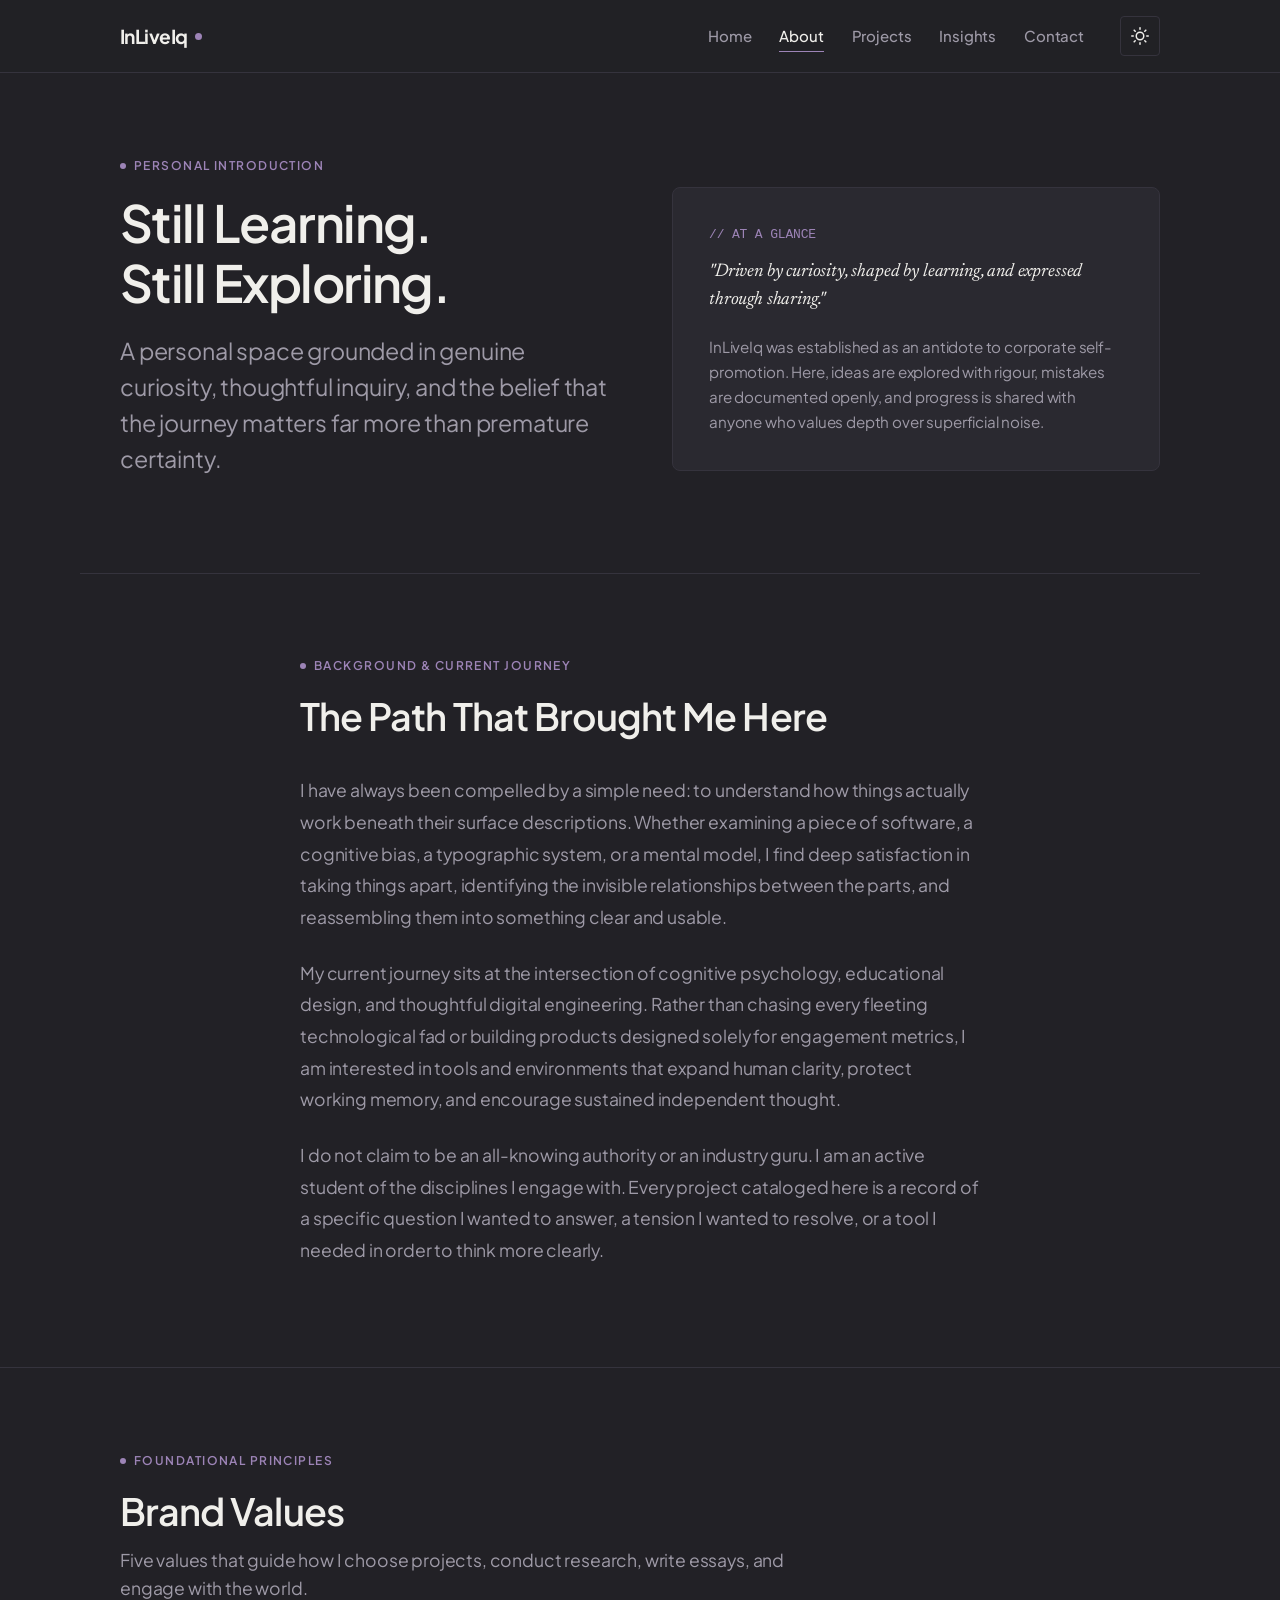
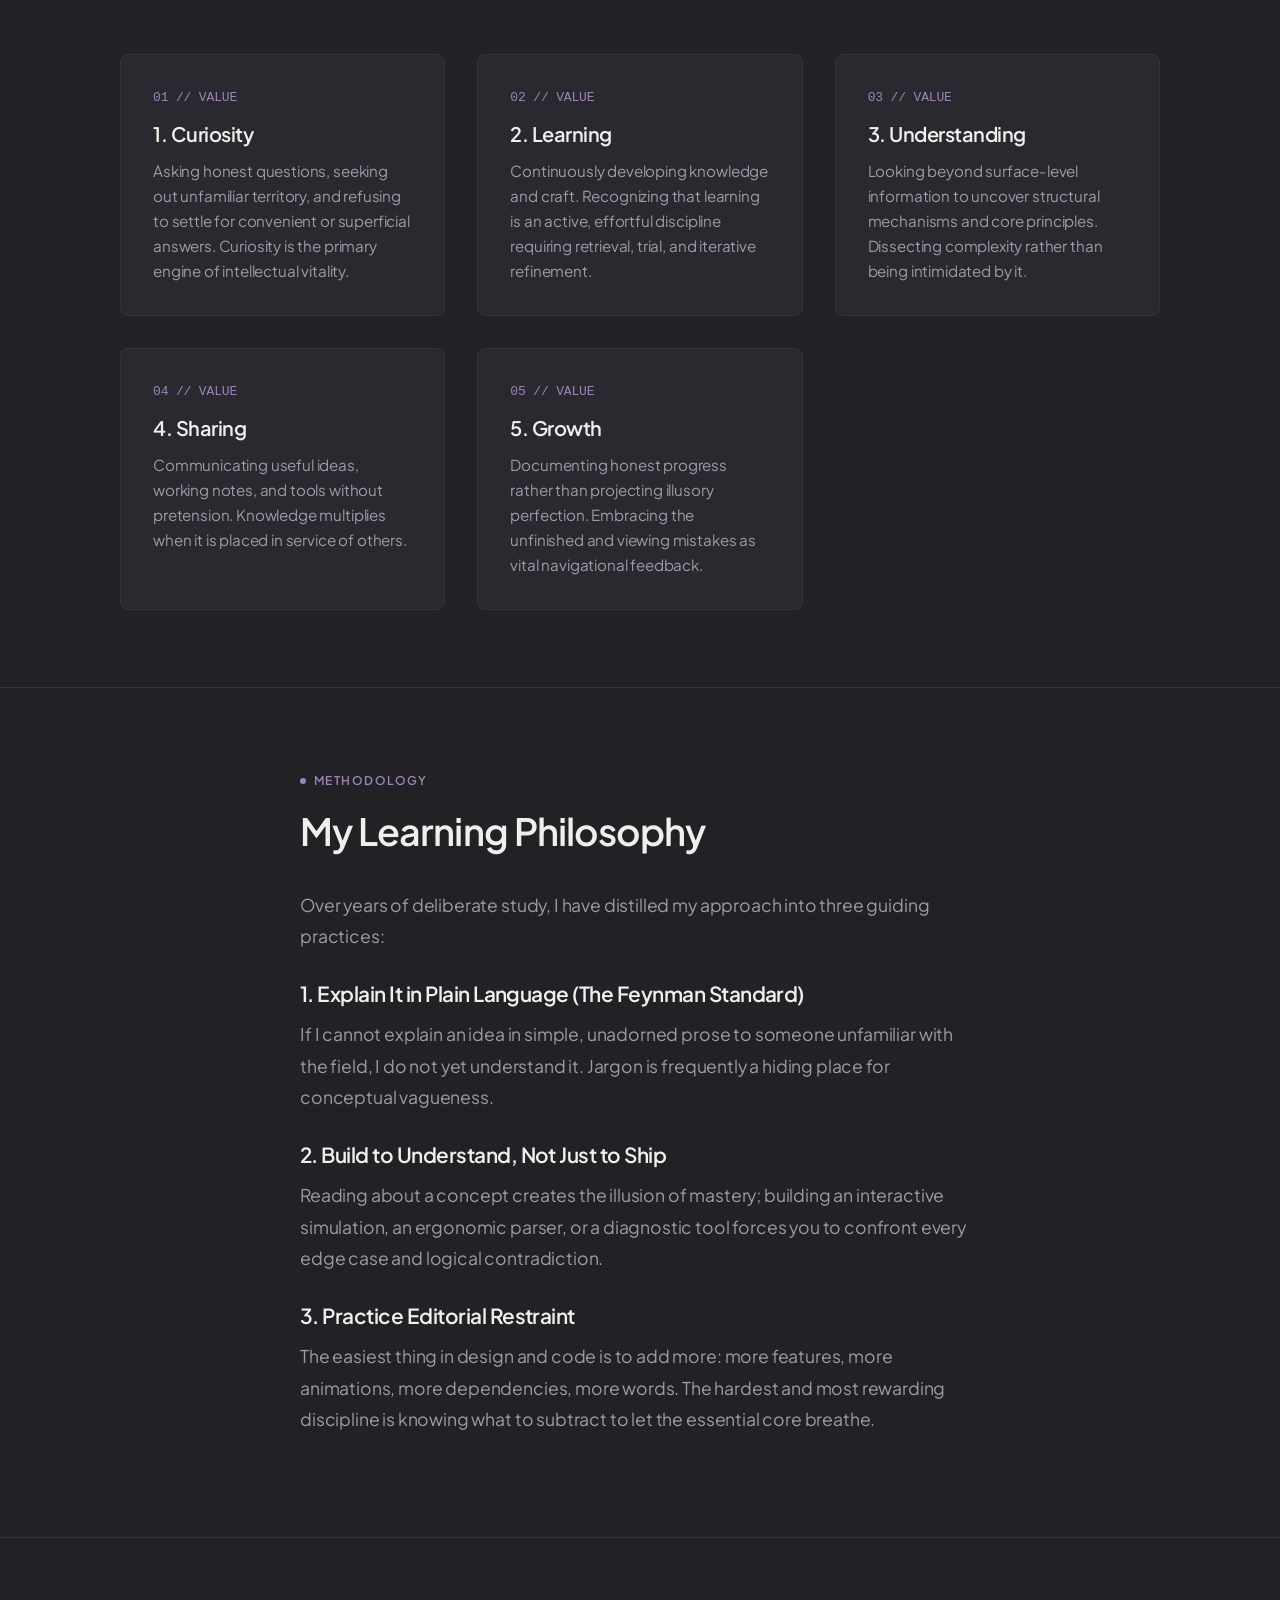
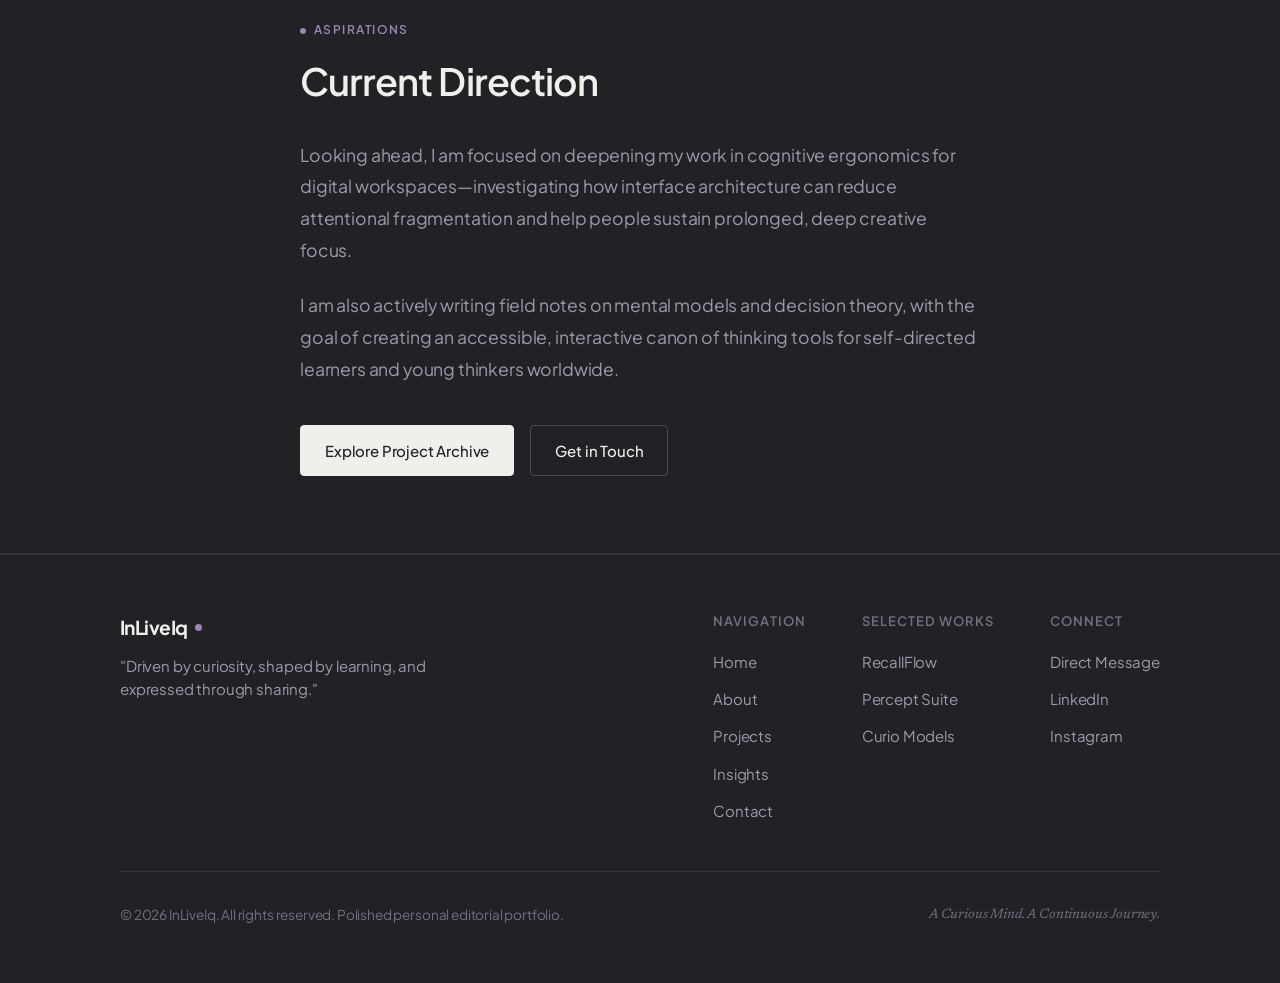
==== about.html @ 78abe159 "Initial commit: InLiveIq personal editorial portfolio website" ====
<!DOCTYPE html>
<html lang="en" data-theme="dark">
<head>
  <meta charset="UTF-8">
  <meta name="viewport" content="width=device-width, initial-scale=1.0">
  <meta name="description" content="About InLiveIq — Personal introduction, core values, learning philosophy, and background.">
  <meta name="theme-color" content="#222126">
  <title>About — InLiveIq</title>
  
  <link rel="stylesheet" href="css/style.css">
</head>
<body>
  <a href="#main-content" class="skip-to-content">Skip to content</a>

  <!-- Header Navigation -->
  <header class="site-header">
    <div class="container nav-container">
      <a href="index.html" class="brand-link" aria-label="InLiveIq Home">
        <span>InLiveIq</span>
        <span class="brand-dot" aria-hidden="true"></span>
      </a>

      <!-- Desktop Navigation Links -->
      <nav class="desktop-nav" aria-label="Main Navigation">
        <ul class="nav-links">
          <li><a href="index.html" class="nav-link">Home</a></li>
          <li><a href="about.html" class="nav-link active">About</a></li>
          <li><a href="projects.html" class="nav-link">Projects</a></li>
          <li><a href="insights.html" class="nav-link">Insights</a></li>
          <li><a href="contact.html" class="nav-link">Contact</a></li>
        </ul>

        <!-- Dark/Light Theme Toggle -->
        <button class="theme-toggle" type="button" aria-label="Switch to light theme" title="Switch to light theme">
          <svg class="theme-icon-light" viewBox="0 0 24 24" aria-hidden="true">
            <circle cx="12" cy="12" r="5"></circle>
            <line x1="12" y1="1" x2="12" y2="3"></line>
            <line x1="12" y1="21" x2="12" y2="23"></line>
            <line x1="4.22" y1="4.22" x2="5.64" y2="5.64"></line>
            <line x1="18.36" y1="18.36" x2="19.78" y2="19.78"></line>
            <line x1="1" y1="12" x2="3" y2="12"></line>
            <line x1="21" y1="12" x2="23" y2="12"></line>
            <line x1="4.22" y1="19.78" x2="5.64" y2="18.36"></line>
            <line x1="18.36" y1="5.64" x2="19.78" y2="4.22"></line>
          </svg>
          <svg class="theme-icon-dark" viewBox="0 0 24 24" aria-hidden="true" style="display: none;">
            <path d="M21 12.79A9 9 0 1 1 11.21 3 7 7 0 0 0 21 12.79z"></path>
          </svg>
        </button>
      </nav>

      <!-- Mobile Hamburger Button -->
      <button class="mobile-nav-toggle" type="button" aria-label="Open navigation menu" aria-expanded="false">
        <svg class="icon-menu" viewBox="0 0 24 24" aria-hidden="true">
          <line x1="3" y1="12" x2="21" y2="12"></line>
          <line x1="3" y1="6" x2="21" y2="6"></line>
          <line x1="3" y1="18" x2="21" y2="18"></line>
        </svg>
        <svg class="icon-close" viewBox="0 0 24 24" aria-hidden="true" style="display: none;">
          <line x1="18" y1="6" x2="6" y2="18"></line>
          <line x1="6" y1="6" x2="18" y2="18"></line>
        </svg>
      </button>
    </div>
  </header>

  <!-- Mobile Drawer -->
  <div class="mobile-drawer" aria-label="Mobile Navigation Drawer">
    <ul class="nav-links">
      <li><a href="index.html" class="nav-link">Home</a></li>
      <li><a href="about.html" class="nav-link active">About</a></li>
      <li><a href="projects.html" class="nav-link">Projects</a></li>
      <li><a href="insights.html" class="nav-link">Insights</a></li>
      <li><a href="contact.html" class="nav-link">Contact</a></li>
    </ul>
    <div class="mobile-drawer-footer">
      <span style="font-size: 0.875rem; color: var(--text-secondary);">Interface Theme</span>
      <button class="theme-toggle" type="button" aria-label="Switch theme">
        <svg class="theme-icon-light" viewBox="0 0 24 24" aria-hidden="true">
          <circle cx="12" cy="12" r="5"></circle>
          <line x1="12" y1="1" x2="12" y2="3"></line>
          <line x1="12" y1="21" x2="12" y2="23"></line>
          <line x1="4.22" y1="4.22" x2="5.64" y2="5.64"></line>
          <line x1="18.36" y1="18.36" x2="19.78" y2="19.78"></line>
          <line x1="1" y1="12" x2="3" y2="12"></line>
          <line x1="21" y1="12" x2="23" y2="12"></line>
          <line x1="4.22" y1="19.78" x2="5.64" y2="18.36"></line>
          <line x1="18.36" y1="5.64" x2="19.78" y2="4.22"></line>
        </svg>
        <svg class="theme-icon-dark" viewBox="0 0 24 24" aria-hidden="true" style="display: none;">
          <path d="M21 12.79A9 9 0 1 1 11.21 3 7 7 0 0 0 21 12.79z"></path>
        </svg>
      </button>
    </div>
  </div>

  <main id="main-content">
    <!-- Header -->
    <section class="about-hero-grid container">
      <div>
        <span class="editorial-tag">Personal Introduction</span>
        <h1 class="editorial-header-title">Still Learning.<br>Still Exploring.</h1>
        <p class="editorial-header-subtitle">
          A personal space grounded in genuine curiosity, thoughtful inquiry, and the belief that the journey matters far more than premature certainty.
        </p>
      </div>
      <div>
        <div style="background-color: var(--bg-secondary); border: 1px solid var(--border-subtle); padding: 2.25rem; border-radius: var(--radius-md);">
          <span style="font-family: monospace; font-size: 0.8125rem; color: var(--accent); display: block; margin-bottom: 0.75rem;">// AT A GLANCE</span>
          <p style="color: var(--text-primary); font-size: 1.15rem; font-family: var(--font-serif); font-style: italic; line-height: 1.5; margin-bottom: 1.25rem;">
            "Driven by curiosity, shaped by learning, and expressed through sharing."
          </p>
          <p style="color: var(--text-secondary); font-size: 0.95rem; line-height: 1.65;">
            InLiveIq was established as an antidote to corporate self-promotion. Here, ideas are explored with rigour, mistakes are documented openly, and progress is shared with anyone who values depth over superficial noise.
          </p>
        </div>
      </div>
    </section>

    <!-- Narrative & Background -->
    <section class="section">
      <div class="container container-narrow">
        <span class="editorial-tag">Background &amp; Current Journey</span>
        <h2 class="section-title">The Path That Brought Me Here</h2>
        
        <div class="article-prose" style="padding-top: 1.5rem; padding-bottom: 0;">
          <p>
            I have always been compelled by a simple need: to understand how things actually work beneath their surface descriptions. Whether examining a piece of software, a cognitive bias, a typographic system, or a mental model, I find deep satisfaction in taking things apart, identifying the invisible relationships between the parts, and reassembling them into something clear and usable.
          </p>
          <p>
            My current journey sits at the intersection of cognitive psychology, educational design, and thoughtful digital engineering. Rather than chasing every fleeting technological fad or building products designed solely for engagement metrics, I am interested in tools and environments that expand human clarity, protect working memory, and encourage sustained independent thought.
          </p>
          <p>
            I do not claim to be an all-knowing authority or an industry guru. I am an active student of the disciplines I engage with. Every project cataloged here is a record of a specific question I wanted to answer, a tension I wanted to resolve, or a tool I needed in order to think more clearly.
          </p>
        </div>
      </div>
    </section>

    <!-- Core Brand Values -->
    <section class="section" style="background-color: var(--bg-primary);">
      <div class="container">
        <div class="section-header">
          <span class="editorial-tag">Foundational Principles</span>
          <h2 class="section-title">Brand Values</h2>
          <p class="section-description">Five values that guide how I choose projects, conduct research, write essays, and engage with the world.</p>
        </div>

        <div class="values-grid">
          <!-- 1. Curiosity -->
          <div class="value-card">
            <span style="font-family: monospace; font-size: 0.8125rem; color: var(--accent); display: block; margin-bottom: 0.75rem;">01 // VALUE</span>
            <h3>1. Curiosity</h3>
            <p>
              Asking honest questions, seeking out unfamiliar territory, and refusing to settle for convenient or superficial answers. Curiosity is the primary engine of intellectual vitality.
            </p>
          </div>

          <!-- 2. Learning -->
          <div class="value-card">
            <span style="font-family: monospace; font-size: 0.8125rem; color: var(--accent); display: block; margin-bottom: 0.75rem;">02 // VALUE</span>
            <h3>2. Learning</h3>
            <p>
              Continuously developing knowledge and craft. Recognizing that learning is an active, effortful discipline requiring retrieval, trial, and iterative refinement.
            </p>
          </div>

          <!-- 3. Understanding -->
          <div class="value-card">
            <span style="font-family: monospace; font-size: 0.8125rem; color: var(--accent); display: block; margin-bottom: 0.75rem;">03 // VALUE</span>
            <h3>3. Understanding</h3>
            <p>
              Looking beyond surface-level information to uncover structural mechanisms and core principles. Dissecting complexity rather than being intimidated by it.
            </p>
          </div>

          <!-- 4. Sharing -->
          <div class="value-card">
            <span style="font-family: monospace; font-size: 0.8125rem; color: var(--accent); display: block; margin-bottom: 0.75rem;">04 // VALUE</span>
            <h3>4. Sharing</h3>
            <p>
              Communicating useful ideas, working notes, and tools without pretension. Knowledge multiplies when it is placed in service of others.
            </p>
          </div>

          <!-- 5. Growth -->
          <div class="value-card">
            <span style="font-family: monospace; font-size: 0.8125rem; color: var(--accent); display: block; margin-bottom: 0.75rem;">05 // VALUE</span>
            <h3>5. Growth</h3>
            <p>
              Documenting honest progress rather than projecting illusory perfection. Embracing the unfinished and viewing mistakes as vital navigational feedback.
            </p>
          </div>
        </div>
      </div>
    </section>

    <!-- Learning Philosophy -->
    <section class="section">
      <div class="container container-narrow">
        <span class="editorial-tag">Methodology</span>
        <h2 class="section-title">My Learning Philosophy</h2>

        <div class="article-prose" style="padding-top: 1.5rem; padding-bottom: 0;">
          <p>
            Over years of deliberate study, I have distilled my approach into three guiding practices:
          </p>

          <h3 style="font-size: 1.3rem; margin-top: 1.75rem; margin-bottom: 0.75rem; color: var(--text-primary);">1. Explain It in Plain Language (The Feynman Standard)</h3>
          <p>
            If I cannot explain an idea in simple, unadorned prose to someone unfamiliar with the field, I do not yet understand it. Jargon is frequently a hiding place for conceptual vagueness.
          </p>

          <h3 style="font-size: 1.3rem; margin-top: 1.75rem; margin-bottom: 0.75rem; color: var(--text-primary);">2. Build to Understand, Not Just to Ship</h3>
          <p>
            Reading about a concept creates the illusion of mastery; building an interactive simulation, an ergonomic parser, or a diagnostic tool forces you to confront every edge case and logical contradiction.
          </p>

          <h3 style="font-size: 1.3rem; margin-top: 1.75rem; margin-bottom: 0.75rem; color: var(--text-primary);">3. Practice Editorial Restraint</h3>
          <p>
            The easiest thing in design and code is to add more: more features, more animations, more dependencies, more words. The hardest and most rewarding discipline is knowing what to subtract to let the essential core breathe.
          </p>
        </div>
      </div>
    </section>

    <!-- Current Direction & Aspirations -->
    <section class="section">
      <div class="container container-narrow">
        <span class="editorial-tag">Aspirations</span>
        <h2 class="section-title">Current Direction</h2>
        <div class="article-prose" style="padding-top: 1.5rem; padding-bottom: 0;">
          <p>
            Looking ahead, I am focused on deepening my work in cognitive ergonomics for digital workspaces—investigating how interface architecture can reduce attentional fragmentation and help people sustain prolonged, deep creative focus.
          </p>
          <p>
            I am also actively writing field notes on mental models and decision theory, with the goal of creating an accessible, interactive canon of thinking tools for self-directed learners and young thinkers worldwide.
          </p>
          <div style="margin-top: 2.5rem; display: flex; gap: 1rem; flex-wrap: wrap;">
            <a href="projects.html" class="btn btn-primary">Explore Project Archive</a>
            <a href="contact.html" class="btn btn-secondary">Get in Touch</a>
          </div>
        </div>
      </div>
    </section>
  </main>

  <!-- Footer -->
  <footer class="site-footer">
    <div class="container">
      <div class="footer-top">
        <div class="footer-brand">
          <a href="index.html" class="brand-link">
            <span>InLiveIq</span>
            <span class="brand-dot" aria-hidden="true"></span>
          </a>
          <p class="footer-tagline">
            "Driven by curiosity, shaped by learning, and expressed through sharing."
          </p>
        </div>

        <div class="footer-nav">
          <div class="footer-nav-col">
            <span class="footer-col-title">Navigation</span>
            <a href="index.html" class="footer-link">Home</a>
            <a href="about.html" class="footer-link">About</a>
            <a href="projects.html" class="footer-link">Projects</a>
            <a href="insights.html" class="footer-link">Insights</a>
            <a href="contact.html" class="footer-link">Contact</a>
          </div>

          <div class="footer-nav-col">
            <span class="footer-col-title">Selected Works</span>
            <a href="project-detail.html?id=cognitive-note-engine" class="footer-link">RecallFlow</a>
            <a href="project-detail.html?id=percept-cognitive-ui" class="footer-link">Percept Suite</a>
            <a href="project-detail.html?id=curio-mental-models" class="footer-link">Curio Models</a>
          </div>

          <div class="footer-nav-col">
            <span class="footer-col-title">Connect</span>
            <a href="contact.html" class="footer-link">Direct Message</a>
            <a href="https://linkedin.com" target="_blank" rel="noopener noreferrer" class="footer-link">LinkedIn</a>
            <a href="https://instagram.com" target="_blank" rel="noopener noreferrer" class="footer-link">Instagram</a>
          </div>
        </div>
      </div>

      <div class="footer-bottom">
        <p>&copy; 2026 InLiveIq. All rights reserved. Polished personal editorial portfolio.</p>
        <p style="font-family: var(--font-serif); font-style: italic;">A Curious Mind. A Continuous Journey.</p>
      </div>
    </div>
  </footer>

  <!-- Scripts -->
  <script src="js/theme-transition.js"></script>
  <script src="js/data.js"></script>
  <script src="js/main.js"></script>
</body>
</html>
---- css/style.css ----
/* ==========================================================================
   InLiveIq — Personal Editorial Portfolio Design System
   "A Curious Mind. A Continuous Journey."
   ========================================================================== */

@import url('https://fonts.googleapis.com/css2?family=Newsreader:ital,opsz,wght@0,6..72,400;0,6..72,500;1,6..72,400;1,6..72,500&family=Plus+Jakarta+Sans:ital,wght@0,300;0,400;0,500;0,600;0,700;1,400&display=swap');

/* --------------------------------------------------------------------------
   CSS Variables & Theming System
   -------------------------------------------------------------------------- */
:root {
  /* Common metrics */
  --font-sans: 'Plus Jakarta Sans', -apple-system, BlinkMacSystemFont, 'Segoe UI', Roboto, Helvetica, Arial, sans-serif;
  --font-serif: 'Newsreader', Georgia, Cambria, 'Times New Roman', serif;
  
  --max-width: 1120px;
  --max-width-narrow: 760px;
  --max-width-wide: 1240px;
  
  --radius-sm: 4px;
  --radius-md: 8px;
  --radius-lg: 12px;
  --radius-full: 9999px;

  --transition-fast: 150ms ease;
  --transition-base: 240ms cubic-bezier(0.16, 1, 0.3, 1);
  --transition-slow: 400ms cubic-bezier(0.16, 1, 0.3, 1);
  
  --header-height: 72px;
}

/* Dark Theme (Default) */
:root,
[data-theme="dark"] {
  --bg-primary: #222126;
  --bg-secondary: #2A2930;
  --bg-tertiary: #32313B;
  --card-canvas-bg: #27262D;

  --text-primary: #F0EFEB;
  --text-secondary: #9E9AA7;
  --text-muted: #74707D;
  --text-inverse: #222126;

  --accent: #9D84B7;
  --accent-soft: #383344;
  --accent-hover: #B59FD0;
  --accent-border: #4D455D;

  --border-subtle: #35333D;
  --border-strong: #4B4756;
  --border-focus: #9D84B7;

  --shadow-subtle: 0 4px 20px rgba(0, 0, 0, 0.25);
  --shadow-elevated: 0 12px 32px rgba(0, 0, 0, 0.35);

  --badge-bg: #2F2D37;
  --badge-text: #BCA9D2;
}

/* Light Theme */
[data-theme="light"] {
  --bg-primary: #F5F3EF;
  --bg-secondary: #ECE9E3;
  --bg-tertiary: #E3DFD7;
  --card-canvas-bg: #EAE6DF;

  --text-primary: #252329;
  --text-secondary: #77727A;
  --text-muted: #96919B;
  --text-inverse: #F5F3EF;

  --accent: #78618F;
  --accent-soft: #E9E1EF;
  --accent-hover: #604B76;
  --accent-border: #C8BED2;

  --border-subtle: #DDD8D1;
  --border-strong: #BDB6AC;
  --border-focus: #78618F;

  --shadow-subtle: 0 4px 20px rgba(40, 30, 45, 0.05);
  --shadow-elevated: 0 12px 32px rgba(40, 30, 45, 0.08);

  --badge-bg: #EAE3F0;
  --badge-text: #664E7C;
}

/* --------------------------------------------------------------------------
   Reset & Base Styles
   -------------------------------------------------------------------------- */
*, *::before, *::after {
  box-sizing: border-box;
  margin: 0;
  padding: 0;
}

html {
  font-size: 16px;
  scroll-behavior: smooth;
  -webkit-text-size-adjust: 100%;
}

body {
  font-family: var(--font-sans);
  background-color: var(--bg-primary);
  color: var(--text-primary);
  line-height: 1.68;
  font-weight: 400;
  letter-spacing: -0.01em;
  min-height: 100vh;
  display: flex;
  flex-direction: column;
  overflow-x: hidden;
  transition: background-color var(--transition-base), color var(--transition-base);
}

::selection {
  background-color: var(--accent-soft);
  color: var(--accent);
}

a {
  color: inherit;
  text-decoration: none;
  transition: color var(--transition-fast), border-color var(--transition-fast);
}

img, svg {
  display: block;
  max-width: 100%;
  height: auto;
}

button, input, textarea, select {
  font: inherit;
  color: inherit;
}

/* --------------------------------------------------------------------------
   Focus Management & Accessibility
   -------------------------------------------------------------------------- */
:focus-visible {
  outline: 2px solid var(--border-focus);
  outline-offset: 3px;
  border-radius: var(--radius-sm);
}

.skip-to-content {
  position: absolute;
  top: -100px;
  left: 1.5rem;
  background: var(--accent);
  color: #FFFFFF;
  padding: 0.75rem 1.25rem;
  border-radius: var(--radius-sm);
  z-index: 100000;
  font-weight: 600;
  transition: top 0.2s ease;
}

.skip-to-content:focus {
  top: 1.5rem;
}

@media (prefers-reduced-motion: reduce) {
  *, *::before, *::after {
    animation-duration: 0.01ms !important;
    animation-iteration-count: 1 !important;
    transition-duration: 0.01ms !important;
    scroll-behavior: auto !important;
  }
}

/* --------------------------------------------------------------------------
   Layout Containers
   -------------------------------------------------------------------------- */
.container {
  width: 100%;
  max-width: var(--max-width);
  margin-left: auto;
  margin-right: auto;
  padding-left: clamp(1.25rem, 4vw, 2.5rem);
  padding-right: clamp(1.25rem, 4vw, 2.5rem);
}

.container-narrow {
  max-width: var(--max-width-narrow);
}

.container-wide {
  max-width: var(--max-width-wide);
}

/* --------------------------------------------------------------------------
   Typography
   -------------------------------------------------------------------------- */
h1, h2, h3, h4, h5, h6 {
  font-family: var(--font-sans);
  color: var(--text-primary);
  font-weight: 600;
  line-height: 1.25;
  letter-spacing: -0.025em;
}

.serif-accent {
  font-family: var(--font-serif);
  font-style: italic;
  font-weight: 400;
}

.editorial-tag {
  display: inline-flex;
  align-items: center;
  gap: 0.5rem;
  font-size: 0.75rem;
  text-transform: uppercase;
  letter-spacing: 0.12em;
  font-weight: 600;
  color: var(--accent);
  margin-bottom: 1rem;
}

.editorial-tag::before {
  content: '';
  display: inline-block;
  width: 6px;
  height: 6px;
  border-radius: 50%;
  background-color: var(--accent);
}

.editorial-subheading {
  font-size: clamp(1.125rem, 1.8vw, 1.35rem);
  color: var(--text-secondary);
  font-weight: 400;
  line-height: 1.6;
}

/* --------------------------------------------------------------------------
   Navigation
   -------------------------------------------------------------------------- */
.site-header {
  position: sticky;
  top: 0;
  z-index: 1000;
  background-color: rgba(34, 33, 38, 0.88);
  backdrop-filter: blur(12px);
  -webkit-backdrop-filter: blur(12px);
  border-bottom: 1px solid var(--border-subtle);
  transition: background-color var(--transition-base), border-color var(--transition-base);
}

[data-theme="light"] .site-header {
  background-color: rgba(245, 243, 239, 0.88);
}

.nav-container {
  display: flex;
  align-items: center;
  justify-content: space-between;
  height: var(--header-height);
}

/* Brand Wordmark */
.brand-link {
  display: inline-flex;
  align-items: center;
  gap: 0.5rem;
  font-size: 1.2rem;
  font-weight: 700;
  letter-spacing: -0.03em;
  color: var(--text-primary);
}

.brand-dot {
  width: 7px;
  height: 7px;
  border-radius: 50%;
  background-color: var(--accent);
  transition: transform var(--transition-fast);
}

.brand-link:hover .brand-dot {
  transform: scale(1.3);
}

/* Desktop Navigation */
.desktop-nav {
  display: flex;
  align-items: center;
  gap: 2.25rem;
}

.nav-links {
  display: flex;
  align-items: center;
  list-style: none;
  gap: 1.75rem;
}

.nav-link {
  font-size: 0.9375rem;
  font-weight: 500;
  color: var(--text-secondary);
  position: relative;
  padding: 0.35rem 0;
  transition: color var(--transition-fast);
}

.nav-link:hover {
  color: var(--text-primary);
}

.nav-link.active {
  color: var(--text-primary);
}

.nav-link.active::after {
  content: '';
  position: absolute;
  bottom: -2px;
  left: 0;
  right: 0;
  height: 1.5px;
  background-color: var(--accent);
}

/* Theme Toggle Button */
.theme-toggle {
  background: transparent;
  border: 1px solid var(--border-subtle);
  color: var(--text-primary);
  width: 40px;
  height: 40px;
  border-radius: var(--radius-sm);
  display: inline-flex;
  align-items: center;
  justify-content: center;
  cursor: pointer;
  transition: background-color var(--transition-fast), border-color var(--transition-fast), transform var(--transition-fast);
}

.theme-toggle:hover {
  background-color: var(--bg-secondary);
  border-color: var(--border-strong);
  transform: translateY(-1px);
}

.theme-toggle svg {
  width: 18px;
  height: 18px;
  stroke: currentColor;
  stroke-width: 2;
  fill: none;
  stroke-linecap: round;
  stroke-linejoin: round;
}

/* Mobile Navigation Hamburger */
.mobile-nav-toggle {
  display: none;
  background: transparent;
  border: 1px solid var(--border-subtle);
  color: var(--text-primary);
  width: 40px;
  height: 40px;
  border-radius: var(--radius-sm);
  align-items: center;
  justify-content: center;
  cursor: pointer;
}

.mobile-nav-toggle svg {
  width: 20px;
  height: 20px;
  stroke: currentColor;
  stroke-width: 2;
  stroke-linecap: round;
}

/* Mobile Drawer */
.mobile-drawer {
  display: none;
  position: fixed;
  top: var(--header-height);
  left: 0;
  right: 0;
  bottom: 0;
  background-color: var(--bg-primary);
  z-index: 999;
  padding: 2rem 1.5rem;
  border-top: 1px solid var(--border-subtle);
  transform: translateY(-100%);
  opacity: 0;
  pointer-events: none;
  transition: transform var(--transition-base), opacity var(--transition-base);
}

.mobile-drawer.open {
  transform: translateY(0);
  opacity: 1;
  pointer-events: auto;
}

.mobile-drawer .nav-links {
  flex-direction: column;
  align-items: flex-start;
  gap: 1.5rem;
  margin-bottom: 2rem;
}

.mobile-drawer .nav-link {
  font-size: 1.35rem;
  font-weight: 600;
}

.mobile-drawer-footer {
  padding-top: 1.5rem;
  border-top: 1px solid var(--border-subtle);
  display: flex;
  align-items: center;
  justify-content: space-between;
}

/* --------------------------------------------------------------------------
   Buttons & Links
   -------------------------------------------------------------------------- */
.btn {
  display: inline-flex;
  align-items: center;
  justify-content: center;
  gap: 0.6rem;
  padding: 0.75rem 1.5rem;
  font-size: 0.9375rem;
  font-weight: 500;
  border-radius: var(--radius-sm);
  cursor: pointer;
  border: 1px solid transparent;
  transition: background-color var(--transition-fast), border-color var(--transition-fast), color var(--transition-fast), transform var(--transition-fast);
}

.btn:active {
  transform: scale(0.98);
}

.btn-primary {
  background-color: var(--text-primary);
  color: var(--text-inverse);
  border-color: var(--text-primary);
}

.btn-primary:hover {
  background-color: var(--accent);
  border-color: var(--accent);
  color: #FFFFFF;
}

.btn-secondary {
  background-color: transparent;
  color: var(--text-primary);
  border-color: var(--border-strong);
}

.btn-secondary:hover {
  background-color: var(--bg-secondary);
  border-color: var(--accent);
}

.link-editorial {
  display: inline-flex;
  align-items: center;
  gap: 0.4rem;
  font-weight: 600;
  font-size: 0.9375rem;
  color: var(--accent);
  position: relative;
}

.link-editorial svg {
  width: 16px;
  height: 16px;
  stroke: currentColor;
  stroke-width: 2;
  transition: transform var(--transition-fast);
}

.link-editorial:hover svg {
  transform: translateX(4px);
}

/* --------------------------------------------------------------------------
   Hero Section
   -------------------------------------------------------------------------- */
.hero-section {
  padding-top: clamp(3.5rem, 8vw, 7rem);
  padding-bottom: clamp(3rem, 6vw, 5.5rem);
  border-bottom: 1px solid var(--border-subtle);
}

.hero-content {
  max-width: 860px;
}

.hero-tag {
  margin-bottom: 1.5rem;
}

.hero-headline {
  font-size: clamp(2.25rem, 5vw, 3.85rem);
  line-height: 1.15;
  font-weight: 700;
  letter-spacing: -0.035em;
  margin-bottom: 1.5rem;
}

.hero-supporting {
  font-size: clamp(1.2rem, 2.2vw, 1.5rem);
  font-family: var(--font-serif);
  font-style: italic;
  color: var(--accent);
  margin-bottom: 1.75rem;
  line-height: 1.45;
}

.hero-intro {
  font-size: clamp(1.05rem, 1.5vw, 1.2rem);
  color: var(--text-secondary);
  line-height: 1.7;
  margin-bottom: 2.5rem;
  max-width: 720px;
}

.hero-actions {
  display: flex;
  align-items: center;
  gap: 1.25rem;
  flex-wrap: wrap;
}

/* --------------------------------------------------------------------------
   Editorial Section Layouts
   -------------------------------------------------------------------------- */
.section {
  padding-top: clamp(3.5rem, 6vw, 5.5rem);
  padding-bottom: clamp(3.5rem, 6vw, 5.5rem);
  border-bottom: 1px solid var(--border-subtle);
}

.section-header {
  margin-bottom: clamp(2.5rem, 4vw, 3.5rem);
}

.section-title {
  font-size: clamp(1.75rem, 3.2vw, 2.35rem);
  margin-bottom: 0.75rem;
  letter-spacing: -0.025em;
}

.section-description {
  font-size: 1.1rem;
  color: var(--text-secondary);
  max-width: 680px;
  line-height: 1.6;
}

/* --------------------------------------------------------------------------
   Introduction Section (Home)
   -------------------------------------------------------------------------- */
.intro-grid {
  display: grid;
  grid-template-columns: 1fr 1.6fr;
  gap: clamp(2rem, 5vw, 4.5rem);
  align-items: start;
}

.intro-lead {
  font-family: var(--font-serif);
  font-size: clamp(1.4rem, 2.4vw, 1.85rem);
  line-height: 1.35;
  color: var(--text-primary);
  font-weight: 400;
}

.intro-body p {
  color: var(--text-secondary);
  font-size: 1.0625rem;
  margin-bottom: 1.25rem;
  line-height: 1.75;
}

.intro-body p:last-child {
  margin-bottom: 0;
}

/* --------------------------------------------------------------------------
   Selected Projects (Editorial List / Grid)
   -------------------------------------------------------------------------- */
.projects-editorial-list {
  display: flex;
  flex-direction: column;
  gap: clamp(3rem, 5vw, 4.5rem);
}

.project-item {
  display: grid;
  grid-template-columns: 1.1fr 1fr;
  gap: clamp(2rem, 4vw, 3.5rem);
  align-items: center;
  padding-bottom: clamp(2.5rem, 4vw, 3.5rem);
  border-bottom: 1px solid var(--border-subtle);
}

.project-item:last-child {
  border-bottom: none;
  padding-bottom: 0;
}

.project-visual-link {
  display: block;
  border-radius: var(--radius-md);
  overflow: hidden;
  border: 1px solid var(--border-subtle);
  background-color: var(--bg-secondary);
  transition: transform var(--transition-base), border-color var(--transition-base), box-shadow var(--transition-base);
}

.project-visual-link:hover {
  transform: translateY(-4px);
  border-color: var(--accent);
  box-shadow: var(--shadow-subtle);
}

.project-visual-link img,
.project-visual-link svg {
  width: 100%;
  aspect-ratio: 16 / 10;
  object-fit: cover;
}

.project-info {
  display: flex;
  flex-direction: column;
  align-items: flex-start;
}

.project-category {
  font-size: 0.8125rem;
  text-transform: uppercase;
  letter-spacing: 0.08em;
  font-weight: 600;
  color: var(--accent);
  margin-bottom: 0.75rem;
}

.project-title {
  font-size: clamp(1.4rem, 2.2vw, 1.85rem);
  margin-bottom: 0.75rem;
  letter-spacing: -0.02em;
}

.project-title a:hover {
  color: var(--accent);
}

.project-desc {
  font-size: 1.025rem;
  color: var(--text-secondary);
  margin-bottom: 1.25rem;
  line-height: 1.65;
}

.project-tags {
  display: flex;
  flex-wrap: wrap;
  gap: 0.5rem;
  margin-bottom: 1.5rem;
}

.tag-badge {
  font-size: 0.75rem;
  padding: 0.3rem 0.65rem;
  border-radius: var(--radius-sm);
  background-color: var(--bg-secondary);
  border: 1px solid var(--border-subtle);
  color: var(--text-secondary);
  font-weight: 500;
}

/* --------------------------------------------------------------------------
   Current Interests Section
   -------------------------------------------------------------------------- */
.interests-grid {
  display: grid;
  grid-template-columns: repeat(auto-fit, minmax(240px, 1fr));
  gap: 1.75rem;
}

.interest-item {
  padding: 1.75rem;
  border-radius: var(--radius-md);
  border: 1px solid var(--border-subtle);
  background-color: var(--bg-secondary);
  transition: border-color var(--transition-fast), transform var(--transition-fast);
}

.interest-item:hover {
  border-color: var(--border-strong);
  transform: translateY(-2px);
}

.interest-number {
  font-family: monospace;
  font-size: 0.8125rem;
  color: var(--accent);
  margin-bottom: 1rem;
  display: block;
}

.interest-title {
  font-size: 1.15rem;
  margin-bottom: 0.75rem;
}

.interest-desc {
  font-size: 0.9375rem;
  color: var(--text-secondary);
  line-height: 1.6;
}

/* --------------------------------------------------------------------------
   Knowledge & Insights (Home & Archive)
   -------------------------------------------------------------------------- */
.insights-grid {
  display: grid;
  grid-template-columns: repeat(auto-fit, minmax(320px, 1fr));
  gap: 2rem;
}

.insight-card {
  display: flex;
  flex-direction: column;
  padding: 2rem;
  border-radius: var(--radius-md);
  border: 1px solid var(--border-subtle);
  background-color: var(--bg-secondary);
  transition: border-color var(--transition-base), transform var(--transition-base), box-shadow var(--transition-base);
}

.insight-card:hover {
  border-color: var(--accent);
  transform: translateY(-3px);
  box-shadow: var(--shadow-subtle);
}

.insight-meta {
  display: flex;
  align-items: center;
  gap: 0.85rem;
  font-size: 0.8125rem;
  color: var(--text-muted);
  margin-bottom: 1rem;
}

.insight-category {
  color: var(--accent);
  font-weight: 600;
  text-transform: uppercase;
  letter-spacing: 0.05em;
}

.insight-title {
  font-size: 1.25rem;
  line-height: 1.35;
  margin-bottom: 0.85rem;
}

.insight-title a:hover {
  color: var(--accent);
}

.insight-summary {
  font-size: 0.95rem;
  color: var(--text-secondary);
  line-height: 1.65;
  margin-bottom: 1.5rem;
  flex-grow: 1;
}

/* --------------------------------------------------------------------------
   Closing Section (Home)
   -------------------------------------------------------------------------- */
.closing-section {
  text-align: center;
  padding-top: clamp(4rem, 7vw, 6.5rem);
  padding-bottom: clamp(4rem, 7vw, 6.5rem);
}

.closing-headline {
  font-size: clamp(2rem, 4vw, 3.25rem);
  letter-spacing: -0.03em;
  margin-bottom: 1.25rem;
}

.closing-text {
  font-size: 1.15rem;
  color: var(--text-secondary);
  max-width: 580px;
  margin-left: auto;
  margin-right: auto;
  margin-bottom: 2.25rem;
}

.closing-links {
  display: flex;
  align-items: center;
  justify-content: center;
  gap: 1.25rem;
  flex-wrap: wrap;
}

/* --------------------------------------------------------------------------
   Footer
   -------------------------------------------------------------------------- */
.site-footer {
  padding-top: 3.5rem;
  padding-bottom: 3.5rem;
  background-color: var(--bg-primary);
  border-top: 1px solid var(--border-subtle);
  margin-top: auto;
}

.footer-top {
  display: flex;
  align-items: flex-start;
  justify-content: space-between;
  gap: 2.5rem;
  flex-wrap: wrap;
  margin-bottom: 3rem;
}

.footer-brand {
  max-width: 320px;
}

.footer-tagline {
  font-size: 0.9375rem;
  color: var(--text-secondary);
  margin-top: 0.75rem;
  line-height: 1.5;
}

.footer-nav {
  display: flex;
  gap: 3.5rem;
  flex-wrap: wrap;
}

.footer-nav-col {
  display: flex;
  flex-direction: column;
  gap: 0.75rem;
}

.footer-col-title {
  font-size: 0.8125rem;
  text-transform: uppercase;
  letter-spacing: 0.08em;
  font-weight: 600;
  color: var(--text-muted);
  margin-bottom: 0.25rem;
}

.footer-link {
  font-size: 0.9375rem;
  color: var(--text-secondary);
  transition: color var(--transition-fast);
}

.footer-link:hover {
  color: var(--text-primary);
}

.footer-bottom {
  display: flex;
  align-items: center;
  justify-content: space-between;
  border-top: 1px solid var(--border-subtle);
  padding-top: 2rem;
  font-size: 0.85rem;
  color: var(--text-muted);
  flex-wrap: wrap;
  gap: 1rem;
}

/* --------------------------------------------------------------------------
   Editorial Article & Project Case Study Pages
   -------------------------------------------------------------------------- */
.editorial-header {
  padding-top: clamp(3rem, 6vw, 5rem);
  padding-bottom: clamp(2.5rem, 5vw, 4rem);
  border-bottom: 1px solid var(--border-subtle);
}

.editorial-header-title {
  font-size: clamp(2rem, 4vw, 3.25rem);
  line-height: 1.18;
  letter-spacing: -0.03em;
  margin-bottom: 1.25rem;
}

.editorial-header-subtitle {
  font-size: clamp(1.15rem, 2vw, 1.45rem);
  color: var(--text-secondary);
  line-height: 1.55;
  margin-bottom: 2rem;
  max-width: 820px;
}

.editorial-meta-bar {
  display: flex;
  align-items: center;
  gap: 1.75rem;
  padding-top: 1.5rem;
  border-top: 1px solid var(--border-subtle);
  font-size: 0.875rem;
  color: var(--text-muted);
  flex-wrap: wrap;
}

.editorial-meta-item {
  display: flex;
  align-items: center;
  gap: 0.4rem;
}

.editorial-meta-item strong {
  color: var(--text-secondary);
  font-weight: 500;
}

.editorial-lead-image {
  margin-top: 2.5rem;
  margin-bottom: 3.5rem;
  border-radius: var(--radius-md);
  overflow: hidden;
  border: 1px solid var(--border-subtle);
  background-color: var(--bg-secondary);
}

.editorial-lead-image img,
.editorial-lead-image svg {
  width: 100%;
  aspect-ratio: 16 / 9;
  object-fit: cover;
}

/* 10-Point Project Case Study Layout */
.case-study-nav {
  position: sticky;
  top: calc(var(--header-height) + 1.5rem);
  padding-right: 1.5rem;
}

.case-study-grid {
  display: grid;
  grid-template-columns: 260px 1fr;
  gap: 4rem;
  padding-top: 3.5rem;
  padding-bottom: 5rem;
  align-items: start;
}

.toc-list {
  list-style: none;
  display: flex;
  flex-direction: column;
  gap: 0.5rem;
  border-left: 1px solid var(--border-subtle);
  padding-left: 1rem;
}

.toc-link {
  font-size: 0.85rem;
  color: var(--text-muted);
  display: block;
  transition: color var(--transition-fast), transform var(--transition-fast);
}

.toc-link:hover,
.toc-link.active {
  color: var(--accent);
  transform: translateX(2px);
}

.case-study-content {
  max-width: 760px;
}

.case-section {
  margin-bottom: 3.5rem;
  scroll-margin-top: calc(var(--header-height) + 2rem);
}

.case-section-num {
  font-family: monospace;
  font-size: 0.8125rem;
  color: var(--accent);
  letter-spacing: 0.05em;
  margin-bottom: 0.5rem;
  display: block;
}

.case-section-title {
  font-size: 1.6rem;
  margin-bottom: 1.25rem;
}

.case-section p {
  color: var(--text-secondary);
  font-size: 1.0625rem;
  line-height: 1.75;
  margin-bottom: 1.25rem;
}

.case-section ul {
  list-style: none;
  margin-top: 1rem;
  margin-bottom: 1.25rem;
}

.case-section ul li {
  position: relative;
  padding-left: 1.5rem;
  margin-bottom: 0.75rem;
  color: var(--text-secondary);
  font-size: 1.0625rem;
  line-height: 1.65;
}

.case-section ul li::before {
  content: '—';
  position: absolute;
  left: 0;
  color: var(--accent);
}

.tech-tags-list {
  display: flex;
  flex-wrap: wrap;
  gap: 0.6rem;
  margin-top: 1rem;
}

.tech-tag-pill {
  padding: 0.4rem 0.85rem;
  font-size: 0.875rem;
  border-radius: var(--radius-sm);
  background-color: var(--bg-secondary);
  border: 1px solid var(--border-subtle);
  color: var(--text-primary);
  font-weight: 500;
}

/* Article Prose (Insights Detail) */
.article-prose {
  max-width: 740px;
  margin-left: auto;
  margin-right: auto;
  padding-top: 3.5rem;
  padding-bottom: 5rem;
}

.article-prose h2 {
  font-size: 1.75rem;
  margin-top: 2.75rem;
  margin-bottom: 1.25rem;
  letter-spacing: -0.02em;
}

.article-prose p {
  color: var(--text-secondary);
  font-size: 1.1rem;
  line-height: 1.8;
  margin-bottom: 1.5rem;
}

.article-key-takeaways {
  background-color: var(--bg-secondary);
  border: 1px solid var(--border-subtle);
  border-left: 3px solid var(--accent);
  padding: 1.75rem 2rem;
  border-radius: var(--radius-sm);
  margin-top: 3rem;
  margin-bottom: 3.5rem;
}

.article-key-takeaways h3 {
  font-size: 1.15rem;
  margin-bottom: 1rem;
}

.article-key-takeaways ul {
  list-style: none;
}

.article-key-takeaways li {
  position: relative;
  padding-left: 1.5rem;
  margin-bottom: 0.6rem;
  color: var(--text-secondary);
  font-size: 1rem;
}

.article-key-takeaways li::before {
  content: '✓';
  position: absolute;
  left: 0;
  color: var(--accent);
}

/* --------------------------------------------------------------------------
   About Page Layout
   -------------------------------------------------------------------------- */
.about-hero-grid {
  display: grid;
  grid-template-columns: 1fr 1fr;
  gap: clamp(2rem, 5vw, 4rem);
  padding-top: clamp(3rem, 6vw, 5rem);
  padding-bottom: clamp(2.5rem, 5vw, 4rem);
  border-bottom: 1px solid var(--border-subtle);
  align-items: center;
}

.values-grid {
  display: grid;
  grid-template-columns: repeat(auto-fit, minmax(280px, 1fr));
  gap: 2rem;
  margin-top: 2rem;
}

.value-card {
  padding: 2rem;
  border-radius: var(--radius-md);
  border: 1px solid var(--border-subtle);
  background-color: var(--bg-secondary);
}

.value-card h3 {
  font-size: 1.25rem;
  margin-bottom: 0.75rem;
}

.value-card p {
  font-size: 0.95rem;
  color: var(--text-secondary);
  line-height: 1.65;
}

/* --------------------------------------------------------------------------
   Contact Page Layout
   -------------------------------------------------------------------------- */
.contact-grid {
  display: grid;
  grid-template-columns: 1.1fr 1fr;
  gap: clamp(2.5rem, 6vw, 5rem);
  padding-top: clamp(3rem, 6vw, 5rem);
  padding-bottom: clamp(3.5rem, 6vw, 6rem);
}

.contact-info-list {
  display: flex;
  flex-direction: column;
  gap: 1.5rem;
  margin-top: 2rem;
}

.contact-method-card {
  padding: 1.5rem;
  border-radius: var(--radius-md);
  border: 1px solid var(--border-subtle);
  background-color: var(--bg-secondary);
  display: flex;
  align-items: center;
  justify-content: space-between;
  gap: 1rem;
}

.contact-method-label {
  font-size: 0.8125rem;
  text-transform: uppercase;
  color: var(--text-muted);
  letter-spacing: 0.05em;
  margin-bottom: 0.25rem;
}

.contact-method-val {
  font-size: 1.05rem;
  font-weight: 500;
  color: var(--text-primary);
}

.copy-btn {
  background: var(--bg-primary);
  border: 1px solid var(--border-subtle);
  padding: 0.4rem 0.85rem;
  font-size: 0.8125rem;
  border-radius: var(--radius-sm);
  cursor: pointer;
  transition: all var(--transition-fast);
}

.copy-btn:hover {
  border-color: var(--accent);
  color: var(--accent);
}

/* Contact Form */
.contact-form {
  display: flex;
  flex-direction: column;
  gap: 1.5rem;
}

.form-group {
  display: flex;
  flex-direction: column;
  gap: 0.5rem;
}

.form-label {
  font-size: 0.875rem;
  font-weight: 500;
  color: var(--text-secondary);
}

.form-control {
  background-color: var(--bg-secondary);
  border: 1px solid var(--border-subtle);
  padding: 0.85rem 1rem;
  border-radius: var(--radius-sm);
  color: var(--text-primary);
  transition: border-color var(--transition-fast);
}

.form-control:focus {
  outline: none;
  border-color: var(--border-focus);
}

textarea.form-control {
  min-height: 140px;
  resize: vertical;
}

.form-feedback {
  display: none;
  padding: 1rem;
  border-radius: var(--radius-sm);
  font-size: 0.9375rem;
  margin-top: 1rem;
}

.form-feedback.success {
  display: block;
  background-color: var(--accent-soft);
  color: var(--accent);
  border: 1px solid var(--accent);
}

/* --------------------------------------------------------------------------
   Filter Controls (Projects & Insights Archive)
   -------------------------------------------------------------------------- */
.filter-bar {
  display: flex;
  align-items: center;
  gap: 0.75rem;
  flex-wrap: wrap;
  margin-bottom: 3rem;
  padding-bottom: 1.5rem;
  border-bottom: 1px solid var(--border-subtle);
}

.filter-btn {
  background: transparent;
  border: 1px solid var(--border-subtle);
  padding: 0.45rem 1.15rem;
  border-radius: var(--radius-full);
  font-size: 0.875rem;
  font-weight: 500;
  color: var(--text-secondary);
  cursor: pointer;
  transition: all var(--transition-fast);
}

.filter-btn:hover {
  border-color: var(--border-strong);
  color: var(--text-primary);
}

.filter-btn.active {
  background-color: var(--text-primary);
  border-color: var(--text-primary);
  color: var(--text-inverse);
}

/* --------------------------------------------------------------------------
   Responsive Media Queries
   -------------------------------------------------------------------------- */
@media (max-width: 900px) {
  .case-study-grid {
    grid-template-columns: 1fr;
    gap: 2rem;
  }
  
  .case-study-nav {
    position: static;
    padding-right: 0;
    margin-bottom: 2rem;
    padding-bottom: 1.5rem;
    border-bottom: 1px solid var(--border-subtle);
  }

  .intro-grid {
    grid-template-columns: 1fr;
    gap: 2rem;
  }

  .project-item {
    grid-template-columns: 1fr;
    gap: 1.75rem;
  }

  .about-hero-grid {
    grid-template-columns: 1fr;
    gap: 2.5rem;
  }

  .contact-grid {
    grid-template-columns: 1fr;
    gap: 3rem;
  }
}

@media (max-width: 768px) {
  .desktop-nav {
    display: none;
  }

  .mobile-nav-toggle {
    display: inline-flex;
  }

  .mobile-drawer {
    display: block;
  }

  .footer-top {
    flex-direction: column;
    gap: 2rem;
  }

  .footer-nav {
    gap: 2rem;
  }
}
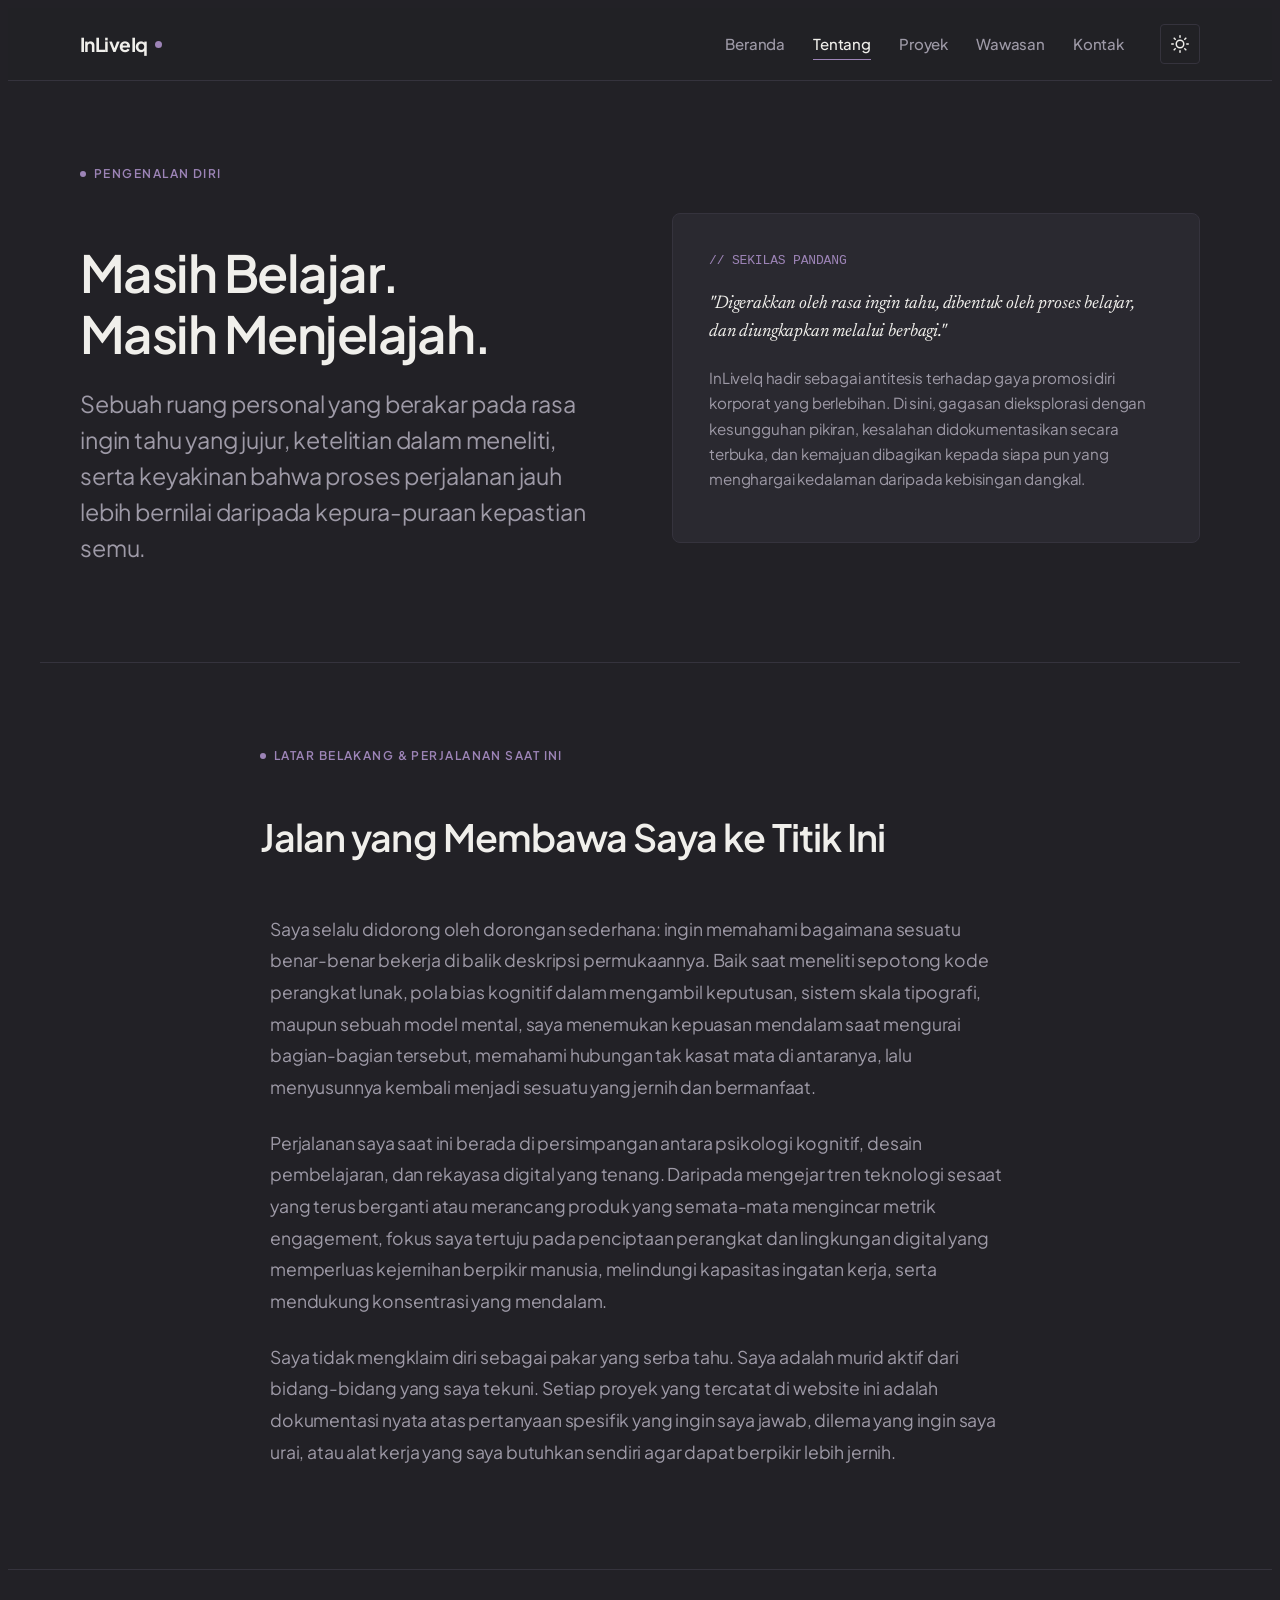
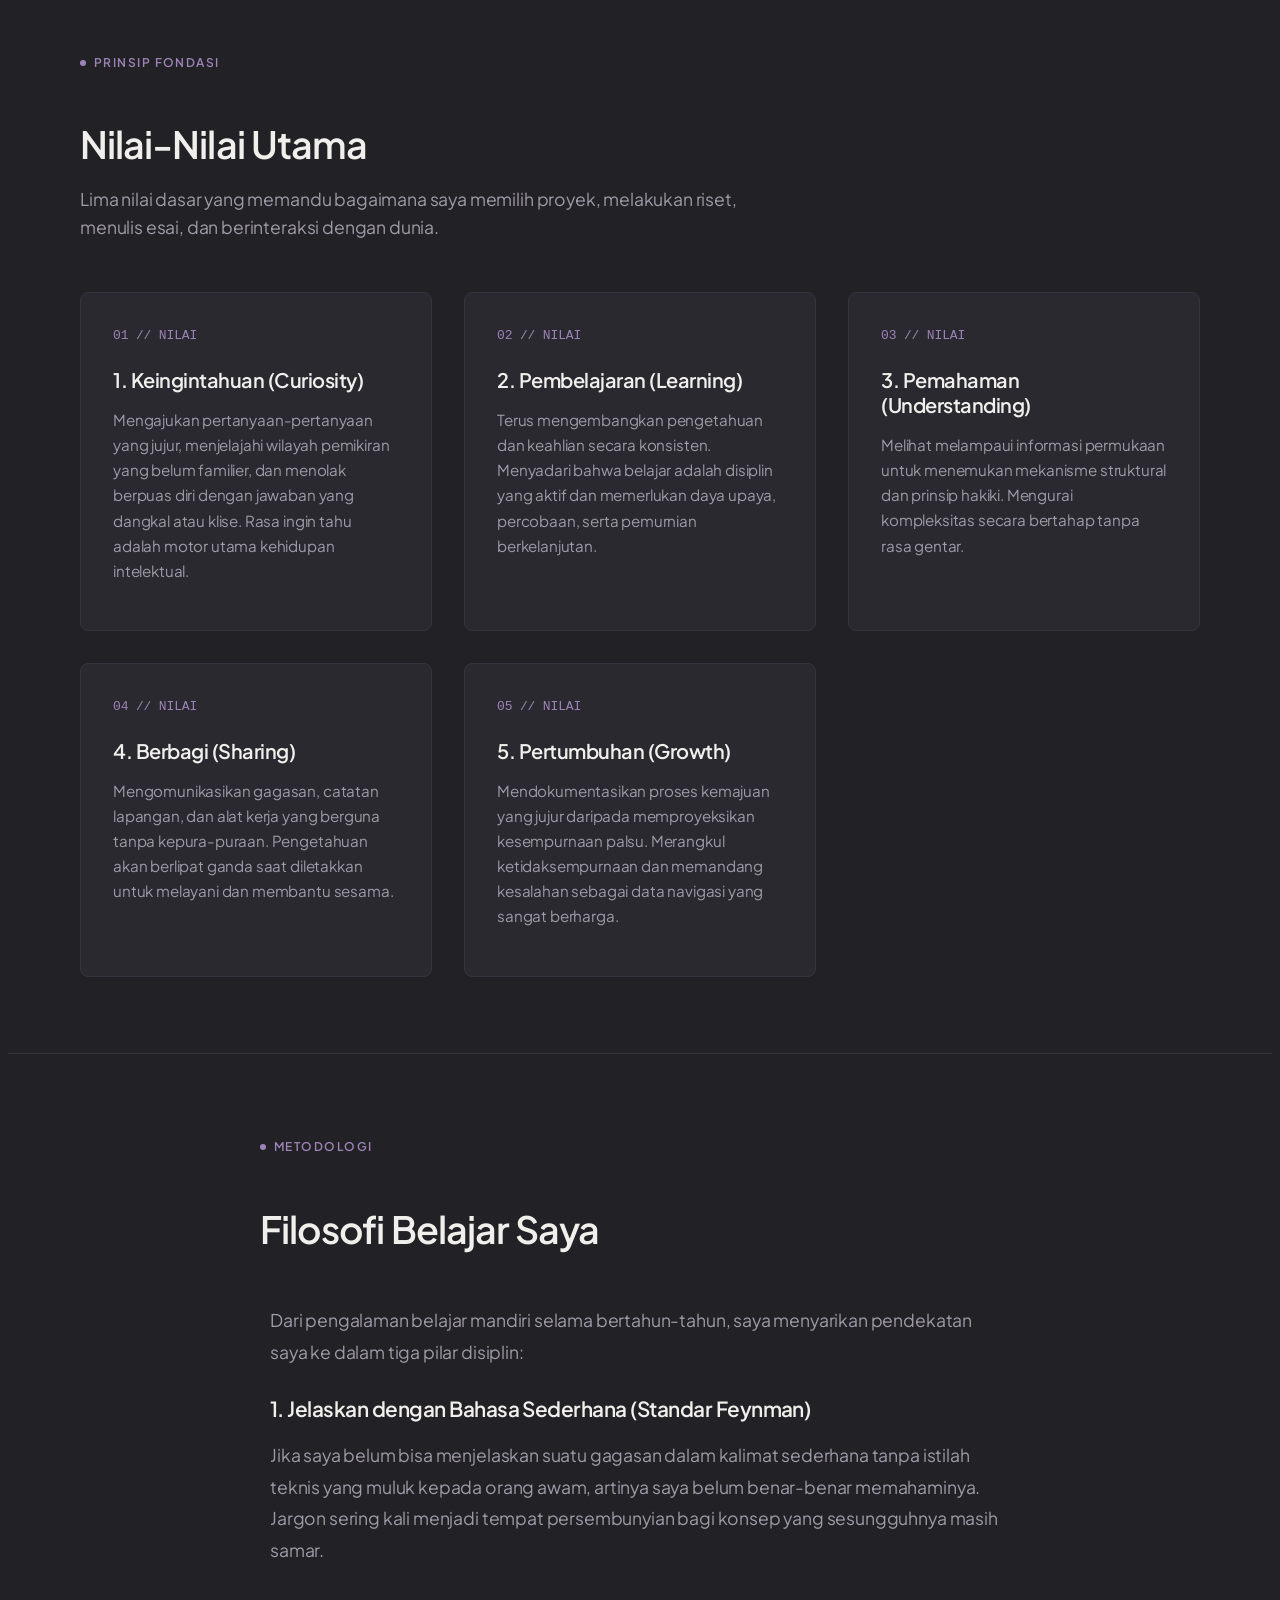
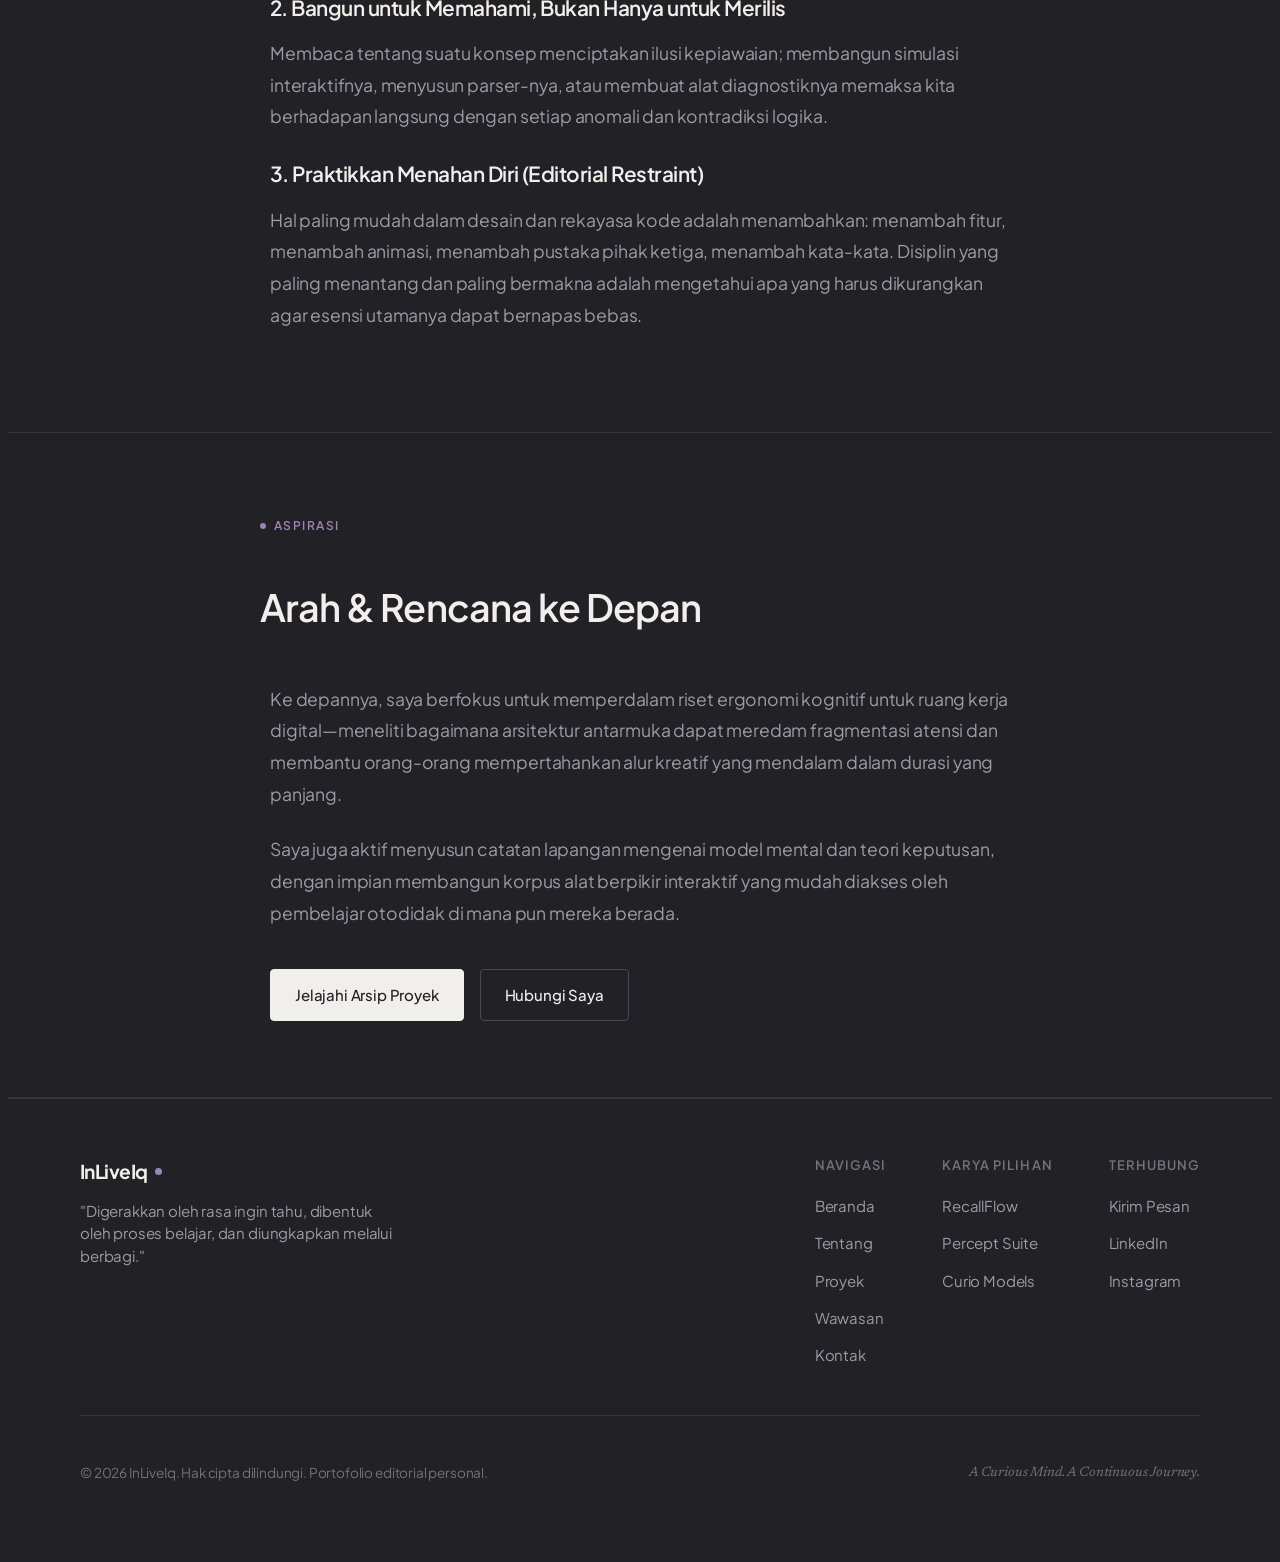
==== commit 4dd2c7bd: "Fix light mode toggle in VS Code Live Server and adapt entire site to Indonesian" ====
--- a/about.html
+++ b/about.html
@@ -1,37 +1,38 @@
 <!DOCTYPE html>
-<html lang="en" data-theme="dark">
+<html lang="id" data-theme="dark">
 <head>
   <meta charset="UTF-8">
   <meta name="viewport" content="width=device-width, initial-scale=1.0">
-  <meta name="description" content="About InLiveIq — Personal introduction, core values, learning philosophy, and background.">
+  <meta name="description" content="Tentang InLiveIq — Pengenalan diri, nilai-nilai utama, filosofi belajar, dan latar belakang perjalanan.">
   <meta name="theme-color" content="#222126">
-  <title>About — InLiveIq</title>
+  <title>Tentang — InLiveIq</title>
   
   <link rel="stylesheet" href="css/style.css">
+  <script src="js/theme-transition.js"></script>
 </head>
 <body>
-  <a href="#main-content" class="skip-to-content">Skip to content</a>
-
-  <!-- Header Navigation -->
+  <a href="#main-content" class="skip-to-content">Lewati ke konten utama</a>
+
+  <!-- Navigasi -->
   <header class="site-header">
     <div class="container nav-container">
-      <a href="index.html" class="brand-link" aria-label="InLiveIq Home">
+      <a href="index.html" class="brand-link" aria-label="Beranda InLiveIq">
         <span>InLiveIq</span>
         <span class="brand-dot" aria-hidden="true"></span>
       </a>
 
-      <!-- Desktop Navigation Links -->
-      <nav class="desktop-nav" aria-label="Main Navigation">
+      <!-- Navigasi Desktop -->
+      <nav class="desktop-nav" aria-label="Navigasi Utama">
         <ul class="nav-links">
-          <li><a href="index.html" class="nav-link">Home</a></li>
-          <li><a href="about.html" class="nav-link active">About</a></li>
-          <li><a href="projects.html" class="nav-link">Projects</a></li>
-          <li><a href="insights.html" class="nav-link">Insights</a></li>
-          <li><a href="contact.html" class="nav-link">Contact</a></li>
+          <li><a href="index.html" class="nav-link">Beranda</a></li>
+          <li><a href="about.html" class="nav-link active">Tentang</a></li>
+          <li><a href="projects.html" class="nav-link">Proyek</a></li>
+          <li><a href="insights.html" class="nav-link">Wawasan</a></li>
+          <li><a href="contact.html" class="nav-link">Kontak</a></li>
         </ul>
 
-        <!-- Dark/Light Theme Toggle -->
-        <button class="theme-toggle" type="button" aria-label="Switch to light theme" title="Switch to light theme">
+        <!-- Tombol Ganti Tema -->
+        <button class="theme-toggle" type="button" onclick="if(window.InLiveIqTheme)window.InLiveIqTheme.toggle(event);" aria-label="Beralih ke mode terang" title="Beralih ke mode terang">
           <svg class="theme-icon-light" viewBox="0 0 24 24" aria-hidden="true">
             <circle cx="12" cy="12" r="5"></circle>
             <line x1="12" y1="1" x2="12" y2="3"></line>
@@ -49,8 +50,8 @@
         </button>
       </nav>
 
-      <!-- Mobile Hamburger Button -->
-      <button class="mobile-nav-toggle" type="button" aria-label="Open navigation menu" aria-expanded="false">
+      <!-- Navigasi Mobile -->
+      <button class="mobile-nav-toggle" type="button" aria-label="Buka menu navigasi" aria-expanded="false">
         <svg class="icon-menu" viewBox="0 0 24 24" aria-hidden="true">
           <line x1="3" y1="12" x2="21" y2="12"></line>
           <line x1="3" y1="6" x2="21" y2="6"></line>
@@ -64,18 +65,18 @@
     </div>
   </header>
 
-  <!-- Mobile Drawer -->
-  <div class="mobile-drawer" aria-label="Mobile Navigation Drawer">
+  <!-- Laci Menu Mobile -->
+  <div class="mobile-drawer" aria-label="Menu Navigasi Mobile">
     <ul class="nav-links">
-      <li><a href="index.html" class="nav-link">Home</a></li>
-      <li><a href="about.html" class="nav-link active">About</a></li>
-      <li><a href="projects.html" class="nav-link">Projects</a></li>
-      <li><a href="insights.html" class="nav-link">Insights</a></li>
-      <li><a href="contact.html" class="nav-link">Contact</a></li>
+      <li><a href="index.html" class="nav-link">Beranda</a></li>
+      <li><a href="about.html" class="nav-link active">Tentang</a></li>
+      <li><a href="projects.html" class="nav-link">Proyek</a></li>
+      <li><a href="insights.html" class="nav-link">Wawasan</a></li>
+      <li><a href="contact.html" class="nav-link">Kontak</a></li>
     </ul>
     <div class="mobile-drawer-footer">
-      <span style="font-size: 0.875rem; color: var(--text-secondary);">Interface Theme</span>
-      <button class="theme-toggle" type="button" aria-label="Switch theme">
+      <span style="font-size: 0.875rem; color: var(--text-secondary);">Tema Antarmuka</span>
+      <button class="theme-toggle" type="button" onclick="if(window.InLiveIqTheme)window.InLiveIqTheme.toggle(event);" aria-label="Beralih tema">
         <svg class="theme-icon-light" viewBox="0 0 24 24" aria-hidden="true">
           <circle cx="12" cy="12" r="5"></circle>
           <line x1="12" y1="1" x2="12" y2="3"></line>
@@ -95,150 +96,150 @@
   </div>
 
   <main id="main-content">
-    <!-- Header -->
+    <!-- Header Tentang -->
     <section class="about-hero-grid container">
       <div>
-        <span class="editorial-tag">Personal Introduction</span>
-        <h1 class="editorial-header-title">Still Learning.<br>Still Exploring.</h1>
+        <span class="editorial-tag">Pengenalan Diri</span>
+        <h1 class="editorial-header-title">Masih Belajar.<br>Masih Menjelajah.</h1>
         <p class="editorial-header-subtitle">
-          A personal space grounded in genuine curiosity, thoughtful inquiry, and the belief that the journey matters far more than premature certainty.
+          Sebuah ruang personal yang berakar pada rasa ingin tahu yang jujur, ketelitian dalam meneliti, serta keyakinan bahwa proses perjalanan jauh lebih bernilai daripada kepura-puraan kepastian semu.
         </p>
       </div>
       <div>
         <div style="background-color: var(--bg-secondary); border: 1px solid var(--border-subtle); padding: 2.25rem; border-radius: var(--radius-md);">
-          <span style="font-family: monospace; font-size: 0.8125rem; color: var(--accent); display: block; margin-bottom: 0.75rem;">// AT A GLANCE</span>
+          <span style="font-family: monospace; font-size: 0.8125rem; color: var(--accent); display: block; margin-bottom: 0.75rem;">// SEKILAS PANDANG</span>
           <p style="color: var(--text-primary); font-size: 1.15rem; font-family: var(--font-serif); font-style: italic; line-height: 1.5; margin-bottom: 1.25rem;">
-            "Driven by curiosity, shaped by learning, and expressed through sharing."
+            "Digerakkan oleh rasa ingin tahu, dibentuk oleh proses belajar, dan diungkapkan melalui berbagi."
           </p>
           <p style="color: var(--text-secondary); font-size: 0.95rem; line-height: 1.65;">
-            InLiveIq was established as an antidote to corporate self-promotion. Here, ideas are explored with rigour, mistakes are documented openly, and progress is shared with anyone who values depth over superficial noise.
-          </p>
-        </div>
-      </div>
-    </section>
-
-    <!-- Narrative & Background -->
+            InLiveIq hadir sebagai antitesis terhadap gaya promosi diri korporat yang berlebihan. Di sini, gagasan dieksplorasi dengan kesungguhan pikiran, kesalahan didokumentasikan secara terbuka, dan kemajuan dibagikan kepada siapa pun yang menghargai kedalaman daripada kebisingan dangkal.
+          </p>
+        </div>
+      </div>
+    </section>
+
+    <!-- Narasi Latar Belakang -->
     <section class="section">
       <div class="container container-narrow">
-        <span class="editorial-tag">Background &amp; Current Journey</span>
-        <h2 class="section-title">The Path That Brought Me Here</h2>
+        <span class="editorial-tag">Latar Belakang &amp; Perjalanan Saat Ini</span>
+        <h2 class="section-title">Jalan yang Membawa Saya ke Titik Ini</h2>
         
         <div class="article-prose" style="padding-top: 1.5rem; padding-bottom: 0;">
           <p>
-            I have always been compelled by a simple need: to understand how things actually work beneath their surface descriptions. Whether examining a piece of software, a cognitive bias, a typographic system, or a mental model, I find deep satisfaction in taking things apart, identifying the invisible relationships between the parts, and reassembling them into something clear and usable.
-          </p>
-          <p>
-            My current journey sits at the intersection of cognitive psychology, educational design, and thoughtful digital engineering. Rather than chasing every fleeting technological fad or building products designed solely for engagement metrics, I am interested in tools and environments that expand human clarity, protect working memory, and encourage sustained independent thought.
-          </p>
-          <p>
-            I do not claim to be an all-knowing authority or an industry guru. I am an active student of the disciplines I engage with. Every project cataloged here is a record of a specific question I wanted to answer, a tension I wanted to resolve, or a tool I needed in order to think more clearly.
-          </p>
-        </div>
-      </div>
-    </section>
-
-    <!-- Core Brand Values -->
+            Saya selalu didorong oleh dorongan sederhana: ingin memahami bagaimana sesuatu benar-benar bekerja di balik deskripsi permukaannya. Baik saat meneliti sepotong kode perangkat lunak, pola bias kognitif dalam mengambil keputusan, sistem skala tipografi, maupun sebuah model mental, saya menemukan kepuasan mendalam saat mengurai bagian-bagian tersebut, memahami hubungan tak kasat mata di antaranya, lalu menyusunnya kembali menjadi sesuatu yang jernih dan bermanfaat.
+          </p>
+          <p>
+            Perjalanan saya saat ini berada di persimpangan antara psikologi kognitif, desain pembelajaran, dan rekayasa digital yang tenang. Daripada mengejar tren teknologi sesaat yang terus berganti atau merancang produk yang semata-mata mengincar metrik engagement, fokus saya tertuju pada penciptaan perangkat dan lingkungan digital yang memperluas kejernihan berpikir manusia, melindungi kapasitas ingatan kerja, serta mendukung konsentrasi yang mendalam.
+          </p>
+          <p>
+            Saya tidak mengklaim diri sebagai pakar yang serba tahu. Saya adalah murid aktif dari bidang-bidang yang saya tekuni. Setiap proyek yang tercatat di website ini adalah dokumentasi nyata atas pertanyaan spesifik yang ingin saya jawab, dilema yang ingin saya urai, atau alat kerja yang saya butuhkan sendiri agar dapat berpikir lebih jernih.
+          </p>
+        </div>
+      </div>
+    </section>
+
+    <!-- Nilai-Nilai Utama Brand -->
     <section class="section" style="background-color: var(--bg-primary);">
       <div class="container">
         <div class="section-header">
-          <span class="editorial-tag">Foundational Principles</span>
-          <h2 class="section-title">Brand Values</h2>
-          <p class="section-description">Five values that guide how I choose projects, conduct research, write essays, and engage with the world.</p>
+          <span class="editorial-tag">Prinsip Fondasi</span>
+          <h2 class="section-title">Nilai-Nilai Utama</h2>
+          <p class="section-description">Lima nilai dasar yang memandu bagaimana saya memilih proyek, melakukan riset, menulis esai, dan berinteraksi dengan dunia.</p>
         </div>
 
         <div class="values-grid">
-          <!-- 1. Curiosity -->
-          <div class="value-card">
-            <span style="font-family: monospace; font-size: 0.8125rem; color: var(--accent); display: block; margin-bottom: 0.75rem;">01 // VALUE</span>
-            <h3>1. Curiosity</h3>
-            <p>
-              Asking honest questions, seeking out unfamiliar territory, and refusing to settle for convenient or superficial answers. Curiosity is the primary engine of intellectual vitality.
-            </p>
-          </div>
-
-          <!-- 2. Learning -->
-          <div class="value-card">
-            <span style="font-family: monospace; font-size: 0.8125rem; color: var(--accent); display: block; margin-bottom: 0.75rem;">02 // VALUE</span>
-            <h3>2. Learning</h3>
-            <p>
-              Continuously developing knowledge and craft. Recognizing that learning is an active, effortful discipline requiring retrieval, trial, and iterative refinement.
-            </p>
-          </div>
-
-          <!-- 3. Understanding -->
-          <div class="value-card">
-            <span style="font-family: monospace; font-size: 0.8125rem; color: var(--accent); display: block; margin-bottom: 0.75rem;">03 // VALUE</span>
-            <h3>3. Understanding</h3>
-            <p>
-              Looking beyond surface-level information to uncover structural mechanisms and core principles. Dissecting complexity rather than being intimidated by it.
-            </p>
-          </div>
-
-          <!-- 4. Sharing -->
-          <div class="value-card">
-            <span style="font-family: monospace; font-size: 0.8125rem; color: var(--accent); display: block; margin-bottom: 0.75rem;">04 // VALUE</span>
-            <h3>4. Sharing</h3>
-            <p>
-              Communicating useful ideas, working notes, and tools without pretension. Knowledge multiplies when it is placed in service of others.
-            </p>
-          </div>
-
-          <!-- 5. Growth -->
-          <div class="value-card">
-            <span style="font-family: monospace; font-size: 0.8125rem; color: var(--accent); display: block; margin-bottom: 0.75rem;">05 // VALUE</span>
-            <h3>5. Growth</h3>
-            <p>
-              Documenting honest progress rather than projecting illusory perfection. Embracing the unfinished and viewing mistakes as vital navigational feedback.
-            </p>
-          </div>
-        </div>
-      </div>
-    </section>
-
-    <!-- Learning Philosophy -->
+          <!-- 1. Keingintahuan -->
+          <div class="value-card">
+            <span style="font-family: monospace; font-size: 0.8125rem; color: var(--accent); display: block; margin-bottom: 0.75rem;">01 // NILAI</span>
+            <h3>1. Keingintahuan (Curiosity)</h3>
+            <p>
+              Mengajukan pertanyaan-pertanyaan yang jujur, menjelajahi wilayah pemikiran yang belum familier, dan menolak berpuas diri dengan jawaban yang dangkal atau klise. Rasa ingin tahu adalah motor utama kehidupan intelektual.
+            </p>
+          </div>
+
+          <!-- 2. Belajar -->
+          <div class="value-card">
+            <span style="font-family: monospace; font-size: 0.8125rem; color: var(--accent); display: block; margin-bottom: 0.75rem;">02 // NILAI</span>
+            <h3>2. Pembelajaran (Learning)</h3>
+            <p>
+              Terus mengembangkan pengetahuan dan keahlian secara konsisten. Menyadari bahwa belajar adalah disiplin yang aktif dan memerlukan daya upaya, percobaan, serta pemurnian berkelanjutan.
+            </p>
+          </div>
+
+          <!-- 3. Pemahaman -->
+          <div class="value-card">
+            <span style="font-family: monospace; font-size: 0.8125rem; color: var(--accent); display: block; margin-bottom: 0.75rem;">03 // NILAI</span>
+            <h3>3. Pemahaman (Understanding)</h3>
+            <p>
+              Melihat melampaui informasi permukaan untuk menemukan mekanisme struktural dan prinsip hakiki. Mengurai kompleksitas secara bertahap tanpa rasa gentar.
+            </p>
+          </div>
+
+          <!-- 4. Berbagi -->
+          <div class="value-card">
+            <span style="font-family: monospace; font-size: 0.8125rem; color: var(--accent); display: block; margin-bottom: 0.75rem;">04 // NILAI</span>
+            <h3>4. Berbagi (Sharing)</h3>
+            <p>
+              Mengomunikasikan gagasan, catatan lapangan, dan alat kerja yang berguna tanpa kepura-puraan. Pengetahuan akan berlipat ganda saat diletakkan untuk melayani dan membantu sesama.
+            </p>
+          </div>
+
+          <!-- 5. Pertumbuhan -->
+          <div class="value-card">
+            <span style="font-family: monospace; font-size: 0.8125rem; color: var(--accent); display: block; margin-bottom: 0.75rem;">05 // NILAI</span>
+            <h3>5. Pertumbuhan (Growth)</h3>
+            <p>
+              Mendokumentasikan proses kemajuan yang jujur daripada memproyeksikan kesempurnaan palsu. Merangkul ketidaksempurnaan dan memandang kesalahan sebagai data navigasi yang sangat berharga.
+            </p>
+          </div>
+        </div>
+      </div>
+    </section>
+
+    <!-- Filosofi Belajar -->
     <section class="section">
       <div class="container container-narrow">
-        <span class="editorial-tag">Methodology</span>
-        <h2 class="section-title">My Learning Philosophy</h2>
+        <span class="editorial-tag">Metodologi</span>
+        <h2 class="section-title">Filosofi Belajar Saya</h2>
 
         <div class="article-prose" style="padding-top: 1.5rem; padding-bottom: 0;">
           <p>
-            Over years of deliberate study, I have distilled my approach into three guiding practices:
-          </p>
-
-          <h3 style="font-size: 1.3rem; margin-top: 1.75rem; margin-bottom: 0.75rem; color: var(--text-primary);">1. Explain It in Plain Language (The Feynman Standard)</h3>
-          <p>
-            If I cannot explain an idea in simple, unadorned prose to someone unfamiliar with the field, I do not yet understand it. Jargon is frequently a hiding place for conceptual vagueness.
-          </p>
-
-          <h3 style="font-size: 1.3rem; margin-top: 1.75rem; margin-bottom: 0.75rem; color: var(--text-primary);">2. Build to Understand, Not Just to Ship</h3>
-          <p>
-            Reading about a concept creates the illusion of mastery; building an interactive simulation, an ergonomic parser, or a diagnostic tool forces you to confront every edge case and logical contradiction.
-          </p>
-
-          <h3 style="font-size: 1.3rem; margin-top: 1.75rem; margin-bottom: 0.75rem; color: var(--text-primary);">3. Practice Editorial Restraint</h3>
-          <p>
-            The easiest thing in design and code is to add more: more features, more animations, more dependencies, more words. The hardest and most rewarding discipline is knowing what to subtract to let the essential core breathe.
-          </p>
-        </div>
-      </div>
-    </section>
-
-    <!-- Current Direction & Aspirations -->
+            Dari pengalaman belajar mandiri selama bertahun-tahun, saya menyarikan pendekatan saya ke dalam tiga pilar disiplin:
+          </p>
+
+          <h3 style="font-size: 1.3rem; margin-top: 1.75rem; margin-bottom: 0.75rem; color: var(--text-primary);">1. Jelaskan dengan Bahasa Sederhana (Standar Feynman)</h3>
+          <p>
+            Jika saya belum bisa menjelaskan suatu gagasan dalam kalimat sederhana tanpa istilah teknis yang muluk kepada orang awam, artinya saya belum benar-benar memahaminya. Jargon sering kali menjadi tempat persembunyian bagi konsep yang sesungguhnya masih samar.
+          </p>
+
+          <h3 style="font-size: 1.3rem; margin-top: 1.75rem; margin-bottom: 0.75rem; color: var(--text-primary);">2. Bangun untuk Memahami, Bukan Hanya untuk Merilis</h3>
+          <p>
+            Membaca tentang suatu konsep menciptakan ilusi kepiawaian; membangun simulasi interaktifnya, menyusun parser-nya, atau membuat alat diagnostiknya memaksa kita berhadapan langsung dengan setiap anomali dan kontradiksi logika.
+          </p>
+
+          <h3 style="font-size: 1.3rem; margin-top: 1.75rem; margin-bottom: 0.75rem; color: var(--text-primary);">3. Praktikkan Menahan Diri (Editorial Restraint)</h3>
+          <p>
+            Hal paling mudah dalam desain dan rekayasa kode adalah menambahkan: menambah fitur, menambah animasi, menambah pustaka pihak ketiga, menambah kata-kata. Disiplin yang paling menantang dan paling bermakna adalah mengetahui apa yang harus dikurangkan agar esensi utamanya dapat bernapas bebas.
+          </p>
+        </div>
+      </div>
+    </section>
+
+    <!-- Arah Saat Ini & Aspirasi -->
     <section class="section">
       <div class="container container-narrow">
-        <span class="editorial-tag">Aspirations</span>
-        <h2 class="section-title">Current Direction</h2>
+        <span class="editorial-tag">Aspirasi</span>
+        <h2 class="section-title">Arah &amp; Rencana ke Depan</h2>
         <div class="article-prose" style="padding-top: 1.5rem; padding-bottom: 0;">
           <p>
-            Looking ahead, I am focused on deepening my work in cognitive ergonomics for digital workspaces—investigating how interface architecture can reduce attentional fragmentation and help people sustain prolonged, deep creative focus.
-          </p>
-          <p>
-            I am also actively writing field notes on mental models and decision theory, with the goal of creating an accessible, interactive canon of thinking tools for self-directed learners and young thinkers worldwide.
+            Ke depannya, saya berfokus untuk memperdalam riset ergonomi kognitif untuk ruang kerja digital—meneliti bagaimana arsitektur antarmuka dapat meredam fragmentasi atensi dan membantu orang-orang mempertahankan alur kreatif yang mendalam dalam durasi yang panjang.
+          </p>
+          <p>
+            Saya juga aktif menyusun catatan lapangan mengenai model mental dan teori keputusan, dengan impian membangun korpus alat berpikir interaktif yang mudah diakses oleh pembelajar otodidak di mana pun mereka berada.
           </p>
           <div style="margin-top: 2.5rem; display: flex; gap: 1rem; flex-wrap: wrap;">
-            <a href="projects.html" class="btn btn-primary">Explore Project Archive</a>
-            <a href="contact.html" class="btn btn-secondary">Get in Touch</a>
+            <a href="projects.html" class="btn btn-primary">Jelajahi Arsip Proyek</a>
+            <a href="contact.html" class="btn btn-secondary">Hubungi Saya</a>
           </div>
         </div>
       </div>
@@ -255,30 +256,30 @@
             <span class="brand-dot" aria-hidden="true"></span>
           </a>
           <p class="footer-tagline">
-            "Driven by curiosity, shaped by learning, and expressed through sharing."
+            "Digerakkan oleh rasa ingin tahu, dibentuk oleh proses belajar, dan diungkapkan melalui berbagi."
           </p>
         </div>
 
         <div class="footer-nav">
           <div class="footer-nav-col">
-            <span class="footer-col-title">Navigation</span>
-            <a href="index.html" class="footer-link">Home</a>
-            <a href="about.html" class="footer-link">About</a>
-            <a href="projects.html" class="footer-link">Projects</a>
-            <a href="insights.html" class="footer-link">Insights</a>
-            <a href="contact.html" class="footer-link">Contact</a>
+            <span class="footer-col-title">Navigasi</span>
+            <a href="index.html" class="footer-link">Beranda</a>
+            <a href="about.html" class="footer-link">Tentang</a>
+            <a href="projects.html" class="footer-link">Proyek</a>
+            <a href="insights.html" class="footer-link">Wawasan</a>
+            <a href="contact.html" class="footer-link">Kontak</a>
           </div>
 
           <div class="footer-nav-col">
-            <span class="footer-col-title">Selected Works</span>
+            <span class="footer-col-title">Karya Pilihan</span>
             <a href="project-detail.html?id=cognitive-note-engine" class="footer-link">RecallFlow</a>
             <a href="project-detail.html?id=percept-cognitive-ui" class="footer-link">Percept Suite</a>
             <a href="project-detail.html?id=curio-mental-models" class="footer-link">Curio Models</a>
           </div>
 
           <div class="footer-nav-col">
-            <span class="footer-col-title">Connect</span>
-            <a href="contact.html" class="footer-link">Direct Message</a>
+            <span class="footer-col-title">Terhubung</span>
+            <a href="contact.html" class="footer-link">Kirim Pesan</a>
             <a href="https://linkedin.com" target="_blank" rel="noopener noreferrer" class="footer-link">LinkedIn</a>
             <a href="https://instagram.com" target="_blank" rel="noopener noreferrer" class="footer-link">Instagram</a>
           </div>
@@ -286,14 +287,13 @@
       </div>
 
       <div class="footer-bottom">
-        <p>&copy; 2026 InLiveIq. All rights reserved. Polished personal editorial portfolio.</p>
+        <p>&copy; 2026 InLiveIq. Hak cipta dilindungi. Portofolio editorial personal.</p>
         <p style="font-family: var(--font-serif); font-style: italic;">A Curious Mind. A Continuous Journey.</p>
       </div>
     </div>
   </footer>
 
   <!-- Scripts -->
-  <script src="js/theme-transition.js"></script>
   <script src="js/data.js"></script>
   <script src="js/main.js"></script>
 </body>
--- a/css/style.css
+++ b/css/style.css
@@ -31,6 +31,9 @@
 
 /* Dark Theme (Default) */
 :root,
+:root[data-theme="dark"],
+body[data-theme="dark"],
+html[data-theme="dark"],
 [data-theme="dark"] {
   --bg-primary: #222126;
   --bg-secondary: #2A2930;
@@ -59,6 +62,9 @@
 }
 
 /* Light Theme */
+:root[data-theme="light"],
+body[data-theme="light"],
+html[data-theme="light"],
 [data-theme="light"] {
   --bg-primary: #F5F3EF;
   --bg-secondary: #ECE9E3;
@@ -78,6 +84,13 @@
   --border-subtle: #DDD8D1;
   --border-strong: #BDB6AC;
   --border-focus: #78618F;
+
+  --shadow-subtle: 0 4px 20px rgba(40, 30, 45, 0.05);
+  --shadow-elevated: 0 12px 32px rgba(40, 30, 45, 0.08);
+
+  --badge-bg: #EAE3F0;
+  --badge-text: #664E7C;
+}
 
   --shadow-subtle: 0 4px 20px rgba(40, 30, 45, 0.05);
   --shadow-elevated: 0 12px 32px rgba(40, 30, 45, 0.08);
@@ -251,6 +264,9 @@
   transition: background-color var(--transition-base), border-color var(--transition-base);
 }
 
+:root[data-theme="light"] .site-header,
+body[data-theme="light"] .site-header,
+html[data-theme="light"] .site-header,
 [data-theme="light"] .site-header {
   background-color: rgba(245, 243, 239, 0.88);
 }
@@ -345,6 +361,10 @@
   background-color: var(--bg-secondary);
   border-color: var(--border-strong);
   transform: translateY(-1px);
+}
+
+.theme-toggle * {
+  pointer-events: none;
 }
 
 .theme-toggle svg {
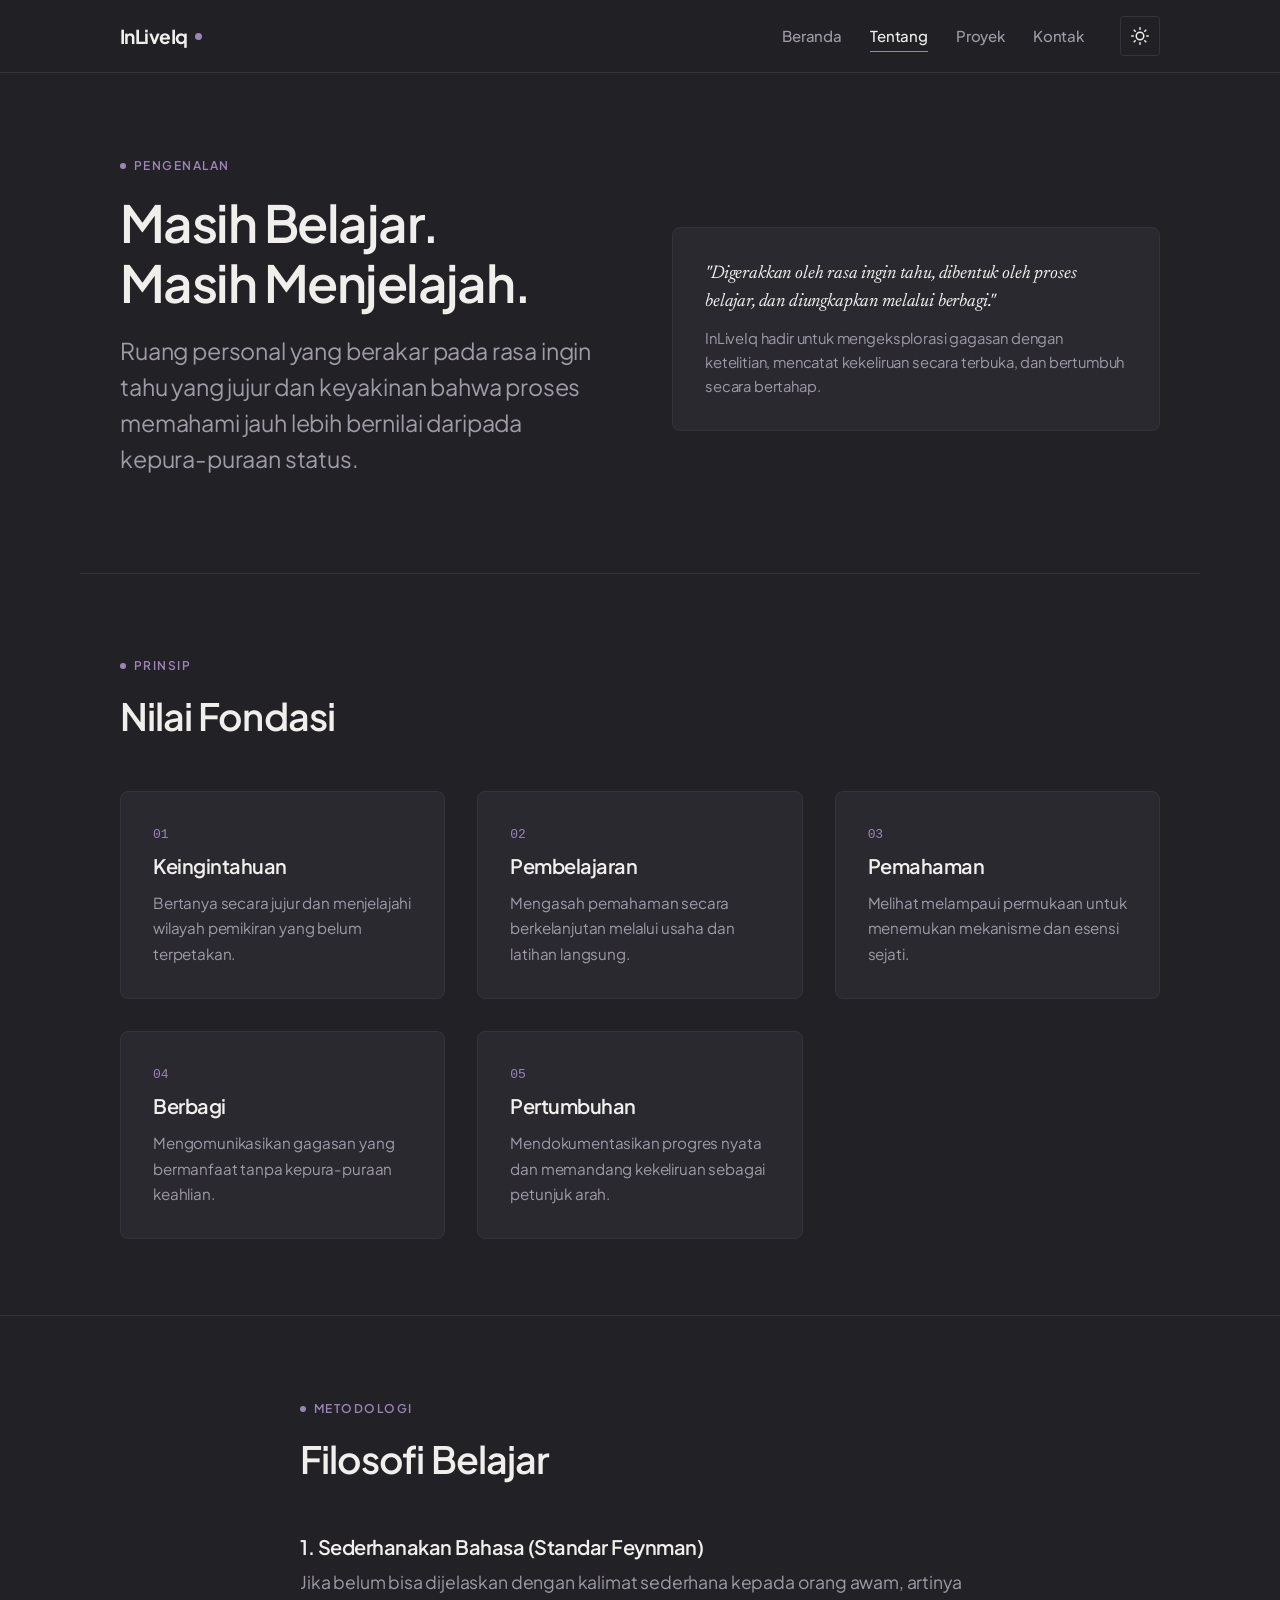
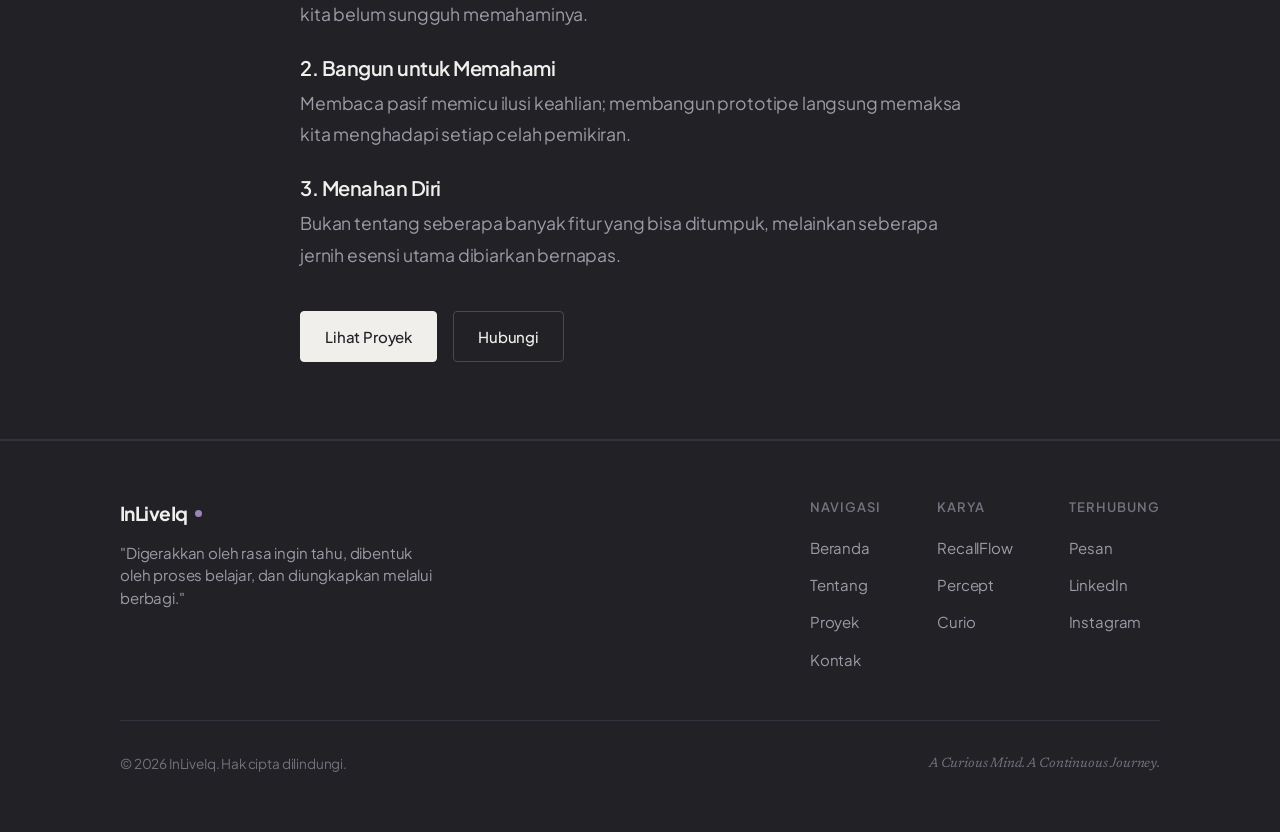
==== commit a5b79174: "Refine hero with minimal editorial silhouette, add scroll indicators, remove insights section, and e" ====
--- a/about.html
+++ b/about.html
@@ -3,7 +3,7 @@
 <head>
   <meta charset="UTF-8">
   <meta name="viewport" content="width=device-width, initial-scale=1.0">
-  <meta name="description" content="Tentang InLiveIq — Pengenalan diri, nilai-nilai utama, filosofi belajar, dan latar belakang perjalanan.">
+  <meta name="description" content="Tentang InLiveIq — Nilai-nilai fondasi dan filosofi belajar.">
   <meta name="theme-color" content="#222126">
   <title>Tentang — InLiveIq</title>
   
@@ -11,6 +11,9 @@
   <script src="js/theme-transition.js"></script>
 </head>
 <body>
+  <!-- Indikator Progress Scroll -->
+  <div class="scroll-progress-bar" aria-hidden="true"></div>
+
   <a href="#main-content" class="skip-to-content">Lewati ke konten utama</a>
 
   <!-- Navigasi -->
@@ -27,7 +30,6 @@
           <li><a href="index.html" class="nav-link">Beranda</a></li>
           <li><a href="about.html" class="nav-link active">Tentang</a></li>
           <li><a href="projects.html" class="nav-link">Proyek</a></li>
-          <li><a href="insights.html" class="nav-link">Wawasan</a></li>
           <li><a href="contact.html" class="nav-link">Kontak</a></li>
         </ul>
 
@@ -71,7 +73,6 @@
       <li><a href="index.html" class="nav-link">Beranda</a></li>
       <li><a href="about.html" class="nav-link active">Tentang</a></li>
       <li><a href="projects.html" class="nav-link">Proyek</a></li>
-      <li><a href="insights.html" class="nav-link">Wawasan</a></li>
       <li><a href="contact.html" class="nav-link">Kontak</a></li>
     </ul>
     <div class="mobile-drawer-footer">
@@ -96,150 +97,88 @@
   </div>
 
   <main id="main-content">
-    <!-- Header Tentang -->
+    <!-- Header Tentang (Spacious & Tenang) -->
     <section class="about-hero-grid container">
       <div>
-        <span class="editorial-tag">Pengenalan Diri</span>
+        <span class="editorial-tag">Pengenalan</span>
         <h1 class="editorial-header-title">Masih Belajar.<br>Masih Menjelajah.</h1>
         <p class="editorial-header-subtitle">
-          Sebuah ruang personal yang berakar pada rasa ingin tahu yang jujur, ketelitian dalam meneliti, serta keyakinan bahwa proses perjalanan jauh lebih bernilai daripada kepura-puraan kepastian semu.
+          Ruang personal yang berakar pada rasa ingin tahu yang jujur dan keyakinan bahwa proses memahami jauh lebih bernilai daripada kepura-puraan status.
         </p>
       </div>
       <div>
-        <div style="background-color: var(--bg-secondary); border: 1px solid var(--border-subtle); padding: 2.25rem; border-radius: var(--radius-md);">
-          <span style="font-family: monospace; font-size: 0.8125rem; color: var(--accent); display: block; margin-bottom: 0.75rem;">// SEKILAS PANDANG</span>
-          <p style="color: var(--text-primary); font-size: 1.15rem; font-family: var(--font-serif); font-style: italic; line-height: 1.5; margin-bottom: 1.25rem;">
+        <div style="background-color: var(--bg-secondary); border: 1px solid var(--border-subtle); padding: 2rem; border-radius: var(--radius-md);">
+          <p style="color: var(--text-primary); font-size: 1.15rem; font-family: var(--font-serif); font-style: italic; line-height: 1.5; margin-bottom: 0.75rem;">
             "Digerakkan oleh rasa ingin tahu, dibentuk oleh proses belajar, dan diungkapkan melalui berbagi."
           </p>
-          <p style="color: var(--text-secondary); font-size: 0.95rem; line-height: 1.65;">
-            InLiveIq hadir sebagai antitesis terhadap gaya promosi diri korporat yang berlebihan. Di sini, gagasan dieksplorasi dengan kesungguhan pikiran, kesalahan didokumentasikan secara terbuka, dan kemajuan dibagikan kepada siapa pun yang menghargai kedalaman daripada kebisingan dangkal.
+          <p style="color: var(--text-secondary); font-size: 0.925rem; line-height: 1.6;">
+            InLiveIq hadir untuk mengeksplorasi gagasan dengan ketelitian, mencatat kekeliruan secara terbuka, dan bertumbuh secara bertahap.
           </p>
         </div>
       </div>
     </section>
 
-    <!-- Narasi Latar Belakang -->
+    <!-- 5 Nilai Utama (Ringkas & Bernapas) -->
     <section class="section">
-      <div class="container container-narrow">
-        <span class="editorial-tag">Latar Belakang &amp; Perjalanan Saat Ini</span>
-        <h2 class="section-title">Jalan yang Membawa Saya ke Titik Ini</h2>
-        
-        <div class="article-prose" style="padding-top: 1.5rem; padding-bottom: 0;">
-          <p>
-            Saya selalu didorong oleh dorongan sederhana: ingin memahami bagaimana sesuatu benar-benar bekerja di balik deskripsi permukaannya. Baik saat meneliti sepotong kode perangkat lunak, pola bias kognitif dalam mengambil keputusan, sistem skala tipografi, maupun sebuah model mental, saya menemukan kepuasan mendalam saat mengurai bagian-bagian tersebut, memahami hubungan tak kasat mata di antaranya, lalu menyusunnya kembali menjadi sesuatu yang jernih dan bermanfaat.
-          </p>
-          <p>
-            Perjalanan saya saat ini berada di persimpangan antara psikologi kognitif, desain pembelajaran, dan rekayasa digital yang tenang. Daripada mengejar tren teknologi sesaat yang terus berganti atau merancang produk yang semata-mata mengincar metrik engagement, fokus saya tertuju pada penciptaan perangkat dan lingkungan digital yang memperluas kejernihan berpikir manusia, melindungi kapasitas ingatan kerja, serta mendukung konsentrasi yang mendalam.
-          </p>
-          <p>
-            Saya tidak mengklaim diri sebagai pakar yang serba tahu. Saya adalah murid aktif dari bidang-bidang yang saya tekuni. Setiap proyek yang tercatat di website ini adalah dokumentasi nyata atas pertanyaan spesifik yang ingin saya jawab, dilema yang ingin saya urai, atau alat kerja yang saya butuhkan sendiri agar dapat berpikir lebih jernih.
-          </p>
-        </div>
-      </div>
-    </section>
-
-    <!-- Nilai-Nilai Utama Brand -->
-    <section class="section" style="background-color: var(--bg-primary);">
       <div class="container">
         <div class="section-header">
-          <span class="editorial-tag">Prinsip Fondasi</span>
-          <h2 class="section-title">Nilai-Nilai Utama</h2>
-          <p class="section-description">Lima nilai dasar yang memandu bagaimana saya memilih proyek, melakukan riset, menulis esai, dan berinteraksi dengan dunia.</p>
+          <span class="editorial-tag">Prinsip</span>
+          <h2 class="section-title">Nilai Fondasi</h2>
         </div>
 
         <div class="values-grid">
-          <!-- 1. Keingintahuan -->
-          <div class="value-card">
-            <span style="font-family: monospace; font-size: 0.8125rem; color: var(--accent); display: block; margin-bottom: 0.75rem;">01 // NILAI</span>
-            <h3>1. Keingintahuan (Curiosity)</h3>
-            <p>
-              Mengajukan pertanyaan-pertanyaan yang jujur, menjelajahi wilayah pemikiran yang belum familier, dan menolak berpuas diri dengan jawaban yang dangkal atau klise. Rasa ingin tahu adalah motor utama kehidupan intelektual.
-            </p>
-          </div>
-
-          <!-- 2. Belajar -->
-          <div class="value-card">
-            <span style="font-family: monospace; font-size: 0.8125rem; color: var(--accent); display: block; margin-bottom: 0.75rem;">02 // NILAI</span>
-            <h3>2. Pembelajaran (Learning)</h3>
-            <p>
-              Terus mengembangkan pengetahuan dan keahlian secara konsisten. Menyadari bahwa belajar adalah disiplin yang aktif dan memerlukan daya upaya, percobaan, serta pemurnian berkelanjutan.
-            </p>
-          </div>
-
-          <!-- 3. Pemahaman -->
-          <div class="value-card">
-            <span style="font-family: monospace; font-size: 0.8125rem; color: var(--accent); display: block; margin-bottom: 0.75rem;">03 // NILAI</span>
-            <h3>3. Pemahaman (Understanding)</h3>
-            <p>
-              Melihat melampaui informasi permukaan untuk menemukan mekanisme struktural dan prinsip hakiki. Mengurai kompleksitas secara bertahap tanpa rasa gentar.
-            </p>
-          </div>
-
-          <!-- 4. Berbagi -->
-          <div class="value-card">
-            <span style="font-family: monospace; font-size: 0.8125rem; color: var(--accent); display: block; margin-bottom: 0.75rem;">04 // NILAI</span>
-            <h3>4. Berbagi (Sharing)</h3>
-            <p>
-              Mengomunikasikan gagasan, catatan lapangan, dan alat kerja yang berguna tanpa kepura-puraan. Pengetahuan akan berlipat ganda saat diletakkan untuk melayani dan membantu sesama.
-            </p>
-          </div>
-
-          <!-- 5. Pertumbuhan -->
-          <div class="value-card">
-            <span style="font-family: monospace; font-size: 0.8125rem; color: var(--accent); display: block; margin-bottom: 0.75rem;">05 // NILAI</span>
-            <h3>5. Pertumbuhan (Growth)</h3>
-            <p>
-              Mendokumentasikan proses kemajuan yang jujur daripada memproyeksikan kesempurnaan palsu. Merangkul ketidaksempurnaan dan memandang kesalahan sebagai data navigasi yang sangat berharga.
-            </p>
+          <div class="value-card">
+            <span style="font-family: monospace; font-size: 0.8125rem; color: var(--accent); display: block; margin-bottom: 0.5rem;">01</span>
+            <h3>Keingintahuan</h3>
+            <p>Bertanya secara jujur dan menjelajahi wilayah pemikiran yang belum terpetakan.</p>
+          </div>
+
+          <div class="value-card">
+            <span style="font-family: monospace; font-size: 0.8125rem; color: var(--accent); display: block; margin-bottom: 0.5rem;">02</span>
+            <h3>Pembelajaran</h3>
+            <p>Mengasah pemahaman secara berkelanjutan melalui usaha dan latihan langsung.</p>
+          </div>
+
+          <div class="value-card">
+            <span style="font-family: monospace; font-size: 0.8125rem; color: var(--accent); display: block; margin-bottom: 0.5rem;">03</span>
+            <h3>Pemahaman</h3>
+            <p>Melihat melampaui permukaan untuk menemukan mekanisme dan esensi sejati.</p>
+          </div>
+
+          <div class="value-card">
+            <span style="font-family: monospace; font-size: 0.8125rem; color: var(--accent); display: block; margin-bottom: 0.5rem;">04</span>
+            <h3>Berbagi</h3>
+            <p>Mengomunikasikan gagasan yang bermanfaat tanpa kepura-puraan keahlian.</p>
+          </div>
+
+          <div class="value-card">
+            <span style="font-family: monospace; font-size: 0.8125rem; color: var(--accent); display: block; margin-bottom: 0.5rem;">05</span>
+            <h3>Pertumbuhan</h3>
+            <p>Mendokumentasikan progres nyata dan memandang kekeliruan sebagai petunjuk arah.</p>
           </div>
         </div>
       </div>
     </section>
 
-    <!-- Filosofi Belajar -->
+    <!-- Filosofi Belajar (Pendek & Terarah) -->
     <section class="section">
       <div class="container container-narrow">
         <span class="editorial-tag">Metodologi</span>
-        <h2 class="section-title">Filosofi Belajar Saya</h2>
-
-        <div class="article-prose" style="padding-top: 1.5rem; padding-bottom: 0;">
-          <p>
-            Dari pengalaman belajar mandiri selama bertahun-tahun, saya menyarikan pendekatan saya ke dalam tiga pilar disiplin:
-          </p>
-
-          <h3 style="font-size: 1.3rem; margin-top: 1.75rem; margin-bottom: 0.75rem; color: var(--text-primary);">1. Jelaskan dengan Bahasa Sederhana (Standar Feynman)</h3>
-          <p>
-            Jika saya belum bisa menjelaskan suatu gagasan dalam kalimat sederhana tanpa istilah teknis yang muluk kepada orang awam, artinya saya belum benar-benar memahaminya. Jargon sering kali menjadi tempat persembunyian bagi konsep yang sesungguhnya masih samar.
-          </p>
-
-          <h3 style="font-size: 1.3rem; margin-top: 1.75rem; margin-bottom: 0.75rem; color: var(--text-primary);">2. Bangun untuk Memahami, Bukan Hanya untuk Merilis</h3>
-          <p>
-            Membaca tentang suatu konsep menciptakan ilusi kepiawaian; membangun simulasi interaktifnya, menyusun parser-nya, atau membuat alat diagnostiknya memaksa kita berhadapan langsung dengan setiap anomali dan kontradiksi logika.
-          </p>
-
-          <h3 style="font-size: 1.3rem; margin-top: 1.75rem; margin-bottom: 0.75rem; color: var(--text-primary);">3. Praktikkan Menahan Diri (Editorial Restraint)</h3>
-          <p>
-            Hal paling mudah dalam desain dan rekayasa kode adalah menambahkan: menambah fitur, menambah animasi, menambah pustaka pihak ketiga, menambah kata-kata. Disiplin yang paling menantang dan paling bermakna adalah mengetahui apa yang harus dikurangkan agar esensi utamanya dapat bernapas bebas.
-          </p>
-        </div>
-      </div>
-    </section>
-
-    <!-- Arah Saat Ini & Aspirasi -->
-    <section class="section">
-      <div class="container container-narrow">
-        <span class="editorial-tag">Aspirasi</span>
-        <h2 class="section-title">Arah &amp; Rencana ke Depan</h2>
-        <div class="article-prose" style="padding-top: 1.5rem; padding-bottom: 0;">
-          <p>
-            Ke depannya, saya berfokus untuk memperdalam riset ergonomi kognitif untuk ruang kerja digital—meneliti bagaimana arsitektur antarmuka dapat meredam fragmentasi atensi dan membantu orang-orang mempertahankan alur kreatif yang mendalam dalam durasi yang panjang.
-          </p>
-          <p>
-            Saya juga aktif menyusun catatan lapangan mengenai model mental dan teori keputusan, dengan impian membangun korpus alat berpikir interaktif yang mudah diakses oleh pembelajar otodidak di mana pun mereka berada.
-          </p>
+        <h2 class="section-title">Filosofi Belajar</h2>
+
+        <div class="article-prose" style="padding-top: 1rem; padding-bottom: 0;">
+          <h3 style="font-size: 1.25rem; margin-top: 1.5rem; margin-bottom: 0.5rem; color: var(--text-primary);">1. Sederhanakan Bahasa (Standar Feynman)</h3>
+          <p>Jika belum bisa dijelaskan dengan kalimat sederhana kepada orang awam, artinya kita belum sungguh memahaminya.</p>
+
+          <h3 style="font-size: 1.25rem; margin-top: 1.5rem; margin-bottom: 0.5rem; color: var(--text-primary);">2. Bangun untuk Memahami</h3>
+          <p>Membaca pasif memicu ilusi keahlian; membangun prototipe langsung memaksa kita menghadapi setiap celah pemikiran.</p>
+
+          <h3 style="font-size: 1.25rem; margin-top: 1.5rem; margin-bottom: 0.5rem; color: var(--text-primary);">3. Menahan Diri</h3>
+          <p>Bukan tentang seberapa banyak fitur yang bisa ditumpuk, melainkan seberapa jernih esensi utama dibiarkan bernapas.</p>
+          
           <div style="margin-top: 2.5rem; display: flex; gap: 1rem; flex-wrap: wrap;">
-            <a href="projects.html" class="btn btn-primary">Jelajahi Arsip Proyek</a>
-            <a href="contact.html" class="btn btn-secondary">Hubungi Saya</a>
+            <a href="projects.html" class="btn btn-primary">Lihat Proyek</a>
+            <a href="contact.html" class="btn btn-secondary">Hubungi</a>
           </div>
         </div>
       </div>
@@ -266,20 +205,19 @@
             <a href="index.html" class="footer-link">Beranda</a>
             <a href="about.html" class="footer-link">Tentang</a>
             <a href="projects.html" class="footer-link">Proyek</a>
-            <a href="insights.html" class="footer-link">Wawasan</a>
             <a href="contact.html" class="footer-link">Kontak</a>
           </div>
 
           <div class="footer-nav-col">
-            <span class="footer-col-title">Karya Pilihan</span>
+            <span class="footer-col-title">Karya</span>
             <a href="project-detail.html?id=cognitive-note-engine" class="footer-link">RecallFlow</a>
-            <a href="project-detail.html?id=percept-cognitive-ui" class="footer-link">Percept Suite</a>
-            <a href="project-detail.html?id=curio-mental-models" class="footer-link">Curio Models</a>
+            <a href="project-detail.html?id=percept-cognitive-ui" class="footer-link">Percept</a>
+            <a href="project-detail.html?id=curio-mental-models" class="footer-link">Curio</a>
           </div>
 
           <div class="footer-nav-col">
             <span class="footer-col-title">Terhubung</span>
-            <a href="contact.html" class="footer-link">Kirim Pesan</a>
+            <a href="contact.html" class="footer-link">Pesan</a>
             <a href="https://linkedin.com" target="_blank" rel="noopener noreferrer" class="footer-link">LinkedIn</a>
             <a href="https://instagram.com" target="_blank" rel="noopener noreferrer" class="footer-link">Instagram</a>
           </div>
@@ -287,7 +225,7 @@
       </div>
 
       <div class="footer-bottom">
-        <p>&copy; 2026 InLiveIq. Hak cipta dilindungi. Portofolio editorial personal.</p>
+        <p>&copy; 2026 InLiveIq. Hak cipta dilindungi.</p>
         <p style="font-family: var(--font-serif); font-style: italic;">A Curious Mind. A Continuous Journey.</p>
       </div>
     </div>
--- a/css/style.css
+++ b/css/style.css
@@ -97,6 +97,79 @@
 
   --badge-bg: #EAE3F0;
   --badge-text: #664E7C;
+}
+
+/* --------------------------------------------------------------------------
+   Scroll Progress Indicator
+   -------------------------------------------------------------------------- */
+.scroll-progress-bar {
+  position: fixed;
+  top: 0;
+  left: 0;
+  height: 3px;
+  background: var(--accent);
+  z-index: 10005;
+  width: 0%;
+  pointer-events: none;
+  transition: width 0.08s linear;
+}
+
+/* Hero Scroll Indicator */
+.hero-scroll-cue {
+  display: inline-flex;
+  flex-direction: column;
+  align-items: center;
+  gap: 0.75rem;
+  margin-top: 3.5rem;
+  color: var(--text-muted);
+  font-size: 0.75rem;
+  letter-spacing: 0.18em;
+  text-transform: uppercase;
+  font-weight: 500;
+  text-decoration: none;
+  transition: color var(--transition-fast);
+}
+
+.hero-scroll-cue:hover {
+  color: var(--accent);
+}
+
+.scroll-cue-track {
+  width: 1px;
+  height: 48px;
+  background: var(--border-subtle);
+  position: relative;
+  overflow: hidden;
+}
+
+.scroll-cue-track::after {
+  content: '';
+  position: absolute;
+  top: 0;
+  left: 0;
+  width: 100%;
+  height: 40%;
+  background: var(--accent);
+  animation: scrollGlide 2.2s cubic-bezier(0.65, 0, 0.35, 1) infinite;
+}
+
+@keyframes scrollGlide {
+  0% { transform: translateY(-100%); opacity: 0; }
+  30% { opacity: 1; }
+  100% { transform: translateY(280%); opacity: 0; }
+}
+
+/* Minimal Silhouette Container */
+.silhouette-wrapper {
+  margin-top: 2.5rem;
+  margin-bottom: 2.5rem;
+  max-width: 680px;
+  opacity: 0.9;
+  transition: opacity var(--transition-base);
+}
+
+.silhouette-wrapper:hover {
+  opacity: 1;
 }
 
 /* --------------------------------------------------------------------------
@@ -510,45 +583,46 @@
 }
 
 /* --------------------------------------------------------------------------
-   Hero Section
+   Hero Section (Airy, Spacious & Editorial)
    -------------------------------------------------------------------------- */
 .hero-section {
-  padding-top: clamp(3.5rem, 8vw, 7rem);
-  padding-bottom: clamp(3rem, 6vw, 5.5rem);
+  padding-top: clamp(4rem, 9vw, 8rem);
+  padding-bottom: clamp(3.5rem, 8vw, 6.5rem);
   border-bottom: 1px solid var(--border-subtle);
+  position: relative;
 }
 
 .hero-content {
-  max-width: 860px;
-}
-
-.hero-tag {
+  max-width: 900px;
+}
+
+.hero-meta-label {
+  font-family: monospace;
+  font-size: 0.8125rem;
+  color: var(--accent);
+  letter-spacing: 0.14em;
+  text-transform: uppercase;
+  margin-bottom: 2rem;
+  display: block;
+}
+
+.hero-editorial-statement {
+  font-family: var(--font-serif);
+  font-size: clamp(2rem, 4.5vw, 3.4rem);
+  line-height: 1.25;
+  font-weight: 400;
+  letter-spacing: -0.02em;
+  color: var(--text-primary);
   margin-bottom: 1.5rem;
 }
 
-.hero-headline {
-  font-size: clamp(2.25rem, 5vw, 3.85rem);
-  line-height: 1.15;
-  font-weight: 700;
-  letter-spacing: -0.035em;
-  margin-bottom: 1.5rem;
-}
-
 .hero-supporting {
-  font-size: clamp(1.2rem, 2.2vw, 1.5rem);
-  font-family: var(--font-serif);
-  font-style: italic;
-  color: var(--accent);
-  margin-bottom: 1.75rem;
-  line-height: 1.45;
-}
-
-.hero-intro {
-  font-size: clamp(1.05rem, 1.5vw, 1.2rem);
-  color: var(--text-secondary);
-  line-height: 1.7;
-  margin-bottom: 2.5rem;
-  max-width: 720px;
+  font-size: clamp(1.05rem, 1.8vw, 1.25rem);
+  color: var(--text-secondary);
+  line-height: 1.6;
+  max-width: 680px;
+  margin-bottom: 2rem;
+  font-weight: 300;
 }
 
 .hero-actions {
@@ -556,6 +630,7 @@
   align-items: center;
   gap: 1.25rem;
   flex-wrap: wrap;
+  margin-top: 1.5rem;
 }
 
 /* --------------------------------------------------------------------------
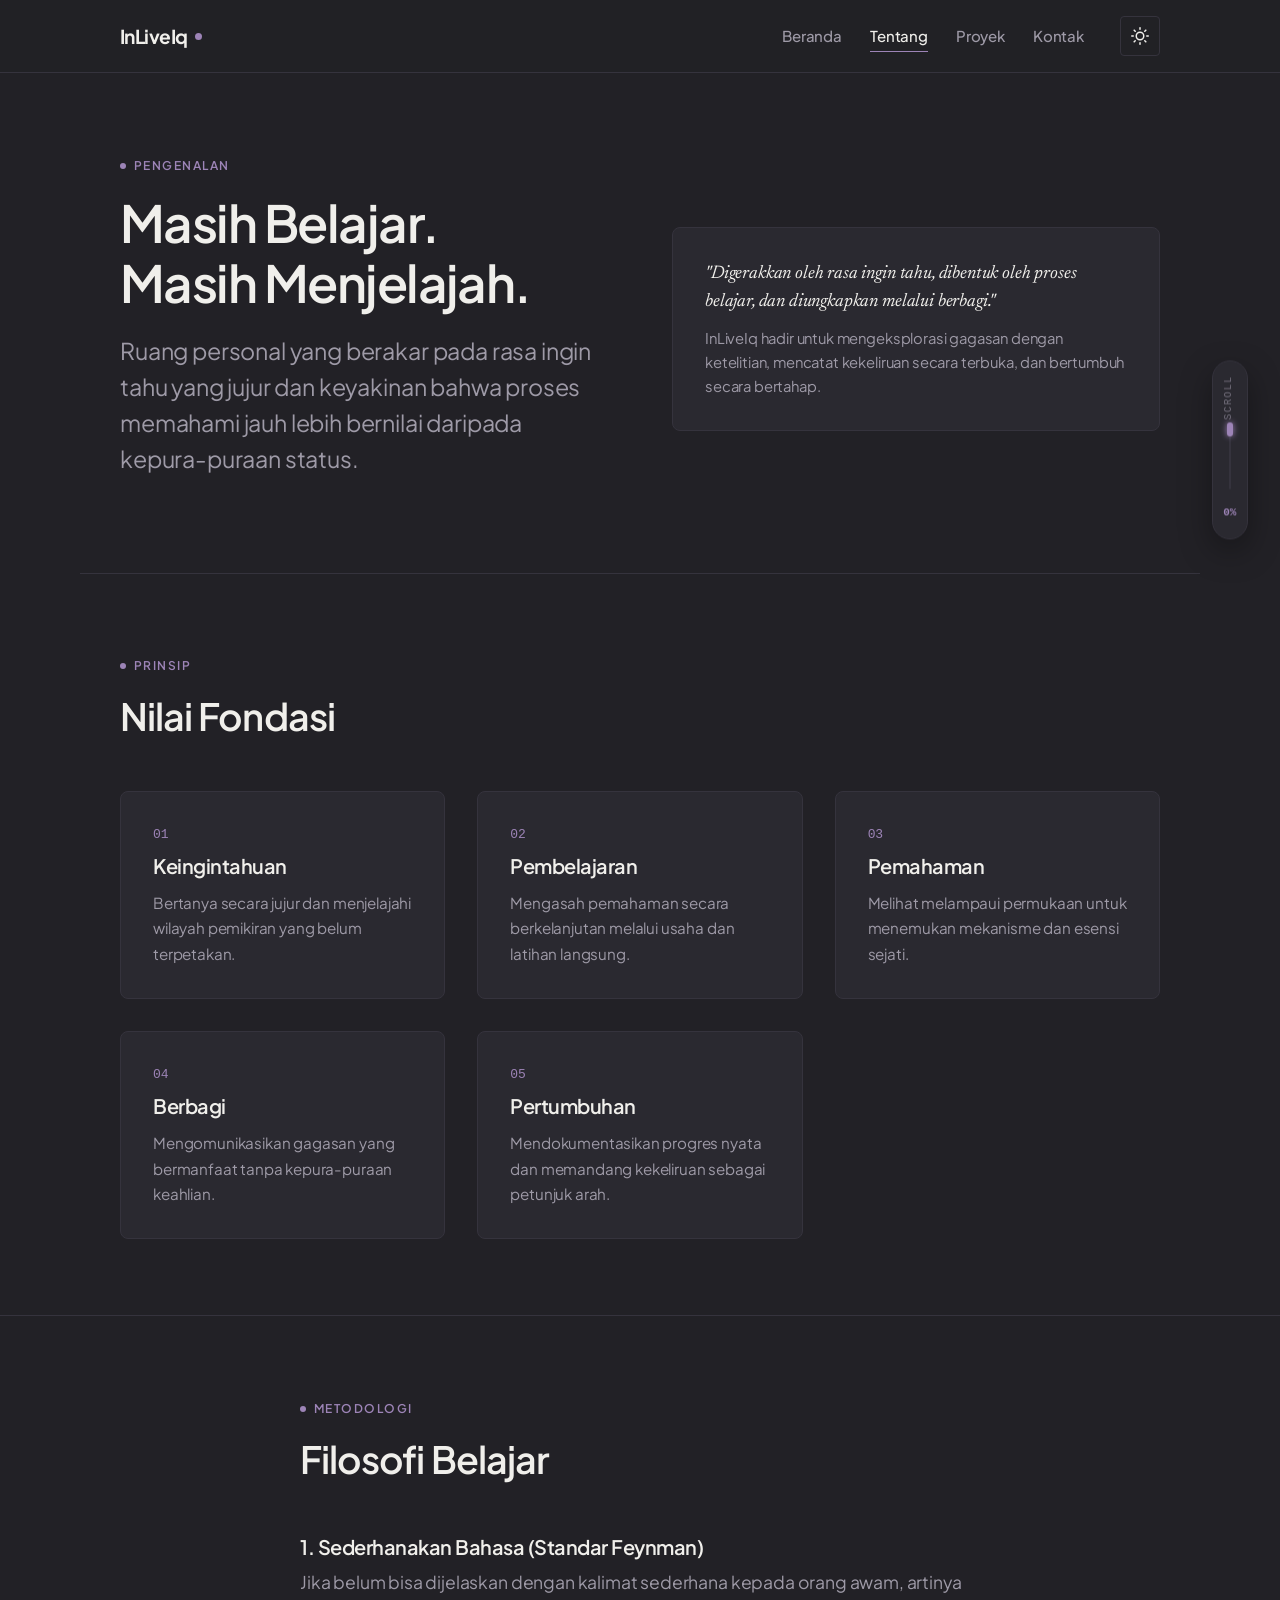
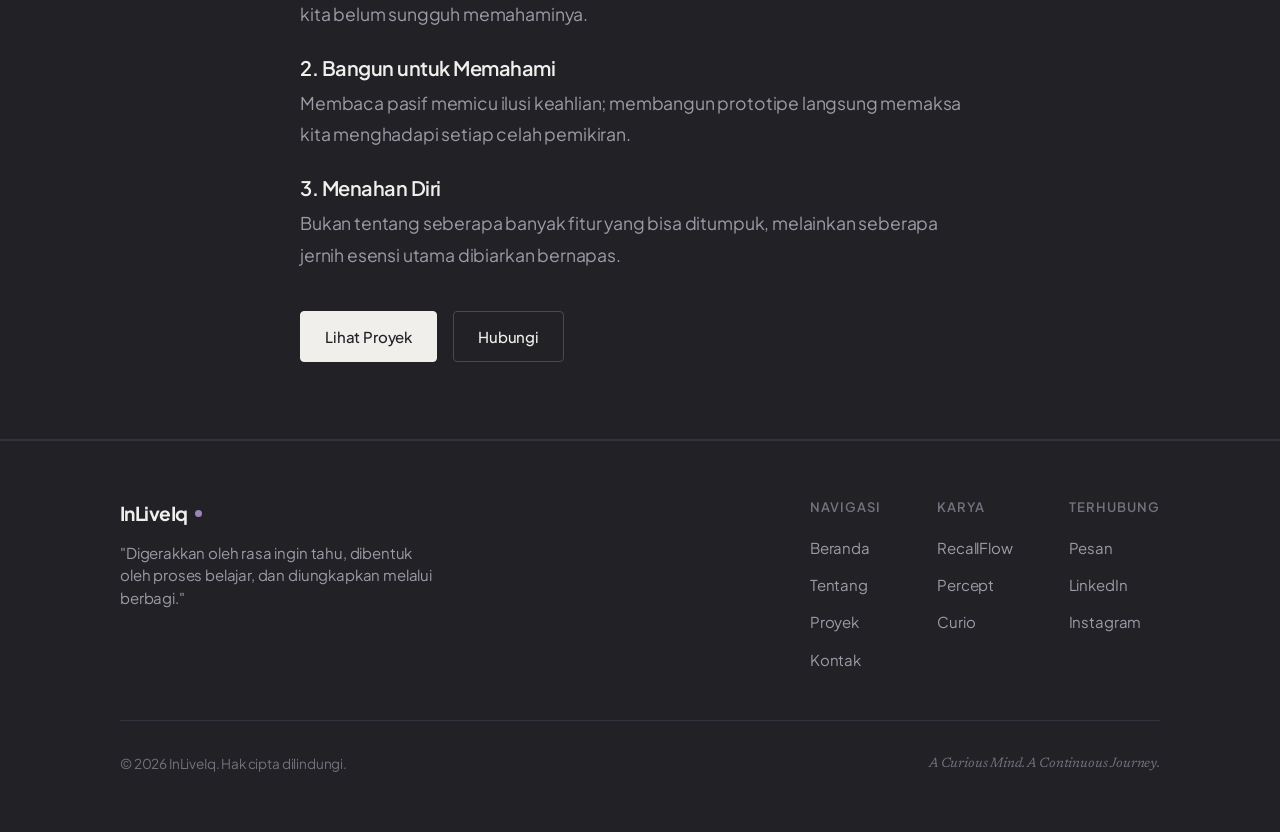
==== commit bd43946b: "feat: implement living micro-elements, comprehensive scroll indicator system, remove wawasan and hea" ====
--- a/about.html
+++ b/about.html
@@ -11,8 +11,19 @@
   <script src="js/theme-transition.js"></script>
 </head>
 <body>
-  <!-- Indikator Progress Scroll -->
-  <div class="scroll-progress-bar" aria-hidden="true"></div>
+  <!-- Indikator Progress Scroll (Track & Bar Selalu Terlihat) -->
+  <div class="scroll-progress-track" aria-hidden="true">
+    <div class="scroll-progress-bar"></div>
+  </div>
+
+  <!-- Indikator Gulir Mengambang Sisi Kanan (HUD) -->
+  <aside class="floating-scroll-hud" aria-label="Indikator Gulir Halaman">
+    <div class="hud-label">SCROLL</div>
+    <div class="hud-track" aria-hidden="true">
+      <div class="hud-thumb" id="hud-thumb"></div>
+    </div>
+    <div class="hud-value" id="hud-pct">0%</div>
+  </aside>
 
   <a href="#main-content" class="skip-to-content">Lewati ke konten utama</a>
 
--- a/css/style.css
+++ b/css/style.css
@@ -100,72 +100,384 @@
 }
 
 /* --------------------------------------------------------------------------
-   Scroll Progress Indicator
-   -------------------------------------------------------------------------- */
-.scroll-progress-bar {
+   Scroll Progress Indicator System (Selalu Terlihat & Multi-Lapisan)
+   -------------------------------------------------------------------------- */
+.scroll-progress-track {
   position: fixed;
   top: 0;
   left: 0;
+  width: 100%;
   height: 3px;
+  background: rgba(120, 97, 143, 0.16);
+  z-index: 10005;
+  pointer-events: none;
+}
+
+:root[data-theme="light"] .scroll-progress-track,
+body[data-theme="light"] .scroll-progress-track {
+  background: rgba(120, 97, 143, 0.22);
+}
+
+.scroll-progress-bar {
+  height: 100%;
+  width: 0%;
   background: var(--accent);
-  z-index: 10005;
-  width: 0%;
-  pointer-events: none;
+  box-shadow: 0 0 8px var(--accent);
   transition: width 0.08s linear;
 }
 
-/* Hero Scroll Indicator */
-.hero-scroll-cue {
+/* --------------------------------------------------------------------------
+   Elemen Mini Hidup (Status Badge, Jam Real-Time, Gelombang Frekuensi)
+   -------------------------------------------------------------------------- */
+.living-status-badge {
   display: inline-flex;
+  align-items: center;
+  gap: 0.65rem;
+  background-color: var(--bg-secondary);
+  border: 1px solid var(--border-subtle);
+  padding: 0.4rem 0.95rem;
+  border-radius: 9999px;
+  margin-bottom: 2rem;
+  font-family: monospace;
+  font-size: 0.775rem;
+  letter-spacing: 0.08em;
+  color: var(--text-secondary);
+  box-shadow: var(--shadow-subtle);
+  transition: border-color var(--transition-fast), transform var(--transition-fast);
+}
+
+.living-status-badge:hover {
+  border-color: var(--accent);
+  transform: translateY(-1px);
+}
+
+.live-beacon {
+  width: 8px;
+  height: 8px;
+  border-radius: 50%;
+  background: #10B981;
+  position: relative;
+  display: inline-block;
+  box-shadow: 0 0 0 0 rgba(16, 185, 129, 0.7);
+  animation: beaconPulse 2s infinite ease-out;
+}
+
+:root[data-theme="light"] .live-beacon,
+body[data-theme="light"] .live-beacon {
+  background: #059669;
+  box-shadow: 0 0 0 0 rgba(5, 150, 105, 0.7);
+}
+
+@keyframes beaconPulse {
+  0% { box-shadow: 0 0 0 0 rgba(16, 185, 129, 0.7); }
+  70% { box-shadow: 0 0 0 8px rgba(16, 185, 129, 0); }
+  100% { box-shadow: 0 0 0 0 rgba(16, 185, 129, 0); }
+}
+
+.badge-status {
+  font-weight: 600;
+  color: var(--text-primary);
+}
+
+.badge-sep {
+  opacity: 0.4;
+}
+
+.badge-location {
+  color: var(--text-muted);
+}
+
+.live-clock {
+  color: var(--accent);
+  font-weight: 600;
+}
+
+.mini-freq-bars {
+  display: inline-flex;
+  align-items: flex-end;
+  gap: 2px;
+  height: 11px;
+  padding-left: 0.25rem;
+}
+
+.mini-freq-bars span {
+  width: 2px;
+  background-color: var(--accent);
+  border-radius: 1px;
+  opacity: 0.85;
+  animation: freqOscillate 1.4s ease-in-out infinite alternate;
+}
+
+.mini-freq-bars span:nth-child(1) { height: 35%; animation-duration: 1.1s; }
+.mini-freq-bars span:nth-child(2) { height: 85%; animation-duration: 1.5s; animation-delay: 0.2s; }
+.mini-freq-bars span:nth-child(3) { height: 50%; animation-duration: 1.2s; animation-delay: 0.4s; }
+.mini-freq-bars span:nth-child(4) { height: 75%; animation-duration: 1.6s; animation-delay: 0.1s; }
+
+@keyframes freqOscillate {
+  0% { transform: scaleY(0.3); }
+  100% { transform: scaleY(1); }
+}
+
+/* --------------------------------------------------------------------------
+   Living Thought Lattice Canvas (Elemen Geometris Hidup & Reaktif)
+   -------------------------------------------------------------------------- */
+.living-canvas-container {
+  margin-top: 2rem;
+  margin-bottom: 2.25rem;
+  max-width: 760px;
+  background: var(--bg-secondary);
+  border: 1px solid var(--border-subtle);
+  border-radius: var(--radius-md);
+  padding: 1rem 1.25rem 0.75rem 1.25rem;
+  position: relative;
+  overflow: hidden;
+  transition: border-color var(--transition-fast), box-shadow var(--transition-fast);
+}
+
+.living-canvas-container:hover {
+  border-color: var(--border-strong);
+  box-shadow: var(--shadow-subtle);
+}
+
+#living-canvas {
+  display: block;
+  width: 100%;
+  height: 220px;
+  cursor: crosshair;
+}
+
+.canvas-ambient-meta {
+  display: flex;
+  justify-content: space-between;
+  align-items: center;
+  margin-top: 0.5rem;
+  padding-top: 0.5rem;
+  border-top: 1px dashed var(--border-subtle);
+  font-family: monospace;
+  font-size: 0.725rem;
+  color: var(--text-muted);
+  letter-spacing: 0.08em;
+}
+
+.canvas-node-indicator {
+  display: inline-flex;
+  align-items: center;
+  gap: 0.45rem;
+}
+
+.canvas-node-indicator .micro-dot {
+  width: 5px;
+  height: 5px;
+  border-radius: 50%;
+  background: var(--accent);
+  display: inline-block;
+  animation: beaconPulse 2.4s infinite;
+}
+
+.canvas-coords {
+  color: var(--accent);
+  font-weight: 500;
+}
+
+/* --------------------------------------------------------------------------
+   Hero Scroll Pill & Floating Side HUD (Indikator Scroll Komprehensif)
+   -------------------------------------------------------------------------- */
+.hero-scroll-wrapper {
+  margin-top: 3.5rem;
+}
+
+.hero-scroll-pill {
+  display: inline-flex;
+  align-items: center;
+  gap: 0.75rem;
+  background-color: var(--bg-secondary);
+  border: 1px solid var(--border-subtle);
+  padding: 0.55rem 1.15rem;
+  border-radius: 9999px;
+  color: var(--text-secondary);
+  font-size: 0.75rem;
+  letter-spacing: 0.12em;
+  font-family: monospace;
+  font-weight: 600;
+  text-decoration: none;
+  transition: all var(--transition-fast);
+  box-shadow: var(--shadow-subtle);
+}
+
+.hero-scroll-pill:hover {
+  border-color: var(--accent);
+  color: var(--text-primary);
+  transform: translateY(-2px);
+  box-shadow: var(--shadow-elevated);
+}
+
+.mouse-icon {
+  width: 14px;
+  height: 22px;
+  border: 1.5px solid var(--accent);
+  border-radius: 8px;
+  display: inline-flex;
+  justify-content: center;
+  align-items: flex-start;
+  padding-top: 3px;
+}
+
+.mouse-wheel {
+  width: 2px;
+  height: 5px;
+  background: var(--accent);
+  border-radius: 1px;
+  animation: mouseWheel 1.8s ease-in-out infinite;
+}
+
+@keyframes mouseWheel {
+  0% { transform: translateY(0); opacity: 1; }
+  60% { transform: translateY(6px); opacity: 0.2; }
+  100% { transform: translateY(0); opacity: 1; }
+}
+
+.scroll-pill-text {
+  color: var(--text-secondary);
+}
+
+.scroll-pill-arrow {
+  color: var(--accent);
+  font-size: 0.85rem;
+  animation: arrowBounce 1.8s ease-in-out infinite;
+}
+
+@keyframes arrowBounce {
+  0%, 100% { transform: translateY(0); }
+  50% { transform: translateY(3px); }
+}
+
+.scroll-pill-pct {
+  background: var(--accent-soft);
+  color: var(--accent);
+  padding: 0.15rem 0.45rem;
+  border-radius: 4px;
+  font-size: 0.7rem;
+}
+
+/* Floating Right-Side HUD */
+.floating-scroll-hud {
+  position: fixed;
+  right: clamp(1rem, 2.5vw, 2.25rem);
+  top: 50%;
+  transform: translateY(-50%);
+  z-index: 990;
+  display: flex;
   flex-direction: column;
   align-items: center;
-  gap: 0.75rem;
-  margin-top: 3.5rem;
+  gap: 0.65rem;
+  background: var(--bg-secondary);
+  border: 1px solid var(--border-subtle);
+  padding: 0.85rem 0.55rem;
+  border-radius: 9999px;
+  box-shadow: var(--shadow-elevated);
+  backdrop-filter: blur(8px);
+  -webkit-backdrop-filter: blur(8px);
+  pointer-events: auto;
+  user-select: none;
+}
+
+.hud-label {
+  font-family: monospace;
+  font-size: 0.625rem;
+  letter-spacing: 0.14em;
   color: var(--text-muted);
-  font-size: 0.75rem;
-  letter-spacing: 0.18em;
-  text-transform: uppercase;
-  font-weight: 500;
-  text-decoration: none;
-  transition: color var(--transition-fast);
-}
-
-.hero-scroll-cue:hover {
-  color: var(--accent);
-}
-
-.scroll-cue-track {
-  width: 1px;
-  height: 48px;
+  writing-mode: vertical-rl;
+  transform: rotate(180deg);
+}
+
+.hud-track {
+  width: 2px;
+  height: 60px;
   background: var(--border-subtle);
   position: relative;
-  overflow: hidden;
-}
-
-.scroll-cue-track::after {
-  content: '';
+  border-radius: 1px;
+}
+
+.hud-thumb {
   position: absolute;
-  top: 0;
-  left: 0;
-  width: 100%;
-  height: 40%;
+  top: 0%;
+  left: 50%;
+  transform: translate(-50%, -50%);
+  width: 6px;
+  height: 14px;
   background: var(--accent);
-  animation: scrollGlide 2.2s cubic-bezier(0.65, 0, 0.35, 1) infinite;
-}
-
-@keyframes scrollGlide {
-  0% { transform: translateY(-100%); opacity: 0; }
-  30% { opacity: 1; }
-  100% { transform: translateY(280%); opacity: 0; }
-}
-
-/* Minimal Silhouette Container */
-.silhouette-wrapper {
-  margin-top: 2.5rem;
-  margin-bottom: 2.5rem;
-  max-width: 680px;
-  opacity: 0.9;
-  transition: opacity var(--transition-base);
+  border-radius: 3px;
+  box-shadow: 0 0 6px var(--accent);
+  transition: top 0.08s linear;
+}
+
+.hud-value {
+  font-family: monospace;
+  font-size: 0.6875rem;
+  color: var(--accent);
+  font-weight: 700;
+  padding: 0.2rem 0;
+}
+
+.hud-nav {
+  display: flex;
+  flex-direction: column;
+  gap: 0.4rem;
+  margin-top: 0.25rem;
+  position: relative;
+}
+
+.hud-nav-item {
+  width: 22px;
+  height: 22px;
+  display: flex;
+  align-items: center;
+  justify-content: center;
+  border-radius: 50%;
+  font-family: monospace;
+  font-size: 0.65rem;
+  color: var(--text-muted);
+  text-decoration: none;
+  position: relative;
+  transition: all var(--transition-fast);
+}
+
+.hud-nav-item:hover,
+.hud-nav-item.active {
+  color: var(--bg-primary);
+  background: var(--accent);
+}
+
+.hud-nav-tooltip {
+  position: absolute;
+  right: calc(100% + 0.75rem);
+  top: 50%;
+  transform: translateY(-50%);
+  background: var(--bg-secondary);
+  border: 1px solid var(--border-subtle);
+  color: var(--text-primary);
+  font-family: var(--font-sans);
+  font-size: 0.75rem;
+  padding: 0.25rem 0.6rem;
+  border-radius: var(--radius-sm);
+  white-space: nowrap;
+  pointer-events: none;
+  opacity: 0;
+  visibility: hidden;
+  transition: opacity var(--transition-fast), transform var(--transition-fast);
+  box-shadow: var(--shadow-subtle);
+}
+
+.hud-nav-item:hover .hud-nav-tooltip {
+  opacity: 1;
+  visibility: visible;
+  transform: translateY(-50%) translateX(-2px);
+}
+
+@media (max-width: 900px) {
+  .floating-scroll-hud {
+    display: none;
+  }
 }
 
 .silhouette-wrapper:hover {
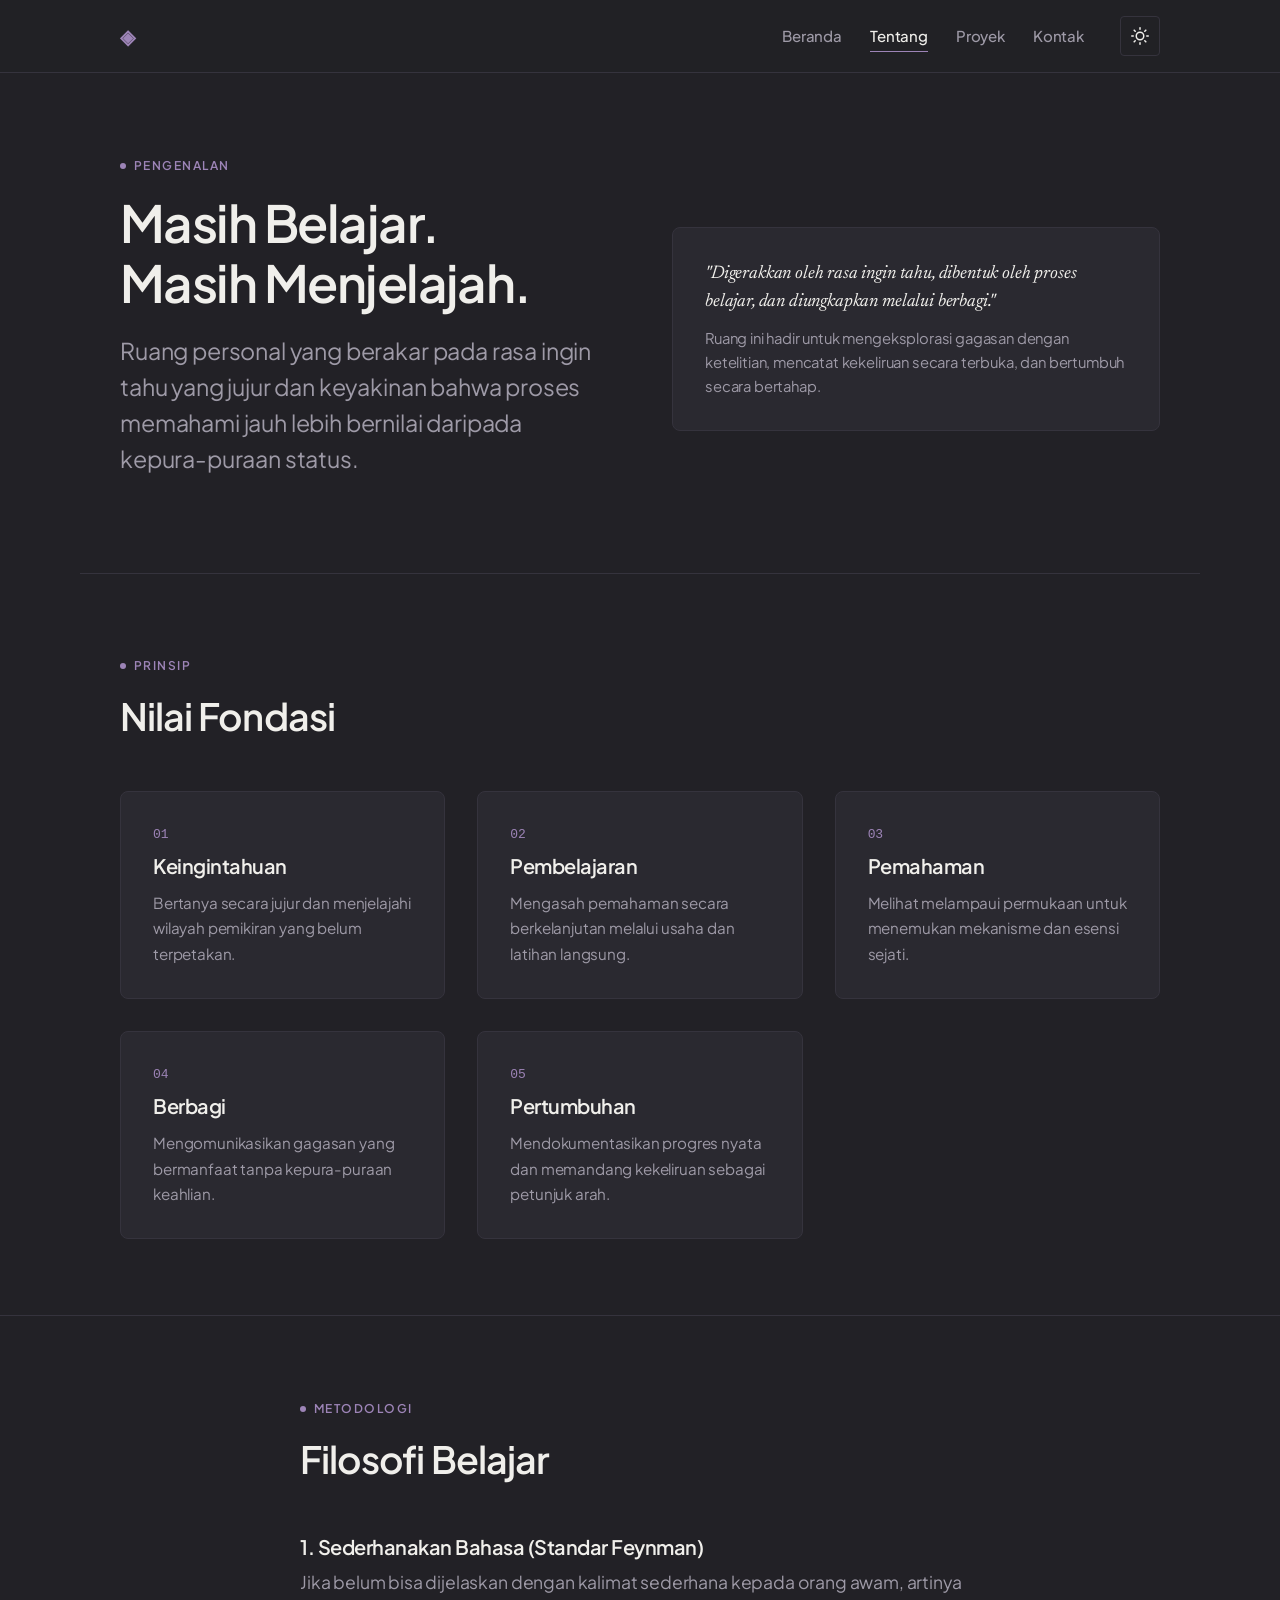
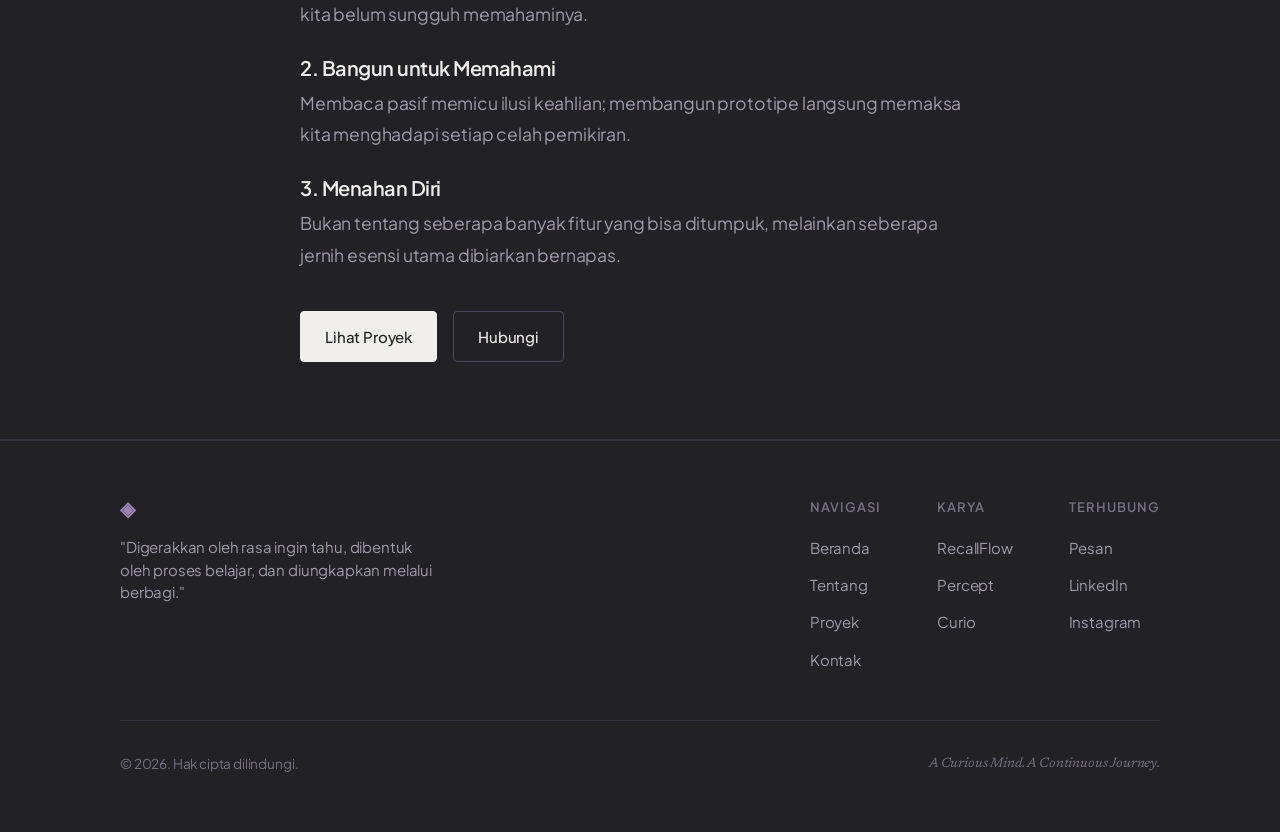
==== commit 3526be91: "refactor: symmetrical centered hero, clean line scroll indicator under header, remove InLiveIq brand" ====
--- a/about.html
+++ b/about.html
@@ -3,36 +3,21 @@
 <head>
   <meta charset="UTF-8">
   <meta name="viewport" content="width=device-width, initial-scale=1.0">
-  <meta name="description" content="Tentang InLiveIq — Nilai-nilai fondasi dan filosofi belajar.">
+  <meta name="description" content="Tentang — Nilai-nilai fondasi dan filosofi belajar.">
   <meta name="theme-color" content="#222126">
-  <title>Tentang — InLiveIq</title>
+  <title>Tentang — Portofolio Personal</title>
   
   <link rel="stylesheet" href="css/style.css">
   <script src="js/theme-transition.js"></script>
 </head>
 <body>
-  <!-- Indikator Progress Scroll (Track & Bar Selalu Terlihat) -->
-  <div class="scroll-progress-track" aria-hidden="true">
-    <div class="scroll-progress-bar"></div>
-  </div>
-
-  <!-- Indikator Gulir Mengambang Sisi Kanan (HUD) -->
-  <aside class="floating-scroll-hud" aria-label="Indikator Gulir Halaman">
-    <div class="hud-label">SCROLL</div>
-    <div class="hud-track" aria-hidden="true">
-      <div class="hud-thumb" id="hud-thumb"></div>
-    </div>
-    <div class="hud-value" id="hud-pct">0%</div>
-  </aside>
-
   <a href="#main-content" class="skip-to-content">Lewati ke konten utama</a>
 
   <!-- Navigasi -->
   <header class="site-header">
     <div class="container nav-container">
-      <a href="index.html" class="brand-link" aria-label="Beranda InLiveIq">
-        <span>InLiveIq</span>
-        <span class="brand-dot" aria-hidden="true"></span>
+      <a href="index.html" class="brand-link" aria-label="Beranda">
+        <span class="brand-symbol" aria-hidden="true">◈</span>
       </a>
 
       <!-- Navigasi Desktop -->
@@ -75,6 +60,11 @@
           <line x1="6" y1="6" x2="18" y2="18"></line>
         </svg>
       </button>
+    </div>
+
+    <!-- Garis Indikator Scroll Simpel di Bawah Header -->
+    <div class="header-scroll-progress" aria-hidden="true">
+      <div class="header-scroll-progress-bar"></div>
     </div>
   </header>
 
@@ -123,7 +113,7 @@
             "Digerakkan oleh rasa ingin tahu, dibentuk oleh proses belajar, dan diungkapkan melalui berbagi."
           </p>
           <p style="color: var(--text-secondary); font-size: 0.925rem; line-height: 1.6;">
-            InLiveIq hadir untuk mengeksplorasi gagasan dengan ketelitian, mencatat kekeliruan secara terbuka, dan bertumbuh secara bertahap.
+            Ruang ini hadir untuk mengeksplorasi gagasan dengan ketelitian, mencatat kekeliruan secara terbuka, dan bertumbuh secara bertahap.
           </p>
         </div>
       </div>
@@ -201,9 +191,8 @@
     <div class="container">
       <div class="footer-top">
         <div class="footer-brand">
-          <a href="index.html" class="brand-link">
-            <span>InLiveIq</span>
-            <span class="brand-dot" aria-hidden="true"></span>
+          <a href="index.html" class="brand-link" aria-label="Beranda">
+            <span class="brand-symbol" aria-hidden="true">◈</span>
           </a>
           <p class="footer-tagline">
             "Digerakkan oleh rasa ingin tahu, dibentuk oleh proses belajar, dan diungkapkan melalui berbagi."
@@ -236,7 +225,7 @@
       </div>
 
       <div class="footer-bottom">
-        <p>&copy; 2026 InLiveIq. Hak cipta dilindungi.</p>
+        <p>&copy; 2026. Hak cipta dilindungi.</p>
         <p style="font-family: var(--font-serif); font-style: italic;">A Curious Mind. A Continuous Journey.</p>
       </div>
     </div>
--- a/css/style.css
+++ b/css/style.css
@@ -100,29 +100,29 @@
 }
 
 /* --------------------------------------------------------------------------
-   Scroll Progress Indicator System (Selalu Terlihat & Multi-Lapisan)
-   -------------------------------------------------------------------------- */
-.scroll-progress-track {
-  position: fixed;
-  top: 0;
+   Indikator Scroll Simpel (Garis Halus Tepat di Bawah Header)
+   -------------------------------------------------------------------------- */
+.header-scroll-progress {
+  position: absolute;
+  bottom: 0;
   left: 0;
   width: 100%;
-  height: 3px;
+  height: 2px;
+  background: rgba(120, 97, 143, 0.12);
+  pointer-events: none;
+  overflow: hidden;
+}
+
+:root[data-theme="light"] .header-scroll-progress,
+body[data-theme="light"] .header-scroll-progress {
   background: rgba(120, 97, 143, 0.16);
-  z-index: 10005;
-  pointer-events: none;
-}
-
-:root[data-theme="light"] .scroll-progress-track,
-body[data-theme="light"] .scroll-progress-track {
-  background: rgba(120, 97, 143, 0.22);
-}
-
-.scroll-progress-bar {
+}
+
+.header-scroll-progress-bar {
   height: 100%;
   width: 0%;
   background: var(--accent);
-  box-shadow: 0 0 8px var(--accent);
+  box-shadow: 0 0 6px var(--accent);
   transition: width 0.08s linear;
 }
 
@@ -137,7 +137,7 @@
   border: 1px solid var(--border-subtle);
   padding: 0.4rem 0.95rem;
   border-radius: 9999px;
-  margin-bottom: 2rem;
+  margin-bottom: 2.25rem;
   font-family: monospace;
   font-size: 0.775rem;
   letter-spacing: 0.08em;
@@ -219,71 +219,12 @@
 }
 
 /* --------------------------------------------------------------------------
-   Living Thought Lattice Canvas (Elemen Geometris Hidup & Reaktif)
-   -------------------------------------------------------------------------- */
-.living-canvas-container {
-  margin-top: 2rem;
-  margin-bottom: 2.25rem;
-  max-width: 760px;
-  background: var(--bg-secondary);
-  border: 1px solid var(--border-subtle);
-  border-radius: var(--radius-md);
-  padding: 1rem 1.25rem 0.75rem 1.25rem;
-  position: relative;
-  overflow: hidden;
-  transition: border-color var(--transition-fast), box-shadow var(--transition-fast);
-}
-
-.living-canvas-container:hover {
-  border-color: var(--border-strong);
-  box-shadow: var(--shadow-subtle);
-}
-
-#living-canvas {
-  display: block;
-  width: 100%;
-  height: 220px;
-  cursor: crosshair;
-}
-
-.canvas-ambient-meta {
-  display: flex;
-  justify-content: space-between;
-  align-items: center;
-  margin-top: 0.5rem;
-  padding-top: 0.5rem;
-  border-top: 1px dashed var(--border-subtle);
-  font-family: monospace;
-  font-size: 0.725rem;
-  color: var(--text-muted);
-  letter-spacing: 0.08em;
-}
-
-.canvas-node-indicator {
-  display: inline-flex;
-  align-items: center;
-  gap: 0.45rem;
-}
-
-.canvas-node-indicator .micro-dot {
-  width: 5px;
-  height: 5px;
-  border-radius: 50%;
-  background: var(--accent);
-  display: inline-block;
-  animation: beaconPulse 2.4s infinite;
-}
-
-.canvas-coords {
-  color: var(--accent);
-  font-weight: 500;
-}
-
-/* --------------------------------------------------------------------------
-   Hero Scroll Pill & Floating Side HUD (Indikator Scroll Komprehensif)
+   Hero Scroll Pill (Simpel & Simetris)
    -------------------------------------------------------------------------- */
 .hero-scroll-wrapper {
-  margin-top: 3.5rem;
+  margin-top: 2.25rem;
+  display: flex;
+  justify-content: center;
 }
 
 .hero-scroll-pill {
@@ -292,7 +233,7 @@
   gap: 0.75rem;
   background-color: var(--bg-secondary);
   border: 1px solid var(--border-subtle);
-  padding: 0.55rem 1.15rem;
+  padding: 0.5rem 1.15rem;
   border-radius: 9999px;
   color: var(--text-secondary);
   font-size: 0.75rem;
@@ -349,135 +290,6 @@
 @keyframes arrowBounce {
   0%, 100% { transform: translateY(0); }
   50% { transform: translateY(3px); }
-}
-
-.scroll-pill-pct {
-  background: var(--accent-soft);
-  color: var(--accent);
-  padding: 0.15rem 0.45rem;
-  border-radius: 4px;
-  font-size: 0.7rem;
-}
-
-/* Floating Right-Side HUD */
-.floating-scroll-hud {
-  position: fixed;
-  right: clamp(1rem, 2.5vw, 2.25rem);
-  top: 50%;
-  transform: translateY(-50%);
-  z-index: 990;
-  display: flex;
-  flex-direction: column;
-  align-items: center;
-  gap: 0.65rem;
-  background: var(--bg-secondary);
-  border: 1px solid var(--border-subtle);
-  padding: 0.85rem 0.55rem;
-  border-radius: 9999px;
-  box-shadow: var(--shadow-elevated);
-  backdrop-filter: blur(8px);
-  -webkit-backdrop-filter: blur(8px);
-  pointer-events: auto;
-  user-select: none;
-}
-
-.hud-label {
-  font-family: monospace;
-  font-size: 0.625rem;
-  letter-spacing: 0.14em;
-  color: var(--text-muted);
-  writing-mode: vertical-rl;
-  transform: rotate(180deg);
-}
-
-.hud-track {
-  width: 2px;
-  height: 60px;
-  background: var(--border-subtle);
-  position: relative;
-  border-radius: 1px;
-}
-
-.hud-thumb {
-  position: absolute;
-  top: 0%;
-  left: 50%;
-  transform: translate(-50%, -50%);
-  width: 6px;
-  height: 14px;
-  background: var(--accent);
-  border-radius: 3px;
-  box-shadow: 0 0 6px var(--accent);
-  transition: top 0.08s linear;
-}
-
-.hud-value {
-  font-family: monospace;
-  font-size: 0.6875rem;
-  color: var(--accent);
-  font-weight: 700;
-  padding: 0.2rem 0;
-}
-
-.hud-nav {
-  display: flex;
-  flex-direction: column;
-  gap: 0.4rem;
-  margin-top: 0.25rem;
-  position: relative;
-}
-
-.hud-nav-item {
-  width: 22px;
-  height: 22px;
-  display: flex;
-  align-items: center;
-  justify-content: center;
-  border-radius: 50%;
-  font-family: monospace;
-  font-size: 0.65rem;
-  color: var(--text-muted);
-  text-decoration: none;
-  position: relative;
-  transition: all var(--transition-fast);
-}
-
-.hud-nav-item:hover,
-.hud-nav-item.active {
-  color: var(--bg-primary);
-  background: var(--accent);
-}
-
-.hud-nav-tooltip {
-  position: absolute;
-  right: calc(100% + 0.75rem);
-  top: 50%;
-  transform: translateY(-50%);
-  background: var(--bg-secondary);
-  border: 1px solid var(--border-subtle);
-  color: var(--text-primary);
-  font-family: var(--font-sans);
-  font-size: 0.75rem;
-  padding: 0.25rem 0.6rem;
-  border-radius: var(--radius-sm);
-  white-space: nowrap;
-  pointer-events: none;
-  opacity: 0;
-  visibility: hidden;
-  transition: opacity var(--transition-fast), transform var(--transition-fast);
-  box-shadow: var(--shadow-subtle);
-}
-
-.hud-nav-item:hover .hud-nav-tooltip {
-  opacity: 1;
-  visibility: visible;
-  transform: translateY(-50%) translateX(-2px);
-}
-
-@media (max-width: 900px) {
-  .floating-scroll-hud {
-    display: none;
-  }
 }
 
 .silhouette-wrapper:hover {
@@ -663,27 +475,35 @@
   height: var(--header-height);
 }
 
-/* Brand Wordmark */
+/* Brand Mark (Minimalist & Non-Branded) */
 .brand-link {
   display: inline-flex;
   align-items: center;
-  gap: 0.5rem;
-  font-size: 1.2rem;
-  font-weight: 700;
-  letter-spacing: -0.03em;
-  color: var(--text-primary);
+  gap: 0.4rem;
+  font-size: 1.15rem;
+  font-weight: 600;
+  color: var(--text-primary);
+  letter-spacing: -0.01em;
+  transition: opacity var(--transition-fast);
+}
+
+.brand-symbol {
+  font-size: 1.25rem;
+  color: var(--accent);
+  line-height: 1;
+  transition: transform var(--transition-fast);
+}
+
+.brand-link:hover .brand-symbol {
+  transform: rotate(45deg);
 }
 
 .brand-dot {
-  width: 7px;
-  height: 7px;
+  width: 6px;
+  height: 6px;
   border-radius: 50%;
   background-color: var(--accent);
   transition: transform var(--transition-fast);
-}
-
-.brand-link:hover .brand-dot {
-  transform: scale(1.3);
 }
 
 /* Desktop Navigation */
@@ -895,54 +715,56 @@
 }
 
 /* --------------------------------------------------------------------------
-   Hero Section (Airy, Spacious & Editorial)
+   Hero Section (Airy, Spacious, Symmetrical & Editorial)
    -------------------------------------------------------------------------- */
 .hero-section {
-  padding-top: clamp(4rem, 9vw, 8rem);
-  padding-bottom: clamp(3.5rem, 8vw, 6.5rem);
+  padding-top: clamp(5rem, 11vw, 9.5rem);
+  padding-bottom: clamp(4.5rem, 9vw, 7.5rem);
   border-bottom: 1px solid var(--border-subtle);
   position: relative;
+  text-align: center;
 }
 
 .hero-content {
-  max-width: 900px;
-}
-
-.hero-meta-label {
-  font-family: monospace;
-  font-size: 0.8125rem;
-  color: var(--accent);
-  letter-spacing: 0.14em;
-  text-transform: uppercase;
-  margin-bottom: 2rem;
-  display: block;
+  max-width: 820px;
+  margin-left: auto;
+  margin-right: auto;
+  text-align: center;
+  display: flex;
+  flex-direction: column;
+  align-items: center;
 }
 
 .hero-editorial-statement {
   font-family: var(--font-serif);
-  font-size: clamp(2rem, 4.5vw, 3.4rem);
-  line-height: 1.25;
+  font-size: clamp(2.3rem, 5.2vw, 4rem);
+  line-height: 1.2;
   font-weight: 400;
-  letter-spacing: -0.02em;
+  letter-spacing: -0.025em;
   color: var(--text-primary);
   margin-bottom: 1.5rem;
+  max-width: 780px;
+  text-align: center;
 }
 
 .hero-supporting {
   font-size: clamp(1.05rem, 1.8vw, 1.25rem);
   color: var(--text-secondary);
-  line-height: 1.6;
-  max-width: 680px;
-  margin-bottom: 2rem;
+  line-height: 1.65;
+  max-width: 620px;
+  margin-bottom: 2.5rem;
   font-weight: 300;
+  text-align: center;
 }
 
 .hero-actions {
   display: flex;
   align-items: center;
+  justify-content: center;
   gap: 1.25rem;
   flex-wrap: wrap;
-  margin-top: 1.5rem;
+  margin-top: 0.5rem;
+  margin-bottom: 1rem;
 }
 
 /* --------------------------------------------------------------------------
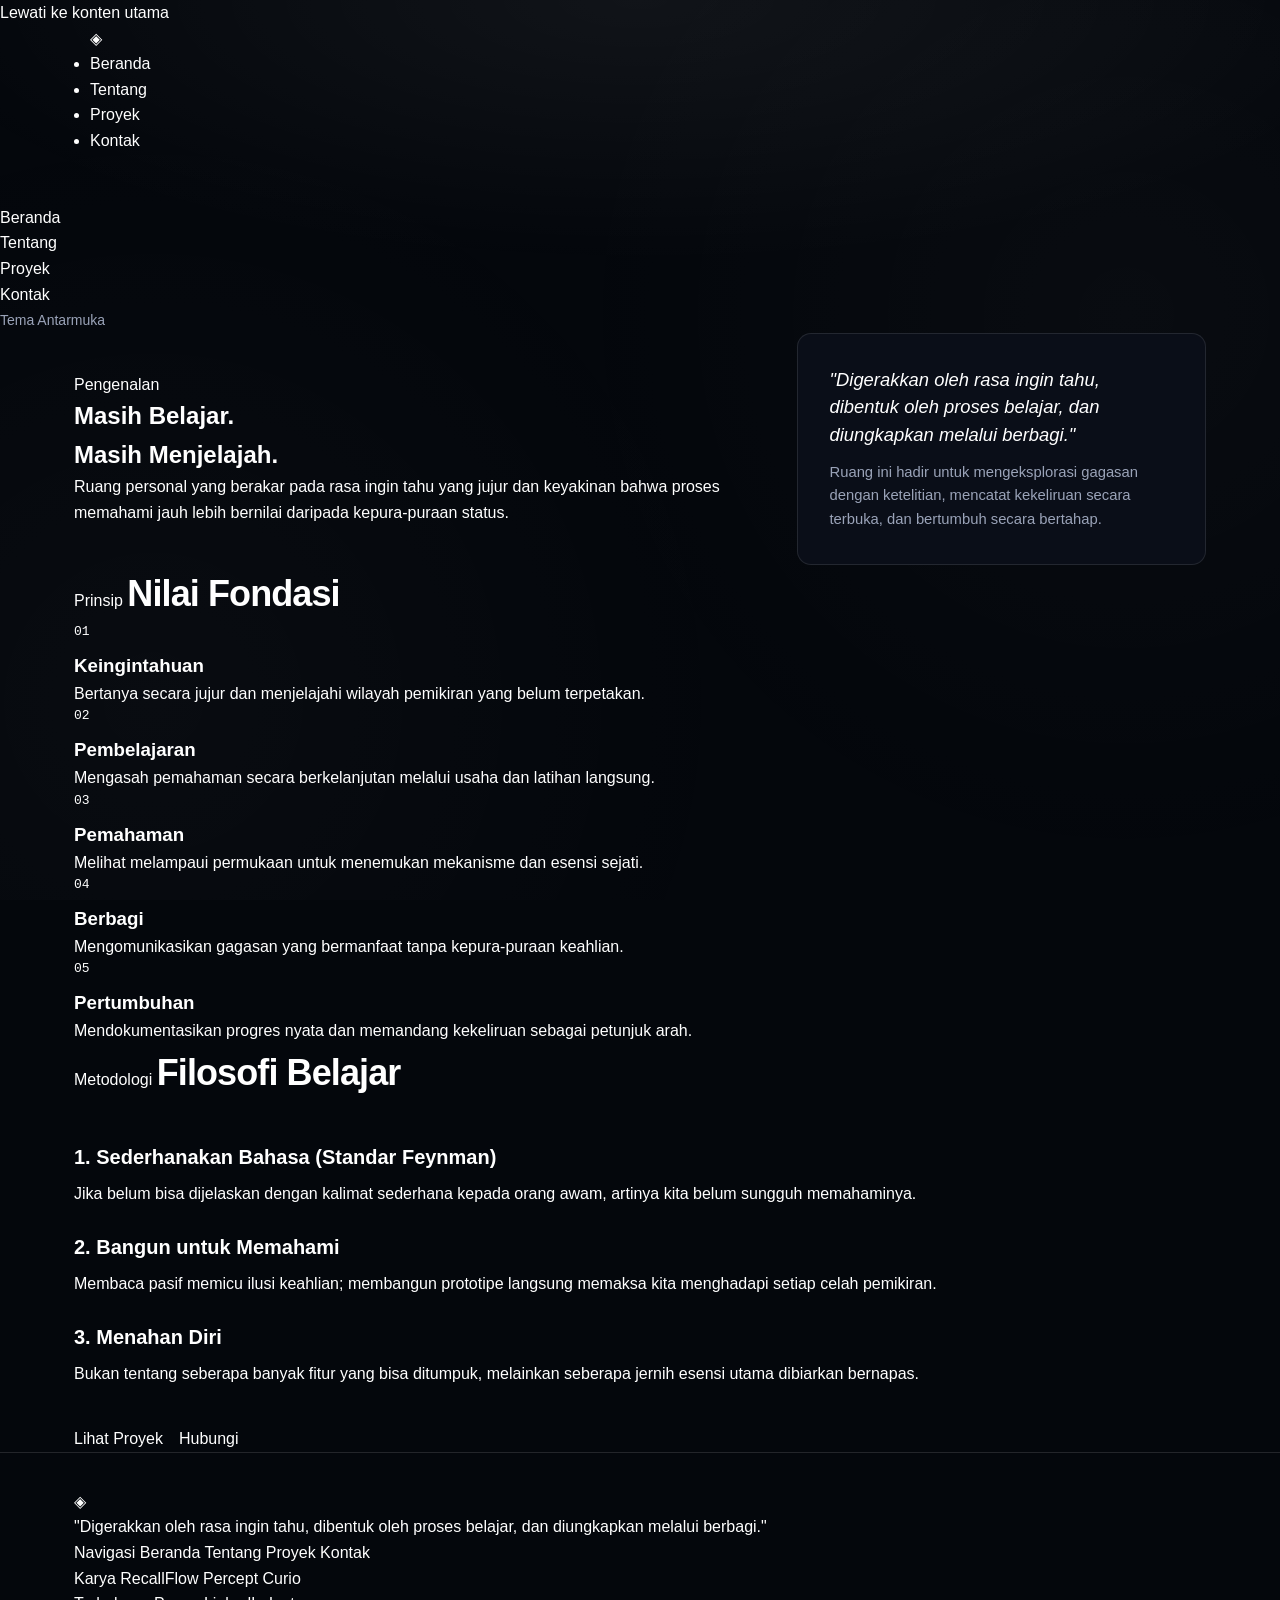
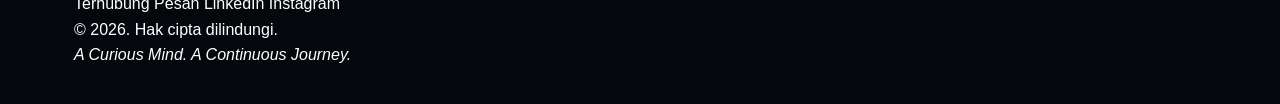
==== commit d119ad69: "feat(hero,ui): pasang copy hero opsi 1 (Riski Raditiya) dan tambah elemen layering arsitektural di s" ====
--- a/about.html
+++ b/about.html
@@ -7,7 +7,7 @@
   <meta name="theme-color" content="#222126">
   <title>Tentang — Portofolio Personal</title>
   
-  <link rel="stylesheet" href="css/style.css">
+  <link rel="stylesheet" href="css/style.css?v=layered2">
   <script src="js/theme-transition.js"></script>
 </head>
 <body>
--- a/css/style.css
+++ b/css/style.css
@@ -1,299 +1,95 @@
 /* ==========================================================================
-   InLiveIq — Personal Editorial Portfolio Design System
-   "A Curious Mind. A Continuous Journey."
+   Monochrome Editorial Portfolio (White Nuance / Deep Obsidian)
+   Ultra-Smooth 60FPS Compositor Architecture & Mobile-First Responsive Layout
    ========================================================================== */
 
-@import url('https://fonts.googleapis.com/css2?family=Newsreader:ital,opsz,wght@0,6..72,400;0,6..72,500;1,6..72,400;1,6..72,500&family=Plus+Jakarta+Sans:ital,wght@0,300;0,400;0,500;0,600;0,700;1,400&display=swap');
-
 /* --------------------------------------------------------------------------
-   CSS Variables & Theming System
+   Design Tokens & CSS Variables (White & Deep Obsidian)
    -------------------------------------------------------------------------- */
 :root {
-  /* Common metrics */
-  --font-sans: 'Plus Jakarta Sans', -apple-system, BlinkMacSystemFont, 'Segoe UI', Roboto, Helvetica, Arial, sans-serif;
-  --font-serif: 'Newsreader', Georgia, Cambria, 'Times New Roman', serif;
-  
-  --max-width: 1120px;
-  --max-width-narrow: 760px;
-  --max-width-wide: 1240px;
-  
-  --radius-sm: 4px;
-  --radius-md: 8px;
-  --radius-lg: 12px;
+  --font-sans: 'Plus Jakarta Sans', -apple-system, BlinkMacSystemFont, 'Segoe UI', Roboto, sans-serif;
+  --font-mono: 'Space Grotesk', ui-monospace, SFMono-Regular, Menlo, Monaco, Consolas, monospace;
+
+  --max-width: 1180px;
+  --max-width-wide: 1280px;
+  --header-height: 76px;
+
+  --radius-xs: 4px;
+  --radius-sm: 8px;
+  --radius-md: 14px;
+  --radius-lg: 20px;
+  --radius-xl: 28px;
   --radius-full: 9999px;
 
-  --transition-fast: 150ms ease;
-  --transition-base: 240ms cubic-bezier(0.16, 1, 0.3, 1);
-  --transition-slow: 400ms cubic-bezier(0.16, 1, 0.3, 1);
-  
-  --header-height: 72px;
-}
-
-/* Dark Theme (Default) */
+  --transition-fast: 160ms cubic-bezier(0.16, 1, 0.3, 1);
+  --transition-base: 260ms cubic-bezier(0.16, 1, 0.3, 1);
+  --transition-smooth: 420ms cubic-bezier(0.16, 1, 0.3, 1);
+}
+
+/* Deep Obsidian Dark Theme (White Accent / Nuance) */
 :root,
-:root[data-theme="dark"],
-body[data-theme="dark"],
-html[data-theme="dark"],
-[data-theme="dark"] {
-  --bg-primary: #222126;
-  --bg-secondary: #2A2930;
-  --bg-tertiary: #32313B;
-  --card-canvas-bg: #27262D;
-
-  --text-primary: #F0EFEB;
-  --text-secondary: #9E9AA7;
-  --text-muted: #74707D;
-  --text-inverse: #222126;
-
-  --accent: #9D84B7;
-  --accent-soft: #383344;
-  --accent-hover: #B59FD0;
-  --accent-border: #4D455D;
-
-  --border-subtle: #35333D;
-  --border-strong: #4B4756;
-  --border-focus: #9D84B7;
-
-  --shadow-subtle: 0 4px 20px rgba(0, 0, 0, 0.25);
-  --shadow-elevated: 0 12px 32px rgba(0, 0, 0, 0.35);
-
-  --badge-bg: #2F2D37;
-  --badge-text: #BCA9D2;
-}
-
-/* Light Theme */
-:root[data-theme="light"],
-body[data-theme="light"],
-html[data-theme="light"],
-[data-theme="light"] {
-  --bg-primary: #F5F3EF;
-  --bg-secondary: #ECE9E3;
-  --bg-tertiary: #E3DFD7;
-  --card-canvas-bg: #EAE6DF;
-
-  --text-primary: #252329;
-  --text-secondary: #77727A;
-  --text-muted: #96919B;
-  --text-inverse: #F5F3EF;
-
-  --accent: #78618F;
-  --accent-soft: #E9E1EF;
-  --accent-hover: #604B76;
-  --accent-border: #C8BED2;
-
-  --border-subtle: #DDD8D1;
-  --border-strong: #BDB6AC;
-  --border-focus: #78618F;
-
-  --shadow-subtle: 0 4px 20px rgba(40, 30, 45, 0.05);
-  --shadow-elevated: 0 12px 32px rgba(40, 30, 45, 0.08);
-
-  --badge-bg: #EAE3F0;
-  --badge-text: #664E7C;
-}
-
-  --shadow-subtle: 0 4px 20px rgba(40, 30, 45, 0.05);
-  --shadow-elevated: 0 12px 32px rgba(40, 30, 45, 0.08);
-
-  --badge-bg: #EAE3F0;
-  --badge-text: #664E7C;
-}
-
-/* --------------------------------------------------------------------------
-   Indikator Scroll Simpel (Garis Halus Tepat di Bawah Header)
-   -------------------------------------------------------------------------- */
-.header-scroll-progress {
-  position: absolute;
-  bottom: 0;
-  left: 0;
-  width: 100%;
-  height: 2px;
-  background: rgba(120, 97, 143, 0.12);
-  pointer-events: none;
-  overflow: hidden;
-}
-
-:root[data-theme="light"] .header-scroll-progress,
-body[data-theme="light"] .header-scroll-progress {
-  background: rgba(120, 97, 143, 0.16);
-}
-
-.header-scroll-progress-bar {
-  height: 100%;
-  width: 0%;
-  background: var(--accent);
-  box-shadow: 0 0 6px var(--accent);
-  transition: width 0.08s linear;
-}
-
-/* --------------------------------------------------------------------------
-   Elemen Mini Hidup (Status Badge, Jam Real-Time, Gelombang Frekuensi)
-   -------------------------------------------------------------------------- */
-.living-status-badge {
-  display: inline-flex;
-  align-items: center;
-  gap: 0.65rem;
-  background-color: var(--bg-secondary);
-  border: 1px solid var(--border-subtle);
-  padding: 0.4rem 0.95rem;
-  border-radius: 9999px;
-  margin-bottom: 2.25rem;
-  font-family: monospace;
-  font-size: 0.775rem;
-  letter-spacing: 0.08em;
-  color: var(--text-secondary);
-  box-shadow: var(--shadow-subtle);
-  transition: border-color var(--transition-fast), transform var(--transition-fast);
-}
-
-.living-status-badge:hover {
-  border-color: var(--accent);
-  transform: translateY(-1px);
-}
-
-.live-beacon {
-  width: 8px;
-  height: 8px;
-  border-radius: 50%;
-  background: #10B981;
-  position: relative;
-  display: inline-block;
-  box-shadow: 0 0 0 0 rgba(16, 185, 129, 0.7);
-  animation: beaconPulse 2s infinite ease-out;
-}
-
-:root[data-theme="light"] .live-beacon,
-body[data-theme="light"] .live-beacon {
-  background: #059669;
-  box-shadow: 0 0 0 0 rgba(5, 150, 105, 0.7);
-}
-
-@keyframes beaconPulse {
-  0% { box-shadow: 0 0 0 0 rgba(16, 185, 129, 0.7); }
-  70% { box-shadow: 0 0 0 8px rgba(16, 185, 129, 0); }
-  100% { box-shadow: 0 0 0 0 rgba(16, 185, 129, 0); }
-}
-
-.badge-status {
-  font-weight: 600;
-  color: var(--text-primary);
-}
-
-.badge-sep {
-  opacity: 0.4;
-}
-
-.badge-location {
-  color: var(--text-muted);
-}
-
-.live-clock {
-  color: var(--accent);
-  font-weight: 600;
-}
-
-.mini-freq-bars {
-  display: inline-flex;
-  align-items: flex-end;
-  gap: 2px;
-  height: 11px;
-  padding-left: 0.25rem;
-}
-
-.mini-freq-bars span {
-  width: 2px;
-  background-color: var(--accent);
-  border-radius: 1px;
-  opacity: 0.85;
-  animation: freqOscillate 1.4s ease-in-out infinite alternate;
-}
-
-.mini-freq-bars span:nth-child(1) { height: 35%; animation-duration: 1.1s; }
-.mini-freq-bars span:nth-child(2) { height: 85%; animation-duration: 1.5s; animation-delay: 0.2s; }
-.mini-freq-bars span:nth-child(3) { height: 50%; animation-duration: 1.2s; animation-delay: 0.4s; }
-.mini-freq-bars span:nth-child(4) { height: 75%; animation-duration: 1.6s; animation-delay: 0.1s; }
-
-@keyframes freqOscillate {
-  0% { transform: scaleY(0.3); }
-  100% { transform: scaleY(1); }
-}
-
-/* --------------------------------------------------------------------------
-   Hero Scroll Pill (Simpel & Simetris)
-   -------------------------------------------------------------------------- */
-.hero-scroll-wrapper {
-  margin-top: 2.25rem;
-  display: flex;
-  justify-content: center;
-}
-
-.hero-scroll-pill {
-  display: inline-flex;
-  align-items: center;
-  gap: 0.75rem;
-  background-color: var(--bg-secondary);
-  border: 1px solid var(--border-subtle);
-  padding: 0.5rem 1.15rem;
-  border-radius: 9999px;
-  color: var(--text-secondary);
-  font-size: 0.75rem;
-  letter-spacing: 0.12em;
-  font-family: monospace;
-  font-weight: 600;
-  text-decoration: none;
-  transition: all var(--transition-fast);
-  box-shadow: var(--shadow-subtle);
-}
-
-.hero-scroll-pill:hover {
-  border-color: var(--accent);
-  color: var(--text-primary);
-  transform: translateY(-2px);
-  box-shadow: var(--shadow-elevated);
-}
-
-.mouse-icon {
-  width: 14px;
-  height: 22px;
-  border: 1.5px solid var(--accent);
-  border-radius: 8px;
-  display: inline-flex;
-  justify-content: center;
-  align-items: flex-start;
-  padding-top: 3px;
-}
-
-.mouse-wheel {
-  width: 2px;
-  height: 5px;
-  background: var(--accent);
-  border-radius: 1px;
-  animation: mouseWheel 1.8s ease-in-out infinite;
-}
-
-@keyframes mouseWheel {
-  0% { transform: translateY(0); opacity: 1; }
-  60% { transform: translateY(6px); opacity: 0.2; }
-  100% { transform: translateY(0); opacity: 1; }
-}
-
-.scroll-pill-text {
-  color: var(--text-secondary);
-}
-
-.scroll-pill-arrow {
-  color: var(--accent);
-  font-size: 0.85rem;
-  animation: arrowBounce 1.8s ease-in-out infinite;
-}
-
-@keyframes arrowBounce {
-  0%, 100% { transform: translateY(0); }
-  50% { transform: translateY(3px); }
-}
-
-.silhouette-wrapper:hover {
-  opacity: 1;
+:root[data-theme="dark"] {
+  --bg-primary: #04070c;
+  --bg-secondary: #0a0e18;
+  --bg-tertiary: #111624;
+  --bg-card: #0c101a;
+  --bg-card-hover: #131928;
+  --bg-glass: rgba(8, 12, 20, 0.9);
+  --bg-drawer: rgba(6, 9, 16, 0.98);
+
+  --text-primary: #ffffff;
+  --text-secondary: #9aa3b8;
+  --text-muted: #656e85;
+  --text-inverse: #04070c;
+
+  /* White Accent System */
+  --accent: #ffffff;
+  --accent-soft: rgba(255, 255, 255, 0.08);
+  --accent-hover: #e8ecf4;
+  --accent-border: rgba(255, 255, 255, 0.22);
+
+  --border-subtle: rgba(255, 255, 255, 0.1);
+  --border-card: rgba(255, 255, 255, 0.12);
+  --border-strong: rgba(255, 255, 255, 0.28);
+
+  --glow-white: 0 0 22px rgba(255, 255, 255, 0.2);
+  --glow-white-sm: 0 0 10px rgba(255, 255, 255, 0.28);
+  --glow-white-lg: 0 0 40px rgba(255, 255, 255, 0.12);
+
+  --shadow-subtle: 0 8px 24px rgba(0, 0, 0, 0.4);
+  --shadow-elevated: 0 16px 40px rgba(0, 0, 0, 0.6);
+}
+
+/* Light Theme (Preserved Tonal Clean Contrast) */
+:root[data-theme="light"] {
+  --bg-primary: #f5f6fa;
+  --bg-secondary: #eaeef5;
+  --bg-tertiary: #dee4ef;
+  --bg-card: #ffffff;
+  --bg-card-hover: #f9fafc;
+  --bg-glass: rgba(248, 249, 252, 0.92);
+  --bg-drawer: rgba(248, 249, 252, 0.98);
+
+  --text-primary: #0f121d;
+  --text-secondary: #505a6e;
+  --text-muted: #768194;
+  --text-inverse: #ffffff;
+
+  --accent: #0f121d;
+  --accent-soft: rgba(15, 18, 29, 0.06);
+  --accent-hover: #262c3e;
+  --accent-border: rgba(15, 18, 29, 0.18);
+
+  --border-subtle: rgba(15, 18, 29, 0.1);
+  --border-card: rgba(15, 18, 29, 0.12);
+  --border-strong: rgba(15, 18, 29, 0.26);
+
+  --glow-white: 0 4px 18px rgba(15, 18, 29, 0.08);
+  --glow-white-sm: 0 2px 8px rgba(15, 18, 29, 0.1);
+  --glow-white-lg: 0 8px 32px rgba(15, 18, 29, 0.06);
+
+  --shadow-subtle: 0 8px 24px rgba(15, 18, 29, 0.06);
+  --shadow-elevated: 0 16px 36px rgba(15, 18, 29, 0.1);
 }
 
 /* --------------------------------------------------------------------------
@@ -308,6 +104,8 @@
 html {
   font-size: 16px;
   scroll-behavior: smooth;
+  -webkit-font-smoothing: antialiased;
+  -moz-osx-font-smoothing: grayscale;
   -webkit-text-size-adjust: 100%;
 }
 
@@ -315,1281 +113,3314 @@
   font-family: var(--font-sans);
   background-color: var(--bg-primary);
   color: var(--text-primary);
-  line-height: 1.68;
-  font-weight: 400;
-  letter-spacing: -0.01em;
+  line-height: 1.6;
   min-height: 100vh;
-  display: flex;
-  flex-direction: column;
   overflow-x: hidden;
-  transition: background-color var(--transition-base), color var(--transition-base);
-}
-
-::selection {
-  background-color: var(--accent-soft);
-  color: var(--accent);
+  position: relative;
+}
+
+/* Global Ambient Spotlight & Architectural Canvas Layer (All Pages) */
+body::before {
+  content: '';
+  position: fixed;
+  inset: 0;
+  background:
+    radial-gradient(ellipse 85% 42% at 50% 0%, rgba(255, 255, 255, 0.055) 0%, transparent 70%),
+    radial-gradient(circle at 12% 78%, rgba(255, 255, 255, 0.025) 0%, transparent 45%),
+    radial-gradient(circle at 88% 35%, rgba(255, 255, 255, 0.025) 0%, transparent 45%);
+  pointer-events: none;
+  z-index: 0;
+}
+
+:root[data-theme="light"] body::before {
+  background:
+    radial-gradient(ellipse 85% 42% at 50% 0%, rgba(15, 18, 29, 0.045) 0%, transparent 70%),
+    radial-gradient(circle at 12% 78%, rgba(15, 18, 29, 0.02) 0%, transparent 45%);
+}
+
+main,
+.site-footer {
+  position: relative;
+  z-index: 1;
+}
+
+section[id] {
+  scroll-margin-top: 88px;
+}
+
+/* --------------------------------------------------------------------------
+   Hardware-Accelerated Scroll Reveal
+   -------------------------------------------------------------------------- */
+.reveal-item {
+  opacity: 0;
+  transform: translate3d(0, 18px, 0);
+  transition: opacity 480ms cubic-bezier(0.22, 1, 0.36, 1),
+              transform 480ms cubic-bezier(0.22, 1, 0.36, 1);
+  transition-delay: var(--reveal-delay, 0ms);
+}
+
+.reveal-item.is-visible {
+  opacity: 1;
+  transform: translate3d(0, 0, 0);
+}
+
+@media (prefers-reduced-motion: reduce) {
+  html {
+    scroll-behavior: auto;
+  }
+  .reveal-item {
+    opacity: 1 !important;
+    transform: none !important;
+    transition: none !important;
+  }
+}
+
+/* --------------------------------------------------------------------------
+   View Transitions API (GPU-Accelerated Circular Ripple Theme Transition)
+   -------------------------------------------------------------------------- */
+::view-transition-old(root),
+::view-transition-new(root) {
+  animation: none;
+  mix-blend-mode: normal;
+}
+
+::view-transition-old(root) {
+  z-index: 1;
+}
+
+::view-transition-new(root) {
+  z-index: 999999;
+}
+
+/* Universal Smooth Transition Mode (Fallback for browsers without View Transitions) */
+html.theme-transitioning,
+html.theme-transitioning *,
+html.theme-transitioning *::before,
+html.theme-transitioning *::after {
+  transition: background-color 400ms cubic-bezier(0.22, 1, 0.36, 1),
+              color 400ms cubic-bezier(0.22, 1, 0.36, 1),
+              border-color 400ms cubic-bezier(0.22, 1, 0.36, 1) !important;
+  transition-delay: 0s !important;
+}
+
+.theme-ripple-fallback {
+  position: fixed;
+  border-radius: 50%;
+  pointer-events: none;
+  z-index: 999990;
+  transform: translate(-50%, -50%) scale(0);
+  transition: transform 480ms cubic-bezier(0.22, 1, 0.36, 1), opacity 200ms ease 320ms;
+}
+
+img, svg {
+  display: block;
+  max-width: 100%;
 }
 
 a {
   color: inherit;
   text-decoration: none;
-  transition: color var(--transition-fast), border-color var(--transition-fast);
-}
-
-img, svg {
-  display: block;
-  max-width: 100%;
-  height: auto;
-}
-
-button, input, textarea, select {
-  font: inherit;
-  color: inherit;
-}
-
-/* --------------------------------------------------------------------------
-   Focus Management & Accessibility
-   -------------------------------------------------------------------------- */
-:focus-visible {
-  outline: 2px solid var(--border-focus);
-  outline-offset: 3px;
-  border-radius: var(--radius-sm);
-}
-
-.skip-to-content {
-  position: absolute;
-  top: -100px;
-  left: 1.5rem;
-  background: var(--accent);
-  color: #FFFFFF;
-  padding: 0.75rem 1.25rem;
-  border-radius: var(--radius-sm);
-  z-index: 100000;
-  font-weight: 600;
-  transition: top 0.2s ease;
-}
-
-.skip-to-content:focus {
-  top: 1.5rem;
-}
-
-@media (prefers-reduced-motion: reduce) {
-  *, *::before, *::after {
-    animation-duration: 0.01ms !important;
-    animation-iteration-count: 1 !important;
-    transition-duration: 0.01ms !important;
-    scroll-behavior: auto !important;
-  }
-}
-
-/* --------------------------------------------------------------------------
-   Layout Containers
-   -------------------------------------------------------------------------- */
+  transition: color var(--transition-fast), opacity var(--transition-fast);
+  -webkit-tap-highlight-color: transparent;
+}
+
+button {
+  font-family: inherit;
+  cursor: pointer;
+  border: none;
+  background: none;
+  -webkit-tap-highlight-color: transparent;
+}
+
 .container {
   width: 100%;
   max-width: var(--max-width);
   margin-left: auto;
   margin-right: auto;
-  padding-left: clamp(1.25rem, 4vw, 2.5rem);
-  padding-right: clamp(1.25rem, 4vw, 2.5rem);
-}
-
-.container-narrow {
-  max-width: var(--max-width-narrow);
-}
-
-.container-wide {
-  max-width: var(--max-width-wide);
+  padding-left: 1.5rem;
+  padding-right: 1.5rem;
+  position: relative;
+  z-index: 1;
 }
 
 /* --------------------------------------------------------------------------
-   Typography
+   Architectural Layering (Subtle Dot-Matrix, Ambient Spotlights & Hairlines)
    -------------------------------------------------------------------------- */
-h1, h2, h3, h4, h5, h6 {
-  font-family: var(--font-sans);
-  color: var(--text-primary);
-  font-weight: 600;
-  line-height: 1.25;
-  letter-spacing: -0.025em;
-}
-
-.serif-accent {
-  font-family: var(--font-serif);
-  font-style: italic;
-  font-weight: 400;
-}
-
-.editorial-tag {
-  display: inline-flex;
-  align-items: center;
-  gap: 0.5rem;
-  font-size: 0.75rem;
-  text-transform: uppercase;
-  letter-spacing: 0.12em;
-  font-weight: 600;
-  color: var(--accent);
-  margin-bottom: 1rem;
-}
-
-.editorial-tag::before {
+.about-section,
+.education-section,
+.projects-section,
+.skills-section,
+.contact-section {
+  position: relative;
+  overflow: hidden;
+}
+
+.about-section::before,
+.projects-section::before,
+.contact-section::before {
   content: '';
-  display: inline-block;
-  width: 6px;
-  height: 6px;
-  border-radius: 50%;
-  background-color: var(--accent);
-}
-
-.editorial-subheading {
-  font-size: clamp(1.125rem, 1.8vw, 1.35rem);
-  color: var(--text-secondary);
-  font-weight: 400;
-  line-height: 1.6;
+  position: absolute;
+  inset: 0;
+  background-image: radial-gradient(rgba(255, 255, 255, 0.055) 1px, transparent 1px);
+  background-size: 28px 28px;
+  mask-image: radial-gradient(ellipse 75% 65% at 50% 45%, #000000 15%, transparent 80%);
+  -webkit-mask-image: radial-gradient(ellipse 75% 65% at 50% 45%, #000000 15%, transparent 80%);
+  pointer-events: none;
+  z-index: 0;
+}
+
+:root[data-theme="light"] .about-section::before,
+:root[data-theme="light"] .projects-section::before,
+:root[data-theme="light"] .contact-section::before {
+  background-image: radial-gradient(rgba(15, 18, 29, 0.06) 1px, transparent 1px);
+}
+
+.education-section::before,
+.skills-section::before {
+  content: '';
+  position: absolute;
+  top: 50%;
+  left: 50%;
+  width: min(820px, 95vw);
+  height: 460px;
+  transform: translate(-50%, -50%);
+  background: radial-gradient(ellipse at center, rgba(255, 255, 255, 0.045) 0%, rgba(255, 255, 255, 0.015) 45%, transparent 72%);
+  pointer-events: none;
+  z-index: 0;
+}
+
+:root[data-theme="light"] .education-section::before,
+:root[data-theme="light"] .skills-section::before {
+  background: radial-gradient(ellipse at center, rgba(15, 18, 29, 0.035) 0%, transparent 70%);
+}
+
+.about-section::after,
+.education-section::after,
+.projects-section::after,
+.skills-section::after {
+  content: '';
+  position: absolute;
+  bottom: 0;
+  left: 50%;
+  transform: translateX(-50%);
+  width: min(var(--max-width), 88%);
+  height: 1px;
+  background: linear-gradient(90deg, transparent, var(--border-card) 25%, var(--border-strong) 50%, var(--border-card) 75%, transparent);
+  opacity: 0.7;
+  pointer-events: none;
+  z-index: 1;
+}
+
+/* Hero Architectural Grid Layer */
+.hero-section::before {
+  content: '';
+  position: absolute;
+  inset: 0;
+  background-image:
+    linear-gradient(to right, rgba(255, 255, 255, 0.03) 1px, transparent 1px),
+    linear-gradient(to bottom, rgba(255, 255, 255, 0.03) 1px, transparent 1px);
+  background-size: 56px 56px;
+  mask-image: radial-gradient(ellipse 75% 70% at 50% 45%, #000000 10%, transparent 78%);
+  -webkit-mask-image: radial-gradient(ellipse 75% 70% at 50% 45%, #000000 10%, transparent 78%);
+  pointer-events: none;
+  z-index: 0;
+}
+
+:root[data-theme="light"] .hero-section::before {
+  background-image:
+    linear-gradient(to right, rgba(15, 18, 29, 0.035) 1px, transparent 1px),
+    linear-gradient(to bottom, rgba(15, 18, 29, 0.035) 1px, transparent 1px);
+}
+
+/* Case Study Page Atmospheric Dot-Matrix Backdrop */
+.project-detail-article {
+  position: relative;
+}
+
+.project-detail-article::before {
+  content: '';
+  position: absolute;
+  top: 0;
+  left: 50%;
+  transform: translateX(-50%);
+  width: 100vw;
+  height: 460px;
+  background-image: radial-gradient(rgba(255, 255, 255, 0.065) 1px, transparent 1px);
+  background-size: 26px 26px;
+  mask-image: radial-gradient(ellipse 70% 75% at 50% 25%, #000000 10%, transparent 80%);
+  -webkit-mask-image: radial-gradient(ellipse 70% 75% at 50% 25%, #000000 10%, transparent 80%);
+  pointer-events: none;
+  z-index: 0;
+}
+
+:root[data-theme="light"] .project-detail-article::before {
+  background-image: radial-gradient(rgba(15, 18, 29, 0.06) 1px, transparent 1px);
+}
+
+/* Unified Elevated Card Rim-Light Layering (All Pages) */
+.edu-card,
+.project-card,
+.contact-form-card,
+.contact-info-item,
+.detail-toc-box,
+.detail-metric-card,
+.detail-tech-card,
+.detail-bottom-cta {
+  box-shadow: inset 0 1px 0 rgba(255, 255, 255, 0.08), var(--shadow-subtle);
+}
+
+:root[data-theme="light"] .edu-card,
+:root[data-theme="light"] .project-card,
+:root[data-theme="light"] .contact-form-card,
+:root[data-theme="light"] .contact-info-item,
+:root[data-theme="light"] .detail-toc-box,
+:root[data-theme="light"] .detail-metric-card,
+:root[data-theme="light"] .detail-tech-card,
+:root[data-theme="light"] .detail-bottom-cta {
+  box-shadow: inset 0 1px 0 rgba(255, 255, 255, 0.9), var(--shadow-subtle);
 }
 
 /* --------------------------------------------------------------------------
-   Navigation
+   Top Hairline Scroll Progress Indicator (Persistent Minimal Line)
+   -------------------------------------------------------------------------- */
+.top-scroll-line-container {
+  position: fixed;
+  top: 0;
+  left: 0;
+  width: 100%;
+  height: 2.5px;
+  background: transparent;
+  z-index: 10001;
+  pointer-events: none;
+  opacity: 0;
+  transition: opacity 0.3s ease;
+}
+
+.site-header.header-hidden ~ .top-scroll-line-container,
+.top-scroll-line-container.active {
+  opacity: 1;
+}
+
+.top-scroll-line-fill {
+  height: 100%;
+  width: 100%;
+  transform-origin: 0 50%;
+  transform: scaleX(0);
+  background: linear-gradient(90deg, rgba(255, 255, 255, 0.4), #ffffff, #ffffff);
+  box-shadow: 0 0 10px rgba(255, 255, 255, 0.7), 0 0 4px #ffffff;
+  transition: transform 0.08s linear;
+}
+
+:root[data-theme="light"] .top-scroll-line-fill {
+  background: linear-gradient(90deg, rgba(15, 18, 29, 0.3), #0f121d, #0f121d);
+  box-shadow: 0 0 8px rgba(15, 18, 29, 0.3);
+}
+
+/* --------------------------------------------------------------------------
+   Capsule Contour Scroll Progress Indicator (Zero-Filter rAF Driven)
+   -------------------------------------------------------------------------- */
+.capsule-progress-svg {
+  position: absolute;
+  top: 0;
+  left: 0;
+  width: 100%;
+  height: 100%;
+  pointer-events: none;
+  z-index: 1002;
+  overflow: visible;
+}
+
+.capsule-progress-track {
+  fill: none;
+  stroke: rgba(255, 255, 255, 0.08);
+  stroke-width: 2;
+  stroke-linecap: round;
+}
+
+.capsule-progress-fill {
+  fill: none;
+  stroke: #ffffff;
+  stroke-width: 2;
+  stroke-linecap: round;
+}
+
+:root[data-theme="light"] .capsule-progress-track {
+  stroke: rgba(15, 18, 29, 0.1);
+}
+
+:root[data-theme="light"] .capsule-progress-fill {
+  stroke: #0f121d;
+}
+
+/* --------------------------------------------------------------------------
+   Floating Pill Header & Navigation
    -------------------------------------------------------------------------- */
 .site-header {
   position: sticky;
-  top: 0;
+  top: 0.85rem;
   z-index: 1000;
-  background-color: rgba(34, 33, 38, 0.88);
+  padding: 0 1rem;
+  margin: 0 auto;
+  width: 100%;
+  max-width: var(--max-width);
+  box-sizing: border-box;
+  transition: transform 0.4s cubic-bezier(0.16, 1, 0.3, 1), opacity 0.35s ease;
+}
+
+/* Auto-hide saat scroll ke bawah di laptop/desktop */
+@media (min-width: 992px) {
+  .site-header.header-hidden {
+    transform: translateY(-130%);
+    opacity: 0;
+    pointer-events: none;
+  }
+}
+
+.nav-pill-wrapper {
+  width: 100%;
+  background: var(--bg-glass);
   backdrop-filter: blur(12px);
   -webkit-backdrop-filter: blur(12px);
-  border-bottom: 1px solid var(--border-subtle);
-  transition: background-color var(--transition-base), border-color var(--transition-base);
-}
-
-:root[data-theme="light"] .site-header,
-body[data-theme="light"] .site-header,
-html[data-theme="light"] .site-header,
-[data-theme="light"] .site-header {
-  background-color: rgba(245, 243, 239, 0.88);
-}
-
-.nav-container {
+  border: 1px solid var(--border-card);
+  border-radius: var(--radius-full);
+  box-shadow: var(--shadow-subtle);
   display: flex;
   align-items: center;
   justify-content: space-between;
-  height: var(--header-height);
-}
-
-/* Brand Mark (Minimalist & Non-Branded) */
-.brand-link {
+  padding: 0.45rem 1.15rem;
+  position: relative;
+  box-sizing: border-box;
+  transition: background-color var(--transition-base), border-color var(--transition-base), box-shadow var(--transition-base), transform var(--transition-fast);
+}
+
+.site-header.scrolled .nav-pill-wrapper {
+  background: rgba(12, 16, 26, 0.88);
+  border-color: rgba(255, 255, 255, 0.16);
+  box-shadow: 0 10px 30px -10px rgba(0, 0, 0, 0.5);
+}
+
+:root[data-theme="light"] .site-header.scrolled .nav-pill-wrapper {
+  background: rgba(255, 255, 255, 0.92);
+  border-color: rgba(15, 18, 29, 0.14);
+  box-shadow: 0 10px 30px -10px rgba(0, 0, 0, 0.08);
+}
+
+/* Brand Capsule */
+.nav-brand-pill {
   display: inline-flex;
   align-items: center;
-  gap: 0.4rem;
-  font-size: 1.15rem;
+  gap: 0.45rem;
+  background: #ffffff;
+  color: #0a0c13 !important;
+  font-family: var(--font-mono);
+  font-weight: 700;
+  font-size: 0.875rem;
+  letter-spacing: 0.08em;
+  text-transform: uppercase;
+  padding: 0.35rem 1rem;
+  border-radius: var(--radius-full);
+  box-shadow: 0 2px 12px rgba(255, 255, 255, 0.25);
+  transition: transform var(--transition-fast), box-shadow var(--transition-fast);
+}
+
+.nav-brand-pill:hover {
+  transform: scale(1.03);
+}
+
+:root[data-theme="light"] .nav-brand-pill {
+  background: #0f121d;
+  color: #ffffff !important;
+  box-shadow: 0 2px 10px rgba(15, 18, 29, 0.18);
+}
+
+/* Desktop Navigation Links */
+.desktop-nav-menu {
+  display: flex;
+  align-items: center;
+  gap: 0.5rem;
+  list-style: none;
+}
+
+.desktop-nav-menu a {
+  color: var(--text-secondary);
+  font-size: 0.875rem;
+  font-weight: 500;
+  padding: 0.38rem 0.9rem;
+  border-radius: var(--radius-full);
+  border: 1px solid transparent;
+  position: relative;
+  transition: color var(--transition-fast), background-color var(--transition-fast), border-color var(--transition-fast);
+}
+
+.desktop-nav-menu a:hover {
+  color: var(--text-primary);
+}
+
+.desktop-nav-menu a.active {
+  color: var(--text-primary);
+  background: var(--accent-soft);
+  border-color: var(--accent-border);
+}
+
+/* Nav Actions (Theme Toggle & Contact CTA) */
+.nav-actions {
+  display: flex;
+  align-items: center;
+  gap: 0.65rem;
+}
+
+.nav-cta-btn {
+  background: #ffffff;
+  color: #0a0c13 !important;
   font-weight: 600;
-  color: var(--text-primary);
-  letter-spacing: -0.01em;
-  transition: opacity var(--transition-fast);
-}
-
-.brand-symbol {
-  font-size: 1.25rem;
-  color: var(--accent);
-  line-height: 1;
-  transition: transform var(--transition-fast);
-}
-
-.brand-link:hover .brand-symbol {
-  transform: rotate(45deg);
-}
-
-.brand-dot {
-  width: 6px;
-  height: 6px;
-  border-radius: 50%;
-  background-color: var(--accent);
-  transition: transform var(--transition-fast);
-}
-
-/* Desktop Navigation */
-.desktop-nav {
-  display: flex;
-  align-items: center;
-  gap: 2.25rem;
-}
-
-.nav-links {
-  display: flex;
-  align-items: center;
-  list-style: none;
-  gap: 1.75rem;
-}
-
-.nav-link {
-  font-size: 0.9375rem;
-  font-weight: 500;
-  color: var(--text-secondary);
+  font-size: 0.8125rem;
+  padding: 0.45rem 1.15rem;
+  border-radius: var(--radius-full);
+  box-shadow: 0 2px 12px rgba(255, 255, 255, 0.22);
+  transition: transform var(--transition-fast), background-color var(--transition-fast), box-shadow var(--transition-fast);
+  white-space: nowrap;
+}
+
+.nav-cta-btn:hover {
+  background: #f0f2f8;
+  transform: translateY(-1px);
+}
+
+:root[data-theme="light"] .nav-cta-btn {
+  background: #0f121d;
+  color: #ffffff !important;
+  box-shadow: 0 2px 10px rgba(15, 18, 29, 0.16);
+}
+
+/* Theme Toggle Button */
+.theme-toggle-btn {
+  width: 38px;
+  height: 38px;
+  border-radius: var(--radius-full);
+  background: var(--accent-soft);
+  border: 1px solid var(--border-subtle);
+  color: var(--text-primary);
+  display: inline-flex;
+  align-items: center;
+  justify-content: center;
   position: relative;
-  padding: 0.35rem 0;
-  transition: color var(--transition-fast);
-}
-
-.nav-link:hover {
-  color: var(--text-primary);
-}
-
-.nav-link.active {
-  color: var(--text-primary);
-}
-
-.nav-link.active::after {
-  content: '';
+  overflow: hidden;
+  cursor: pointer;
+  transition: transform var(--transition-fast), background-color var(--transition-fast), border-color var(--transition-fast);
+}
+
+.theme-toggle-btn:hover {
+  transform: scale(1.06);
+  border-color: var(--border-strong);
+}
+
+.theme-toggle-btn.toggling {
+  animation: themeBtnSpin 0.5s cubic-bezier(0.34, 1.56, 0.64, 1);
+}
+
+@keyframes themeBtnSpin {
+  0% { transform: scale(0.9) rotate(0deg); }
+  60% { transform: scale(1.14) rotate(220deg); }
+  100% { transform: scale(1) rotate(360deg); }
+}
+
+.theme-icon-sun,
+.theme-icon-moon {
   position: absolute;
-  bottom: -2px;
-  left: 0;
-  right: 0;
-  height: 1.5px;
-  background-color: var(--accent);
-}
-
-/* Theme Toggle Button */
-.theme-toggle {
-  background: transparent;
-  border: 1px solid var(--border-subtle);
-  color: var(--text-primary);
-  width: 40px;
-  height: 40px;
-  border-radius: var(--radius-sm);
-  display: inline-flex;
-  align-items: center;
-  justify-content: center;
-  cursor: pointer;
-  transition: background-color var(--transition-fast), border-color var(--transition-fast), transform var(--transition-fast);
-}
-
-.theme-toggle:hover {
-  background-color: var(--bg-secondary);
-  border-color: var(--border-strong);
-  transform: translateY(-1px);
-}
-
-.theme-toggle * {
-  pointer-events: none;
-}
-
-.theme-toggle svg {
   width: 18px;
   height: 18px;
   stroke: currentColor;
-  stroke-width: 2;
+  stroke-width: 2.2;
   fill: none;
   stroke-linecap: round;
   stroke-linejoin: round;
-}
-
-/* Mobile Navigation Hamburger */
-.mobile-nav-toggle {
+  transition: transform 380ms cubic-bezier(0.22, 1, 0.36, 1), opacity 280ms ease;
+}
+
+:root[data-theme="dark"] .theme-icon-sun,
+:root:not([data-theme="light"]) .theme-icon-sun {
+  opacity: 1;
+  transform: rotate(0deg) scale(1);
+}
+:root[data-theme="dark"] .theme-icon-moon,
+:root:not([data-theme="light"]) .theme-icon-moon {
+  opacity: 0;
+  transform: rotate(90deg) scale(0.3);
+  pointer-events: none;
+}
+
+:root[data-theme="light"] .theme-icon-sun {
+  opacity: 0;
+  transform: rotate(-90deg) scale(0.3);
+  pointer-events: none;
+}
+:root[data-theme="light"] .theme-icon-moon {
+  opacity: 1;
+  transform: rotate(0deg) scale(1);
+}
+
+/* Mobile Hamburger Toggle */
+.mobile-menu-toggle {
   display: none;
-  background: transparent;
-  border: 1px solid var(--border-subtle);
-  color: var(--text-primary);
+  width: 38px;
+  height: 38px;
+  border-radius: var(--radius-full);
+  background: #ffffff;
+  color: #0a0c13;
+  align-items: center;
+  justify-content: center;
+  transition: transform var(--transition-fast);
+}
+
+:root[data-theme="light"] .mobile-menu-toggle {
+  background: #0f121d;
+  color: #ffffff;
+}
+
+.mobile-menu-toggle svg {
+  width: 19px;
+  height: 19px;
+  stroke: currentColor;
+  stroke-width: 2.2;
+}
+
+/* Mobile Drawer (GPU-Accelerated, Theme-Aware, Zero Heavy Blur Lag) */
+.mobile-nav-drawer {
+  position: fixed;
+  inset: 0;
+  width: 100%;
+  height: 100vh;
+  height: 100dvh;
+  background: var(--bg-drawer);
+  z-index: 2000;
+  display: flex;
+  flex-direction: column;
+  justify-content: space-between;
+  padding: 1.25rem 1.25rem 2rem 1.25rem;
+  opacity: 0;
+  visibility: hidden;
+  pointer-events: none;
+  transform: translate3d(0, -12px, 0);
+  transition: opacity 260ms cubic-bezier(0.16, 1, 0.3, 1),
+              transform 260ms cubic-bezier(0.16, 1, 0.3, 1),
+              visibility 260ms;
+}
+
+.mobile-nav-drawer.open {
+  opacity: 1;
+  visibility: visible;
+  pointer-events: auto;
+  transform: translate3d(0, 0, 0);
+}
+
+.mobile-drawer-header {
+  display: flex;
+  align-items: center;
+  justify-content: space-between;
+  padding-bottom: 1.25rem;
+  border-bottom: 1px solid var(--border-subtle);
+}
+
+.mobile-drawer-close {
   width: 40px;
   height: 40px;
-  border-radius: var(--radius-sm);
+  border-radius: var(--radius-full);
+  background: var(--accent-soft);
+  border: 1px solid var(--border-subtle);
+  color: var(--text-primary);
+  display: flex;
   align-items: center;
   justify-content: center;
-  cursor: pointer;
-}
-
-.mobile-nav-toggle svg {
-  width: 20px;
-  height: 20px;
-  stroke: currentColor;
-  stroke-width: 2;
-  stroke-linecap: round;
-}
-
-/* Mobile Drawer */
-.mobile-drawer {
-  display: none;
-  position: fixed;
-  top: var(--header-height);
-  left: 0;
-  right: 0;
-  bottom: 0;
-  background-color: var(--bg-primary);
-  z-index: 999;
-  padding: 2rem 1.5rem;
+  font-size: 1.25rem;
+  transition: transform var(--transition-fast), background-color var(--transition-fast);
+}
+
+.mobile-drawer-close:active {
+  transform: scale(0.94);
+}
+
+.mobile-nav-links {
+  list-style: none;
+  display: flex;
+  flex-direction: column;
+  gap: 0.5rem;
+  margin: auto 0;
+  padding: 1.5rem 0;
+}
+
+.mobile-nav-links a {
+  font-size: 1.2rem;
+  font-weight: 600;
+  color: var(--text-secondary);
+  display: flex;
+  align-items: center;
+  justify-content: space-between;
+  padding: 0.85rem 1.1rem;
+  border-radius: var(--radius-md);
+  border: 1px solid transparent;
+  transition: color var(--transition-fast), background-color var(--transition-fast), border-color var(--transition-fast);
+}
+
+.mobile-nav-links a::after {
+  content: '↗';
+  font-size: 0.95rem;
+  opacity: 0.45;
+}
+
+.mobile-nav-links a:hover,
+.mobile-nav-links a.active {
+  color: var(--text-primary);
+  background: var(--accent-soft);
+  border-color: var(--border-card);
+}
+
+.mobile-nav-links a.active::after {
+  opacity: 1;
+}
+
+.mobile-drawer-cta {
+  padding-top: 1.25rem;
   border-top: 1px solid var(--border-subtle);
-  transform: translateY(-100%);
-  opacity: 0;
-  pointer-events: none;
-  transition: transform var(--transition-base), opacity var(--transition-base);
-}
-
-.mobile-drawer.open {
-  transform: translateY(0);
-  opacity: 1;
-  pointer-events: auto;
-}
-
-.mobile-drawer .nav-links {
+}
+
+.mobile-drawer-btn {
+  width: 100%;
+  max-width: 100% !important;
+  justify-content: center;
+}
+
+/* --------------------------------------------------------------------------
+   Hero Section (Full Viewport First Fold / Immersive Widescreen)
+   -------------------------------------------------------------------------- */
+.hero-section {
+  min-height: calc(100vh - 144px);
+  min-height: calc(100dvh - 144px);
+  display: flex;
+  flex-direction: column;
+  justify-content: flex-end;
+  padding: 0;
+  position: relative;
+  overflow: hidden;
+}
+
+.hero-container {
+  width: 100%;
+  max-width: var(--max-width);
+  margin-left: auto;
+  margin-right: auto;
+  padding-left: 1.5rem;
+  padding-right: 1.5rem;
+  flex-grow: 1;
+  display: flex;
+  flex-direction: column;
+  justify-content: flex-end;
+}
+
+.hero-grid {
+  display: grid;
+  grid-template-columns: 1.15fr 0.85fr;
+  align-items: stretch;
+  gap: clamp(2rem, 4vw, 4.5rem);
+  width: 100%;
+  flex-grow: 1;
+}
+
+/* Hero Left Column (Information & CTAs) */
+.hero-text-content {
+  display: flex;
   flex-direction: column;
   align-items: flex-start;
-  gap: 1.5rem;
-  margin-bottom: 2rem;
-}
-
-.mobile-drawer .nav-link {
-  font-size: 1.35rem;
+  justify-content: center;
+  padding: 2.5rem 0 3rem 0;
+}
+
+.hero-monogram-tag {
+  font-family: var(--font-mono);
+  font-size: 0.8125rem;
   font-weight: 600;
-}
-
-.mobile-drawer-footer {
-  padding-top: 1.5rem;
-  border-top: 1px solid var(--border-subtle);
-  display: flex;
-  align-items: center;
-  justify-content: space-between;
+  letter-spacing: 0.15em;
+  text-transform: uppercase;
+  color: var(--text-muted);
+  margin-bottom: 0.85rem;
+  display: flex;
+  align-items: center;
+  gap: 0.5rem;
+}
+
+.hero-monogram-tag::before {
+  content: '';
+  width: 18px;
+  height: 1.5px;
+  background: var(--text-primary);
+}
+
+.hero-main-title {
+  font-size: clamp(2rem, 1.2rem + 2.4vw, 3.15rem);
+  font-weight: 800;
+  line-height: 1.14;
+  letter-spacing: -0.03em;
+  color: var(--text-primary);
+  margin-bottom: 0.6rem;
+  text-wrap: balance;
+}
+
+.hero-typewriter-container {
+  font-size: clamp(1.25rem, 0.9rem + 1.2vw, 1.75rem);
+  font-weight: 700;
+  color: var(--text-primary);
+  margin-bottom: 1.25rem;
+  min-height: 2.2rem;
+  display: flex;
+  align-items: center;
+}
+
+.typewriter-text {
+  border-right: 3px solid var(--text-primary);
+  padding-right: 4px;
+  animation: blinkCursor 0.85s step-end infinite;
+}
+
+@keyframes blinkCursor {
+  0%, 100% { border-color: var(--text-primary); }
+  50% { border-color: transparent; }
+}
+
+.hero-description {
+  font-size: clamp(1rem, 1.15vw, 1.125rem);
+  color: var(--text-secondary);
+  line-height: 1.72;
+  max-width: 56ch;
+  margin-bottom: 2.25rem;
+}
+
+.hero-action-row {
+  display: flex;
+  align-items: center;
+  gap: 1.25rem;
+  margin-bottom: 1rem;
+  flex-wrap: wrap;
+}
+
+/* Download CV Main Pill Button */
+.btn-download-cv {
+  background: #ffffff;
+  color: #0a0c13 !important;
+  font-weight: 700;
+  font-size: 0.9375rem;
+  padding: 0.78rem 2rem;
+  border-radius: var(--radius-full);
+  display: inline-flex;
+  align-items: center;
+  gap: 0.65rem;
+  box-shadow: 0 4px 20px rgba(255, 255, 255, 0.25);
+  transition: transform var(--transition-base), background-color var(--transition-base), box-shadow var(--transition-base);
+}
+
+.btn-download-cv:hover {
+  background: #f4f6fa;
+  transform: translateY(-2px);
+  box-shadow: 0 6px 26px rgba(255, 255, 255, 0.4);
+}
+
+.btn-download-cv svg {
+  width: 18px;
+  height: 18px;
+  stroke: currentColor;
+  stroke-width: 2.2;
+}
+
+:root[data-theme="light"] .btn-download-cv {
+  background: #0f121d;
+  color: #ffffff !important;
+  box-shadow: 0 4px 16px rgba(15, 18, 29, 0.2);
+}
+
+/* Social Buttons */
+.hero-social-links {
+  display: flex;
+  align-items: center;
+  gap: 0.75rem;
+}
+
+.social-circle-btn {
+  width: 42px;
+  height: 42px;
+  border-radius: var(--radius-full);
+  background: var(--bg-card);
+  border: 1px solid var(--border-card);
+  color: var(--text-secondary);
+  display: inline-flex;
+  align-items: center;
+  justify-content: center;
+  transition: transform var(--transition-fast), background-color var(--transition-fast), color var(--transition-fast), border-color var(--transition-fast);
+}
+
+.social-circle-btn:hover {
+  background: var(--text-primary);
+  color: var(--text-inverse);
+  border-color: var(--text-primary);
+  transform: translateY(-2px);
+}
+
+.social-circle-btn svg {
+  width: 18px;
+  height: 18px;
+  fill: currentColor;
+}
+
+/* Hero Right Column (Living Modern Silhouette Grounded onto Horizon Line) */
+.hero-artwork-container {
+  display: flex;
+  align-items: flex-end;
+  justify-content: center;
+  position: relative;
+  margin-bottom: 0;
+  line-height: 0;
+}
+
+.hero-portrait-frame {
+  width: 100%;
+  max-width: 460px;
+  position: relative;
+  display: flex;
+  align-items: flex-end;
+  justify-content: center;
+  line-height: 0;
+}
+
+/* Zero-Filter GPU Ambient Halo Behind the Silhouette */
+.hero-portrait-frame::before {
+  content: '';
+  position: absolute;
+  top: 8%;
+  left: 50%;
+  width: clamp(260px, 34vw, 440px);
+  height: clamp(260px, 34vw, 440px);
+  background: radial-gradient(circle, rgba(255, 255, 255, 0.14) 0%, rgba(255, 255, 255, 0.04) 45%, transparent 70%);
+  border-radius: var(--radius-full);
+  pointer-events: none;
+  z-index: 1;
+  transform: translate3d(-50%, 0, 0);
+}
+
+:root[data-theme="light"] .hero-portrait-frame::before {
+  background: radial-gradient(circle, rgba(15, 18, 29, 0.08) 0%, rgba(15, 18, 29, 0.02) 45%, transparent 70%);
+}
+
+.hero-portrait-frame img,
+.hero-silhouette-img {
+  width: 100%;
+  height: auto;
+  max-height: clamp(400px, 58dvh, 560px);
+  object-fit: contain;
+  object-position: bottom center;
+  display: block;
+  vertical-align: bottom;
+  margin-bottom: -1px;
+  position: relative;
+  z-index: 2;
+  mask-image: radial-gradient(ellipse 72% 85% at 50% 100%, #000000 38%, transparent 74%);
+  -webkit-mask-image: radial-gradient(ellipse 72% 85% at 50% 100%, #000000 38%, transparent 74%);
 }
 
 /* --------------------------------------------------------------------------
-   Buttons & Links
+   Tech Stack Ticker Bar (Hardware-Accelerated Marquee, Zero Blur Lag)
    -------------------------------------------------------------------------- */
-.btn {
+.tech-marquee-wrapper {
+  background: var(--bg-secondary);
+  border-top: 1.5px solid var(--border-strong);
+  border-bottom: 1px solid var(--border-card);
+  padding: 1.1rem 0;
+  overflow: hidden;
+  position: relative;
+  z-index: 10;
+  margin-top: 0;
+  margin-bottom: 4.5rem;
+}
+
+.tech-marquee-track {
+  display: flex;
+  width: max-content;
+  animation: tickerScroll 26s linear infinite;
+  gap: 2.75rem;
+  will-change: transform;
+  transform: translate3d(0, 0, 0);
+}
+
+.tech-marquee-wrapper:hover .tech-marquee-track {
+  animation-play-state: paused;
+}
+
+@keyframes tickerScroll {
+  0% { transform: translate3d(0, 0, 0); }
+  100% { transform: translate3d(-50%, 0, 0); }
+}
+
+.tech-ticker-item {
   display: inline-flex;
+  align-items: center;
+  gap: 0.65rem;
+  font-family: var(--font-mono);
+  font-size: 0.9375rem;
+  font-weight: 600;
+  color: var(--text-primary);
+  white-space: nowrap;
+}
+
+.ticker-dot {
+  width: 4px;
+  height: 4px;
+  border-radius: var(--radius-full);
+  background: var(--text-primary);
+  opacity: 0.7;
+}
+
+/* --------------------------------------------------------------------------
+   Section Common Headers
+   -------------------------------------------------------------------------- */
+.section-common-header {
+  text-align: center;
+  margin-bottom: 2.25rem;
+}
+
+.section-eyebrow {
+  font-family: var(--font-mono);
+  font-size: 0.8125rem;
+  font-weight: 600;
+  letter-spacing: 0.16em;
+  text-transform: uppercase;
+  color: var(--text-muted);
+  margin-bottom: 0.6rem;
+  display: flex;
   align-items: center;
   justify-content: center;
   gap: 0.6rem;
-  padding: 0.75rem 1.5rem;
-  font-size: 0.9375rem;
-  font-weight: 500;
-  border-radius: var(--radius-sm);
-  cursor: pointer;
-  border: 1px solid transparent;
-  transition: background-color var(--transition-fast), border-color var(--transition-fast), color var(--transition-fast), transform var(--transition-fast);
-}
-
-.btn:active {
-  transform: scale(0.98);
-}
-
-.btn-primary {
-  background-color: var(--text-primary);
-  color: var(--text-inverse);
-  border-color: var(--text-primary);
-}
-
-.btn-primary:hover {
-  background-color: var(--accent);
-  border-color: var(--accent);
-  color: #FFFFFF;
-}
-
-.btn-secondary {
-  background-color: transparent;
-  color: var(--text-primary);
+}
+
+.section-eyebrow::before,
+.section-eyebrow::after {
+  content: '◈';
+  color: var(--text-primary);
+  font-size: 0.75rem;
+}
+
+.section-title {
+  font-size: clamp(1.6rem, 1.1rem + 1.6vw, 2.25rem);
+  font-weight: 700;
+  letter-spacing: -0.025em;
+  color: var(--text-primary);
+  display: inline-flex;
+  align-items: center;
+  justify-content: center;
+  flex-wrap: wrap;
+  gap: 0.5rem;
+  text-wrap: balance;
+}
+
+.section-glyph-accent {
+  font-size: 1.05rem;
+  color: var(--text-primary);
+  opacity: 0.85;
+  display: inline-block;
+  margin: 0 0.25rem;
+  vertical-align: middle;
+}
+
+.section-subtitle {
+  font-size: 1rem;
+  color: var(--text-secondary);
+  max-width: 58ch;
+  margin: 0.6rem auto 0 auto;
+}
+
+/* --------------------------------------------------------------------------
+   About Me Section (Structured Multi-Tier Grid)
+   -------------------------------------------------------------------------- */
+.about-section {
+  padding: 2.75rem 0 4rem 0;
+}
+
+.about-hero-grid {
+  display: grid;
+  grid-template-columns: 1.25fr 0.75fr;
+  align-items: center;
+  gap: 2.5rem;
+}
+
+.about-bio-text {
+  display: flex;
+  flex-direction: column;
+  gap: 1.05rem;
+}
+
+.about-bio-card {
+  position: relative;
+  background: linear-gradient(155deg, rgba(19, 25, 40, 0.78), rgba(10, 14, 24, 0.92));
+  border: 1px solid var(--border-card);
+  border-radius: var(--radius-lg);
+  padding: 1.75rem 2rem;
+  box-shadow: inset 0 1px 0 rgba(255, 255, 255, 0.08), var(--shadow-subtle);
+  overflow: hidden;
+}
+
+.about-bio-card::before {
+  content: '';
+  position: absolute;
+  top: 0;
+  left: 12%;
+  right: 12%;
+  height: 1px;
+  background: linear-gradient(90deg, transparent, rgba(255, 255, 255, 0.45), transparent);
+  pointer-events: none;
+}
+
+:root[data-theme="light"] .about-bio-card {
+  background: linear-gradient(155deg, rgba(255, 255, 255, 0.96), rgba(245, 247, 252, 0.92));
+  box-shadow: inset 0 1px 0 rgba(255, 255, 255, 0.9), var(--shadow-subtle);
+}
+
+:root[data-theme="light"] .about-bio-card::before {
+  background: linear-gradient(90deg, transparent, rgba(15, 18, 29, 0.2), transparent);
+}
+
+.about-intro-p {
+  font-size: 0.95rem;
+  color: var(--text-secondary);
+  line-height: 1.72;
+  max-width: 65ch;
+}
+
+.about-visual-showcase {
+  display: flex;
+  align-items: center;
+  justify-content: center;
+  position: relative;
+}
+
+.about-visual-showcase::before {
+  content: '';
+  position: absolute;
+  width: 240px;
+  height: 240px;
+  border-radius: var(--radius-full);
+  background: radial-gradient(circle, rgba(255, 255, 255, 0.09) 0%, rgba(255, 255, 255, 0.025) 50%, transparent 72%);
+  border: 1px dashed rgba(255, 255, 255, 0.08);
+  pointer-events: none;
+}
+
+:root[data-theme="light"] .about-visual-showcase::before {
+  background: radial-gradient(circle, rgba(15, 18, 29, 0.06) 0%, transparent 70%);
+  border-color: rgba(15, 18, 29, 0.08);
+}
+
+.fan-visual-wrapper {
+  width: 100%;
+  max-width: 260px;
+  position: relative;
+  display: flex;
+  align-items: center;
+  justify-content: center;
+}
+
+.fan-visual-wrapper img {
+  width: 100%;
+  height: auto;
+  filter: drop-shadow(0 0 30px rgba(255, 255, 255, 0.12));
+  transition: transform var(--transition-smooth), filter var(--transition-smooth);
+}
+
+.fan-visual-wrapper:hover img {
+  transform: translateY(-4px) scale(1.03);
+  filter: drop-shadow(0 0 45px rgba(255, 255, 255, 0.22));
+}
+
+:root[data-theme="light"] .fan-visual-wrapper img {
+  filter: drop-shadow(0 10px 25px rgba(15, 18, 29, 0.14)) contrast(1.08);
+}
+
+/* 4-Card Values Row */
+.about-values-grid {
+  display: grid;
+  grid-template-columns: repeat(4, 1fr);
+  gap: 1rem;
+  margin-bottom: 1.65rem;
+}
+
+.stat-box {
+  background: var(--bg-card);
+  border: 1px solid var(--border-card);
+  border-radius: var(--radius-lg);
+  padding: 1.15rem 1.1rem;
+  display: flex;
+  flex-direction: column;
+  transition: transform var(--transition-fast), border-color var(--transition-fast), box-shadow var(--transition-fast);
+}
+
+.stat-box:hover {
   border-color: var(--border-strong);
-}
-
-.btn-secondary:hover {
-  background-color: var(--bg-secondary);
-  border-color: var(--accent);
-}
-
-.link-editorial {
-  display: inline-flex;
-  align-items: center;
-  gap: 0.4rem;
-  font-weight: 600;
-  font-size: 0.9375rem;
-  color: var(--accent);
-  position: relative;
-}
-
-.link-editorial svg {
-  width: 16px;
-  height: 16px;
-  stroke: currentColor;
-  stroke-width: 2;
-  transition: transform var(--transition-fast);
-}
-
-.link-editorial:hover svg {
-  transform: translateX(4px);
-}
-
-/* --------------------------------------------------------------------------
-   Hero Section (Airy, Spacious, Symmetrical & Editorial)
-   -------------------------------------------------------------------------- */
-.hero-section {
-  padding-top: clamp(5rem, 11vw, 9.5rem);
-  padding-bottom: clamp(4.5rem, 9vw, 7.5rem);
-  border-bottom: 1px solid var(--border-subtle);
-  position: relative;
-  text-align: center;
-}
-
-.hero-content {
-  max-width: 820px;
-  margin-left: auto;
-  margin-right: auto;
-  text-align: center;
-  display: flex;
-  flex-direction: column;
-  align-items: center;
-}
-
-.hero-editorial-statement {
-  font-family: var(--font-serif);
-  font-size: clamp(2.3rem, 5.2vw, 4rem);
-  line-height: 1.2;
-  font-weight: 400;
-  letter-spacing: -0.025em;
-  color: var(--text-primary);
-  margin-bottom: 1.5rem;
-  max-width: 780px;
-  text-align: center;
-}
-
-.hero-supporting {
-  font-size: clamp(1.05rem, 1.8vw, 1.25rem);
+  box-shadow: var(--glow-white-sm);
+  transform: translateY(-3px);
+}
+
+.stat-number {
+  font-family: var(--font-mono);
+  font-size: 1.25rem;
+  font-weight: 700;
+  color: var(--text-primary);
+  line-height: 1;
+  margin-bottom: 0.45rem;
+  opacity: 0.85;
+}
+
+.stat-title {
+  font-size: 0.98rem;
+  font-weight: 700;
+  color: var(--text-primary);
+  margin-bottom: 0.4rem;
+  line-height: 1.3;
+}
+
+.stat-label {
+  font-size: 0.85rem;
+  color: var(--text-muted);
+  line-height: 1.55;
+}
+
+/* 2-Column Reflection Cards */
+.about-reflection-grid {
+  display: grid;
+  grid-template-columns: 1fr 1fr;
+  gap: 1.35rem;
+}
+
+.philosophy-card,
+.mission-card {
+  background: var(--bg-card);
+  border: 1px solid var(--border-card);
+  border-radius: var(--radius-lg);
+  padding: 1.4rem 1.6rem;
+  transition: transform var(--transition-fast), border-color var(--transition-fast), box-shadow var(--transition-fast);
+}
+
+.philosophy-card:hover,
+.mission-card:hover {
+  border-color: var(--border-strong);
+  box-shadow: var(--glow-white-sm);
+  transform: translateY(-3px);
+}
+
+.card-title-white {
+  font-size: 1.125rem;
+  font-weight: 700;
+  color: var(--text-primary);
+  margin-bottom: 0.55rem;
+  display: flex;
+  align-items: center;
+  gap: 0.5rem;
+}
+
+.card-title-white::before {
+  content: '';
+  width: 8px;
+  height: 8px;
+  border-radius: var(--radius-full);
+  background: var(--text-primary);
+  flex-shrink: 0;
+}
+
+.card-body-text {
+  font-size: 0.8875rem;
   color: var(--text-secondary);
   line-height: 1.65;
-  max-width: 620px;
-  margin-bottom: 2.5rem;
-  font-weight: 300;
-  text-align: center;
-}
-
-.hero-actions {
+}
+
+/* --------------------------------------------------------------------------
+   Education Section (2-Col Desktop / Stacked Mobile)
+   -------------------------------------------------------------------------- */
+.education-section {
+  padding: 2.75rem 0 4rem 0;
+}
+
+.education-grid {
+  display: grid;
+  grid-template-columns: 0.75fr 1.25fr;
+  align-items: center;
+  gap: 2.25rem;
+}
+
+.education-visual-col {
   display: flex;
   align-items: center;
   justify-content: center;
-  gap: 1.25rem;
-  flex-wrap: wrap;
-  margin-top: 0.5rem;
-  margin-bottom: 1rem;
-}
-
-/* --------------------------------------------------------------------------
-   Editorial Section Layouts
-   -------------------------------------------------------------------------- */
-.section {
-  padding-top: clamp(3.5rem, 6vw, 5.5rem);
-  padding-bottom: clamp(3.5rem, 6vw, 5.5rem);
-  border-bottom: 1px solid var(--border-subtle);
-}
-
-.section-header {
-  margin-bottom: clamp(2.5rem, 4vw, 3.5rem);
-}
-
-.section-title {
-  font-size: clamp(1.75rem, 3.2vw, 2.35rem);
-  margin-bottom: 0.75rem;
-  letter-spacing: -0.025em;
-}
-
-.section-description {
-  font-size: 1.1rem;
-  color: var(--text-secondary);
-  max-width: 680px;
-  line-height: 1.6;
-}
-
-/* --------------------------------------------------------------------------
-   Introduction Section (Home)
-   -------------------------------------------------------------------------- */
-.intro-grid {
-  display: grid;
-  grid-template-columns: 1fr 1.6fr;
-  gap: clamp(2rem, 5vw, 4.5rem);
-  align-items: start;
-}
-
-.intro-lead {
-  font-family: var(--font-serif);
-  font-size: clamp(1.4rem, 2.4vw, 1.85rem);
-  line-height: 1.35;
-  color: var(--text-primary);
-  font-weight: 400;
-}
-
-.intro-body p {
-  color: var(--text-secondary);
-  font-size: 1.0625rem;
-  margin-bottom: 1.25rem;
-  line-height: 1.75;
-}
-
-.intro-body p:last-child {
-  margin-bottom: 0;
-}
-
-/* --------------------------------------------------------------------------
-   Selected Projects (Editorial List / Grid)
-   -------------------------------------------------------------------------- */
-.projects-editorial-list {
+}
+
+.education-visual-col img {
+  width: 100%;
+  max-width: 285px;
+  height: auto;
+  filter: drop-shadow(0 0 28px rgba(255, 255, 255, 0.14));
+  transition: transform var(--transition-normal), filter var(--transition-normal);
+}
+
+.education-visual-col img:hover {
+  transform: scale(1.02);
+  filter: drop-shadow(0 0 38px rgba(255, 255, 255, 0.22));
+}
+
+:root[data-theme="light"] .education-visual-col img {
+  filter: drop-shadow(0 8px 22px rgba(15, 18, 29, 0.18)) contrast(1.08);
+}
+
+.education-timeline-col {
   display: flex;
   flex-direction: column;
-  gap: clamp(3rem, 5vw, 4.5rem);
-}
-
-.project-item {
-  display: grid;
-  grid-template-columns: 1.1fr 1fr;
-  gap: clamp(2rem, 4vw, 3.5rem);
-  align-items: center;
-  padding-bottom: clamp(2.5rem, 4vw, 3.5rem);
-  border-bottom: 1px solid var(--border-subtle);
-}
-
-.project-item:last-child {
-  border-bottom: none;
-  padding-bottom: 0;
-}
-
-.project-visual-link {
-  display: block;
+  gap: 1.15rem;
+}
+
+.edu-card {
+  background: var(--bg-card);
+  border: 1px solid var(--border-card);
+  border-radius: var(--radius-lg);
+  padding: 1.15rem 1.25rem;
+  transition: transform var(--transition-fast), border-color var(--transition-fast), box-shadow var(--transition-fast);
+  overflow: hidden;
+}
+
+.edu-card:hover {
+  border-color: var(--border-strong);
+  box-shadow: var(--glow-white-sm);
+  transform: translateX(4px);
+}
+
+.edu-card-body {
+  display: flex;
+  align-items: center;
+  gap: 1.35rem;
+}
+
+.edu-thumb-wrapper {
+  position: relative;
+  width: 140px;
+  height: 105px;
+  flex-shrink: 0;
   border-radius: var(--radius-md);
   overflow: hidden;
   border: 1px solid var(--border-subtle);
-  background-color: var(--bg-secondary);
+  background: var(--bg-surface);
+}
+
+.edu-thumb-img {
+  width: 100%;
+  height: 100%;
+  object-fit: cover;
+  filter: contrast(102%) brightness(90%);
+  transition: transform var(--transition-normal), filter var(--transition-normal);
+  display: block;
+}
+
+.edu-card:hover .edu-thumb-img {
+  transform: scale(1.06);
+  filter: contrast(105%) brightness(100%);
+}
+
+.edu-logo-floating {
+  position: absolute;
+  bottom: 6px;
+  left: 6px;
+  width: 32px;
+  height: 32px;
+  background: #ffffff;
+  border-radius: 8px;
+  padding: 3px;
+  display: flex;
+  align-items: center;
+  justify-content: center;
+  box-shadow: 0 4px 10px rgba(0, 0, 0, 0.4);
+  border: 1px solid rgba(255, 255, 255, 0.2);
+}
+
+.edu-logo-img {
+  max-width: 100%;
+  max-height: 100%;
+  object-fit: contain;
+}
+
+.edu-info {
+  flex: 1;
+  min-width: 0;
+}
+
+.edu-top-row {
+  display: flex;
+  align-items: center;
+  justify-content: space-between;
+  gap: 0.5rem;
+  margin-bottom: 0.4rem;
+}
+
+.edu-period {
+  font-family: var(--font-mono);
+  font-size: 0.78rem;
+  color: var(--text-muted);
+}
+
+.edu-degree {
+  font-size: 1.12rem;
+  font-weight: 700;
+  color: var(--text-primary);
+  margin-bottom: 0.25rem;
+  line-height: 1.3;
+}
+
+.edu-institution {
+  font-size: 0.92rem;
+  font-weight: 500;
+  color: var(--text-secondary);
+  margin-bottom: 0.35rem;
+}
+
+.edu-status-badge {
+  font-family: var(--font-mono);
+  font-size: 0.68rem;
+  font-weight: 600;
+  text-transform: uppercase;
+  letter-spacing: 0.04em;
+  padding: 0.2rem 0.55rem;
+  border-radius: var(--radius-full);
+  background: rgba(16, 185, 129, 0.12);
+  color: #10b981;
+  border: 1px solid rgba(16, 185, 129, 0.25);
+  white-space: nowrap;
+}
+
+.edu-status-badge.edu-status-alumni {
+  background: var(--accent-soft);
+  color: var(--text-secondary);
+  border-color: var(--border-subtle);
+}
+
+.edu-meta-badge {
+  font-family: var(--font-mono);
+  font-size: 0.8rem;
+  color: var(--text-muted);
+  display: inline-flex;
+  align-items: center;
+  gap: 0.4rem;
+}
+
+/* --------------------------------------------------------------------------
+   Projects Section (3x2 Grid Desktop / Single Col Mobile)
+   -------------------------------------------------------------------------- */
+.projects-section {
+  padding: 2.75rem 0 4rem 0;
+}
+
+.projects-6grid {
+  display: grid;
+  grid-template-columns: repeat(2, 1fr);
+  gap: 1.75rem;
+}
+
+.project-card {
+  background: var(--bg-card);
+  border: 1px solid var(--border-card);
+  border-radius: var(--radius-lg);
+  overflow: hidden;
+  display: flex;
+  flex-direction: column;
   transition: transform var(--transition-base), border-color var(--transition-base), box-shadow var(--transition-base);
 }
 
-.project-visual-link:hover {
+.project-card:hover {
+  border-color: var(--border-strong);
+  box-shadow: var(--glow-white);
   transform: translateY(-4px);
-  border-color: var(--accent);
-  box-shadow: var(--shadow-subtle);
-}
-
-.project-visual-link img,
-.project-visual-link svg {
+}
+
+.project-thumbnail-wrapper {
   width: 100%;
-  aspect-ratio: 16 / 10;
+  aspect-ratio: 16 / 9;
+  overflow: hidden;
+  background: #141722;
+  position: relative;
+  display: flex;
+  flex-direction: column;
+}
+
+.project-thumbnail-wrapper img {
+  width: 100%;
+  height: 100%;
+  flex: 1;
+  min-height: 0;
   object-fit: cover;
-}
-
-.project-info {
+  object-position: top center;
+  transition: transform var(--transition-smooth);
+}
+
+.project-card:hover .project-thumbnail-wrapper img {
+  transform: scale(1.03);
+}
+
+/* Browser Window Mockup Header for Real Screenshots */
+.browser-mockup-bar {
+  display: flex;
+  align-items: center;
+  gap: 0.65rem;
+  padding: 0.45rem 0.75rem;
+  background: #0d1018;
+  border-bottom: 1px solid rgba(255, 255, 255, 0.08);
+  flex-shrink: 0;
+  z-index: 2;
+}
+
+.browser-dots {
+  display: flex;
+  align-items: center;
+  gap: 0.3rem;
+}
+
+.browser-dots span {
+  width: 7px;
+  height: 7px;
+  border-radius: 50%;
+  display: inline-block;
+}
+
+.browser-dots span:nth-child(1) { background: #ff5f56; }
+.browser-dots span:nth-child(2) { background: #ffbd2e; }
+.browser-dots span:nth-child(3) { background: #27c93f; }
+
+.browser-url {
+  font-family: var(--font-mono);
+  font-size: 0.65rem;
+  color: rgba(255, 255, 255, 0.45);
+  background: rgba(255, 255, 255, 0.05);
+  padding: 0.12rem 0.55rem;
+  border-radius: 4px;
+  letter-spacing: 0.02em;
+}
+
+/* Project Logo Badge in Card & Detail Header */
+.project-title-row {
+  display: flex;
+  align-items: center;
+  gap: 0.65rem;
+  margin-bottom: 0.45rem;
+}
+
+.project-title-row .project-title {
+  margin-bottom: 0;
+}
+
+.project-logo-badge {
+  width: 30px;
+  height: 30px;
+  border-radius: 8px;
+  object-fit: cover;
+  border: 1px solid var(--border-subtle);
+  background: var(--bg-secondary);
+  flex-shrink: 0;
+}
+
+.project-body {
+  padding: 1.4rem;
+  display: flex;
+  flex-direction: column;
+  flex-grow: 1;
+  justify-content: space-between;
+}
+
+.project-header-row {
+  margin-bottom: 0.65rem;
+}
+
+.project-title {
+  font-size: 1.125rem;
+  font-weight: 700;
+  color: var(--text-primary);
+  margin-bottom: 0.35rem;
+}
+
+.project-desc-short {
+  font-size: 0.875rem;
+  color: var(--text-secondary);
+  line-height: 1.55;
+  margin-bottom: 1.1rem;
+}
+
+.project-tags {
+  display: flex;
+  flex-wrap: wrap;
+  flex-wrap: balance;
+  align-items: center;
+  gap: 0.45rem;
+  margin-bottom: 1.1rem;
+}
+
+.project-tag {
+  display: inline-flex !important;
+  flex-direction: row !important;
+  align-items: center !important;
+  justify-content: center !important;
+  gap: 0.38rem !important;
+  font-size: 0.75rem;
+  font-weight: 500;
+  color: var(--text-secondary);
+  background: var(--accent-soft);
+  border: 1px solid var(--border-subtle);
+  padding: 0.28rem 0.65rem;
+  border-radius: var(--radius-full);
+  line-height: 1;
+  white-space: nowrap;
+}
+
+.project-tag svg,
+.project-tag .tag-icon {
+  width: 13px !important;
+  height: 13px !important;
+  min-width: 13px !important;
+  min-height: 13px !important;
+  max-width: 13px !important;
+  max-height: 13px !important;
+  flex-shrink: 0 !important;
+  display: block !important;
+  margin: 0 !important;
+}
+
+.project-tag span {
+  display: inline-block;
+  line-height: 1;
+}
+
+.project-action-link {
+  font-size: 0.8125rem;
+  font-weight: 600;
+  color: var(--text-primary);
+  display: inline-flex;
+  align-items: center;
+  gap: 0.35rem;
+  align-self: flex-start;
+  transition: opacity var(--transition-fast);
+}
+
+.project-action-link:hover {
+  text-decoration: underline;
+  opacity: 0.85;
+}
+
+/* --------------------------------------------------------------------------
+   Skills Section (3-Col Desktop / Stacked Mobile)
+   -------------------------------------------------------------------------- */
+.skills-section {
+  padding: 2.75rem 0 4rem 0;
+}
+
+.skills-3col-grid {
+  display: grid;
+  grid-template-columns: 1fr 0.65fr 1fr;
+  align-items: center;
+  gap: 2rem;
+}
+
+.skill-list-col {
+  display: flex;
+  flex-direction: column;
+  gap: 1.65rem;
+}
+
+.skill-item {
+  display: flex;
+  flex-direction: column;
+  gap: 0.5rem;
+}
+
+.skill-meta {
+  display: flex;
+  justify-content: space-between;
+  align-items: center;
+  font-size: 0.9375rem;
+  font-weight: 600;
+  color: var(--text-primary);
+}
+
+.skill-pct {
+  font-family: var(--font-mono);
+  font-size: 0.875rem;
+  color: var(--text-primary);
+}
+
+.skill-track {
+  width: 100%;
+  height: 7px;
+  background: var(--accent-soft);
+  border-radius: var(--radius-full);
+  overflow: hidden;
+  position: relative;
+}
+
+.skill-fill-bar {
+  height: 100%;
+  background: var(--text-primary);
+  border-radius: var(--radius-full);
+  transition: width 1s cubic-bezier(0.16, 1, 0.3, 1);
+}
+
+.skills-center-visual {
+  display: flex;
+  align-items: center;
+  justify-content: center;
+}
+
+.skills-center-visual img {
+  width: 100%;
+  max-width: 250px;
+  height: auto;
+  filter: drop-shadow(0 0 28px rgba(255, 255, 255, 0.16));
+  transition: transform var(--transition-normal), filter var(--transition-normal);
+}
+
+.skills-center-visual img:hover {
+  transform: scale(1.03);
+  filter: drop-shadow(0 0 38px rgba(255, 255, 255, 0.25));
+}
+
+:root[data-theme="light"] .skills-center-visual img {
+  filter: drop-shadow(0 8px 22px rgba(15, 18, 29, 0.18)) contrast(1.08);
+}
+
+/* --------------------------------------------------------------------------
+   Contact Section (2-Col Desktop / Stacked Mobile)
+   -------------------------------------------------------------------------- */
+.contact-section {
+  padding: 2.75rem 0 4rem 0;
+}
+
+.contact-2col-grid {
+  display: grid;
+  grid-template-columns: 0.9fr 1.1fr;
+  align-items: center;
+  gap: 3.5rem;
+}
+
+.contact-left-visual {
+  display: flex;
+  flex-direction: column;
+  align-items: center;
+  width: 100%;
+}
+
+.contact-phone-stage {
+  width: 100%;
+  max-width: 270px;
+  aspect-ratio: 1 / 1;
+  position: relative;
+  margin-bottom: 1.75rem;
+  transition: transform var(--transition-smooth);
+}
+
+.contact-phone-stage:hover {
+  transform: translateY(-4px);
+}
+
+.contact-phone-svg {
+  width: 100%;
+  height: 100%;
+  overflow: visible;
+  display: block;
+}
+
+/* Handset Body Theme Styles (Zero Filter Lag) */
+.phone-handset-chassis {
+  fill: url(#phoneBodyDark);
+  stroke: #ffffff;
+  stroke-width: 2.2px;
+}
+
+:root[data-theme="light"] .phone-handset-chassis {
+  fill: url(#phoneBodyLight);
+  stroke: #0f121d;
+  stroke-width: 2.5px;
+}
+
+.phone-ports circle {
+  fill: #000000;
+  opacity: 0.65;
+}
+
+:root[data-theme="light"] .phone-ports circle {
+  fill: #ffffff;
+  opacity: 0.55;
+}
+
+/* Signal Waves */
+.phone-signal-group {
+  color: var(--text-primary);
+  opacity: 0.85;
+}
+
+.phone-signal-arc {
+  animation: signalWaveRipple 2.4s ease-out infinite;
+  transform-origin: 195px 135px;
+}
+
+.phone-signal-arc.wave-1 { animation-delay: 0s; }
+.phone-signal-arc.wave-2 { animation-delay: 0.4s; }
+.phone-signal-arc.wave-3 { animation-delay: 0.8s; }
+
+@keyframes signalWaveRipple {
+  0%, 100% {
+    opacity: 0.28;
+    transform: scale(0.96);
+  }
+  50% {
+    opacity: 1;
+    transform: scale(1.02);
+  }
+}
+
+/* Contact Info Chips */
+.contact-info-list {
+  display: flex;
+  flex-direction: column;
+  gap: 0.8rem;
+  width: 100%;
+  max-width: 340px;
+}
+
+.contact-info-item {
+  display: flex;
+  align-items: center;
+  gap: 0.95rem;
+  padding: 0.8rem 1.15rem;
+  border-radius: var(--radius-md);
+  background: var(--bg-card);
+  border: 1px solid var(--border-card);
+  transition: transform var(--transition-fast), border-color var(--transition-fast), background-color var(--transition-fast);
+  text-decoration: none;
+}
+
+a.contact-info-item:hover {
+  background: var(--bg-card-hover);
+  border-color: var(--border-strong);
+  transform: translateX(4px);
+}
+
+.contact-info-icon {
+  width: 38px;
+  height: 38px;
+  border-radius: var(--radius-full);
+  background: var(--accent-soft);
+  border: 1px solid var(--border-subtle);
+  display: inline-flex;
+  align-items: center;
+  justify-content: center;
+  color: var(--text-primary);
+  flex-shrink: 0;
+  transition: background-color var(--transition-fast), color var(--transition-fast);
+}
+
+a.contact-info-item:hover .contact-info-icon {
+  background: var(--accent);
+  color: var(--text-inverse);
+}
+
+.contact-info-icon svg {
+  width: 18px;
+  height: 18px;
+}
+
+.contact-info-content {
   display: flex;
   flex-direction: column;
   align-items: flex-start;
-}
-
-.project-category {
+  text-align: left;
+  min-width: 0;
+}
+
+.contact-info-label {
+  font-family: var(--font-mono);
+  font-size: 0.72rem;
+  letter-spacing: 0.08em;
+  text-transform: uppercase;
+  color: var(--text-muted);
+}
+
+.contact-info-val {
+  font-size: 0.9rem;
+  font-weight: 600;
+  color: var(--text-primary);
+  word-break: break-word;
+}
+
+.contact-form-card {
+  background: var(--bg-card);
+  border: 1px solid var(--border-card);
+  border-radius: var(--radius-xl);
+  padding: 2.25rem;
+  box-shadow: var(--shadow-subtle);
+}
+
+.contact-form {
+  display: flex;
+  flex-direction: column;
+  gap: 1.2rem;
+}
+
+.form-group {
+  display: flex;
+  flex-direction: column;
+  gap: 0.45rem;
+}
+
+.form-label {
   font-size: 0.8125rem;
-  text-transform: uppercase;
-  letter-spacing: 0.08em;
   font-weight: 600;
-  color: var(--accent);
-  margin-bottom: 0.75rem;
-}
-
-.project-title {
-  font-size: clamp(1.4rem, 2.2vw, 1.85rem);
-  margin-bottom: 0.75rem;
-  letter-spacing: -0.02em;
-}
-
-.project-title a:hover {
-  color: var(--accent);
-}
-
-.project-desc {
-  font-size: 1.025rem;
   color: var(--text-secondary);
-  margin-bottom: 1.25rem;
-  line-height: 1.65;
-}
-
-.project-tags {
-  display: flex;
-  flex-wrap: wrap;
-  gap: 0.5rem;
-  margin-bottom: 1.5rem;
-}
-
-.tag-badge {
-  font-size: 0.75rem;
-  padding: 0.3rem 0.65rem;
+}
+
+.form-input,
+.form-textarea {
+  width: 100%;
+  background: var(--bg-tertiary);
+  border: 1px solid var(--border-card);
   border-radius: var(--radius-sm);
-  background-color: var(--bg-secondary);
-  border: 1px solid var(--border-subtle);
-  color: var(--text-secondary);
-  font-weight: 500;
-}
-
-/* --------------------------------------------------------------------------
-   Current Interests Section
-   -------------------------------------------------------------------------- */
-.interests-grid {
-  display: grid;
-  grid-template-columns: repeat(auto-fit, minmax(240px, 1fr));
-  gap: 1.75rem;
-}
-
-.interest-item {
-  padding: 1.75rem;
-  border-radius: var(--radius-md);
-  border: 1px solid var(--border-subtle);
-  background-color: var(--bg-secondary);
-  transition: border-color var(--transition-fast), transform var(--transition-fast);
-}
-
-.interest-item:hover {
-  border-color: var(--border-strong);
+  padding: 0.85rem 1rem;
+  font-family: inherit;
+  font-size: 0.95rem;
+  color: var(--text-primary);
+  transition: border-color var(--transition-fast), background-color var(--transition-fast), box-shadow var(--transition-fast);
+}
+
+.form-input:focus,
+.form-textarea:focus {
+  outline: none;
+  border-color: var(--accent);
+  box-shadow: var(--glow-white-sm);
+  background: var(--bg-card-hover);
+  color: var(--text-primary);
+}
+
+.form-textarea {
+  min-height: 120px;
+  resize: vertical;
+}
+
+.btn-send-message {
+  background: #ffffff;
+  color: #0a0c13 !important;
+  font-weight: 700;
+  font-size: 0.9375rem;
+  padding: 0.85rem 2rem;
+  border-radius: var(--radius-full);
+  display: inline-flex;
+  align-items: center;
+  justify-content: center;
+  gap: 0.65rem;
+  box-shadow: 0 4px 20px rgba(255, 255, 255, 0.22);
+  transition: transform var(--transition-base), background-color var(--transition-base), box-shadow var(--transition-base);
+  margin-top: 0.35rem;
+}
+
+.btn-send-message:hover {
+  background: #f4f6fa;
   transform: translateY(-2px);
 }
 
-.interest-number {
-  font-family: monospace;
-  font-size: 0.8125rem;
-  color: var(--accent);
-  margin-bottom: 1rem;
-  display: block;
-}
-
-.interest-title {
-  font-size: 1.15rem;
-  margin-bottom: 0.75rem;
-}
-
-.interest-desc {
-  font-size: 0.9375rem;
-  color: var(--text-secondary);
-  line-height: 1.6;
-}
-
-/* --------------------------------------------------------------------------
-   Knowledge & Insights (Home & Archive)
-   -------------------------------------------------------------------------- */
-.insights-grid {
-  display: grid;
-  grid-template-columns: repeat(auto-fit, minmax(320px, 1fr));
-  gap: 2rem;
-}
-
-.insight-card {
-  display: flex;
-  flex-direction: column;
-  padding: 2rem;
-  border-radius: var(--radius-md);
-  border: 1px solid var(--border-subtle);
-  background-color: var(--bg-secondary);
-  transition: border-color var(--transition-base), transform var(--transition-base), box-shadow var(--transition-base);
-}
-
-.insight-card:hover {
-  border-color: var(--accent);
-  transform: translateY(-3px);
-  box-shadow: var(--shadow-subtle);
-}
-
-.insight-meta {
-  display: flex;
-  align-items: center;
-  gap: 0.85rem;
-  font-size: 0.8125rem;
-  color: var(--text-muted);
-  margin-bottom: 1rem;
-}
-
-.insight-category {
-  color: var(--accent);
-  font-weight: 600;
-  text-transform: uppercase;
-  letter-spacing: 0.05em;
-}
-
-.insight-title {
-  font-size: 1.25rem;
-  line-height: 1.35;
-  margin-bottom: 0.85rem;
-}
-
-.insight-title a:hover {
-  color: var(--accent);
-}
-
-.insight-summary {
-  font-size: 0.95rem;
-  color: var(--text-secondary);
-  line-height: 1.65;
-  margin-bottom: 1.5rem;
-  flex-grow: 1;
-}
-
-/* --------------------------------------------------------------------------
-   Closing Section (Home)
-   -------------------------------------------------------------------------- */
-.closing-section {
-  text-align: center;
-  padding-top: clamp(4rem, 7vw, 6.5rem);
-  padding-bottom: clamp(4rem, 7vw, 6.5rem);
-}
-
-.closing-headline {
-  font-size: clamp(2rem, 4vw, 3.25rem);
-  letter-spacing: -0.03em;
-  margin-bottom: 1.25rem;
-}
-
-.closing-text {
-  font-size: 1.15rem;
-  color: var(--text-secondary);
-  max-width: 580px;
-  margin-left: auto;
-  margin-right: auto;
-  margin-bottom: 2.25rem;
-}
-
-.closing-links {
-  display: flex;
-  align-items: center;
-  justify-content: center;
-  gap: 1.25rem;
-  flex-wrap: wrap;
+:root[data-theme="light"] .btn-send-message {
+  background: #0f121d;
+  color: #ffffff !important;
+  box-shadow: 0 4px 16px rgba(15, 18, 29, 0.18);
 }
 
 /* --------------------------------------------------------------------------
    Footer
    -------------------------------------------------------------------------- */
 .site-footer {
-  padding-top: 3.5rem;
-  padding-bottom: 3.5rem;
-  background-color: var(--bg-primary);
+  border-top: 1px solid var(--border-card);
+  padding: 2.25rem 0;
+  background: var(--bg-primary);
+}
+
+.footer-content {
+  display: flex;
+  align-items: center;
+  justify-content: space-between;
+  flex-wrap: wrap;
+  gap: 1.25rem;
+}
+
+.footer-left {
+  display: flex;
+  align-items: center;
+  gap: 0.75rem;
+  font-size: 0.875rem;
+  color: var(--text-muted);
+}
+
+.footer-glyph {
+  font-size: 1.1rem;
+  color: var(--text-primary);
+}
+
+.footer-links {
+  display: flex;
+  align-items: center;
+  gap: 1.5rem;
+  list-style: none;
+}
+
+.footer-links a {
+  font-size: 0.875rem;
+  color: var(--text-muted);
+  transition: color var(--transition-fast);
+}
+
+.footer-links a:hover {
+  color: var(--text-primary);
+}
+
+/* ==========================================================================
+   Responsive Adaptations (Tablet & Mobile Breakpoints)
+   ========================================================================== */
+
+/* Tablet & Smaller Screens (<= 1024px) */
+@media (max-width: 1024px) {
+  .desktop-nav-menu {
+    gap: 0.25rem;
+  }
+
+  .desktop-nav-menu a {
+    padding: 0.35rem 0.65rem;
+    font-size: 0.8125rem;
+  }
+
+  .hero-section {
+    min-height: auto;
+    padding-top: 1rem;
+  }
+
+  .hero-container {
+    align-items: center;
+  }
+
+  .hero-grid {
+    grid-template-columns: 1fr;
+    gap: 2rem;
+    text-align: center;
+  }
+
+  .hero-text-content {
+    align-items: center;
+    padding: 1.25rem 0 0.5rem 0;
+  }
+
+  .hero-monogram-tag::before {
+    display: none;
+  }
+
+  .hero-description {
+    margin-left: auto;
+    margin-right: auto;
+  }
+
+  .hero-action-row {
+    justify-content: center;
+  }
+
+  .about-hero-grid {
+    grid-template-columns: 1fr;
+    gap: 2.25rem;
+  }
+
+  .about-visual-showcase {
+    order: -1;
+  }
+
+  .about-values-grid {
+    grid-template-columns: repeat(2, 1fr);
+    gap: 1rem;
+  }
+
+  .about-reflection-grid {
+    grid-template-columns: 1fr;
+    gap: 1.25rem;
+  }
+
+  .education-grid {
+    grid-template-columns: 1fr;
+    gap: 2rem;
+  }
+
+  .education-visual-col {
+    display: none;
+  }
+
+  .projects-6grid {
+    grid-template-columns: repeat(2, 1fr);
+    gap: 1.5rem;
+  }
+
+  .skills-3col-grid {
+    grid-template-columns: 1fr;
+    gap: 1.65rem;
+  }
+
+  .skills-center-visual {
+    display: none;
+  }
+
+  .contact-2col-grid {
+    grid-template-columns: 1fr;
+    gap: 2.5rem;
+  }
+}
+
+/* Mobile Screens (<= 768px) */
+@media (max-width: 768px) {
+  section[id] {
+    scroll-margin-top: 74px;
+  }
+
+  .container {
+    padding-left: 1.15rem;
+    padding-right: 1.15rem;
+  }
+
+  .site-header {
+    top: 0.5rem;
+    padding: 0 0.75rem;
+    margin-bottom: 0.5rem;
+  }
+
+  /* Disable backdrop-filter on mobile sticky bar for zero GPU scroll lag */
+  .nav-pill-wrapper {
+    padding: 0.45rem 0.75rem;
+    gap: 0.5rem;
+    backdrop-filter: none;
+    -webkit-backdrop-filter: none;
+    background: var(--bg-card);
+  }
+
+  .nav-brand-pill {
+    font-size: 0.78rem;
+    padding: 0.32rem 0.75rem;
+    white-space: nowrap;
+    flex-shrink: 0;
+  }
+
+  .nav-actions {
+    gap: 0.45rem;
+    flex-shrink: 0;
+  }
+
+  .theme-toggle-btn,
+  .mobile-menu-toggle {
+    width: 36px;
+    height: 36px;
+  }
+
+  .desktop-nav-menu,
+  .nav-cta-btn {
+    display: none;
+  }
+
+  .mobile-menu-toggle {
+    display: inline-flex;
+  }
+
+  /* Hero Mobile Layout */
+  .hero-section {
+    padding: 0.5rem 0 0 0;
+  }
+
+  .hero-container {
+    padding-left: 1.15rem;
+    padding-right: 1.15rem;
+  }
+
+  .hero-grid {
+    display: flex;
+    flex-direction: column;
+    align-items: center;
+    gap: 1.25rem;
+  }
+
+  .hero-text-content {
+    order: 1;
+    align-items: center;
+    text-align: center;
+    width: 100%;
+    padding: 0.5rem 0 0 0;
+  }
+
+  .hero-monogram-tag {
+    font-size: 0.72rem;
+    letter-spacing: 0.12em;
+    margin-bottom: 0.5rem;
+  }
+
+  .hero-main-title {
+    font-size: clamp(1.75rem, 6.8vw, 2.25rem);
+    text-wrap: balance;
+    line-height: 1.18;
+    margin-bottom: 0.5rem;
+  }
+
+  .hero-typewriter-container {
+    font-size: clamp(1.25rem, 5vw, 1.5rem);
+    min-height: 2.1rem;
+    justify-content: center;
+    margin-bottom: 1rem;
+  }
+
+  .hero-description {
+    font-size: 0.925rem;
+    line-height: 1.65;
+    margin-bottom: 1.5rem;
+  }
+
+  .hero-action-row {
+    width: 100%;
+    flex-direction: column;
+    gap: 0.9rem;
+    margin-bottom: 0.25rem;
+  }
+
+  .btn-download-cv {
+    width: 100%;
+    max-width: 320px;
+    justify-content: center;
+    padding: 0.8rem 1.5rem;
+  }
+
+  .hero-artwork-container {
+    order: 2;
+    width: 100%;
+    max-width: 280px;
+    margin-bottom: 0;
+  }
+
+  .hero-portrait-frame {
+    max-width: 260px;
+  }
+
+  .hero-portrait-frame::before {
+    width: 210px;
+    height: 210px;
+    top: 12%;
+  }
+
+  .hero-portrait-frame img,
+  .hero-silhouette-img {
+    max-height: 300px;
+  }
+
+  /* Marquee Mobile */
+  .tech-marquee-wrapper {
+    padding: 0.85rem 0;
+    margin-bottom: 2.5rem;
+  }
+
+  .tech-marquee-track {
+    gap: 2rem;
+  }
+
+  .tech-ticker-item {
+    font-size: 0.85rem;
+  }
+
+  /* Compact Section Padding & Headers on Mobile */
+  .about-section,
+  .education-section,
+  .projects-section,
+  .skills-section,
+  .contact-section {
+    padding: 2.5rem 0 3rem 0;
+  }
+
+  .section-common-header {
+    margin-bottom: 1.85rem;
+  }
+
+  .section-eyebrow {
+    font-size: 0.72rem;
+    letter-spacing: 0.13em;
+    margin-bottom: 0.45rem;
+  }
+
+  .section-title {
+    font-size: clamp(1.45rem, 5.8vw, 1.85rem);
+    gap: 0.35rem;
+  }
+
+  .section-glyph-accent {
+    font-size: 0.85rem;
+    margin: 0 0.15rem;
+  }
+
+  .section-subtitle {
+    font-size: 0.9rem;
+    line-height: 1.55;
+  }
+
+  /* About Section Mobile */
+  .about-hero-grid {
+    display: flex;
+    flex-direction: column;
+    gap: 1.65rem;
+  }
+
+  .fan-visual-wrapper {
+    max-width: 220px;
+  }
+
+  .about-bio-text {
+    gap: 1.15rem;
+  }
+
+  .about-intro-p {
+    text-align: left;
+    font-size: 0.95rem;
+    line-height: 1.7;
+  }
+
+  .about-values-grid {
+    grid-template-columns: 1fr;
+    gap: 0.85rem;
+    margin-bottom: 2rem;
+  }
+
+  .stat-box {
+    padding: 1.15rem;
+    text-align: left;
+  }
+
+  .stat-number {
+    font-size: 1.4rem;
+  }
+
+  .about-reflection-grid {
+    gap: 1rem;
+    width: 100%;
+  }
+
+  .philosophy-card,
+  .mission-card {
+    padding: 1.35rem 1.4rem;
+  }
+
+  /* Education Mobile */
+  .education-timeline-col {
+    gap: 0.95rem;
+  }
+
+  .edu-card {
+    padding: 1.15rem;
+  }
+
+  .edu-card-body {
+    flex-direction: column;
+    align-items: stretch;
+    gap: 0.95rem;
+  }
+
+  .edu-thumb-wrapper {
+    width: 100%;
+    height: 140px;
+  }
+
+  .edu-degree {
+    font-size: 1.05rem;
+  }
+
+  .edu-institution {
+    font-size: 0.88rem;
+  }
+
+  /* Projects Mobile */
+  .projects-6grid {
+    grid-template-columns: 1fr;
+    gap: 1.25rem;
+  }
+
+  .project-body {
+    padding: 1.25rem;
+  }
+
+  /* Skills Mobile (Seamless Uniform Spacing) */
+  .skills-3col-grid {
+    gap: 1.25rem;
+  }
+
+  .skill-list-col {
+    gap: 1.25rem;
+  }
+
+  .skill-meta {
+    font-size: 0.8875rem;
+  }
+
+  /* Contact Mobile */
+  .contact-2col-grid {
+    gap: 1.85rem;
+  }
+
+  .contact-phone-stage {
+    max-width: 185px;
+    margin-bottom: 1.25rem;
+  }
+
+  .contact-info-list {
+    max-width: 100%;
+    gap: 0.7rem;
+  }
+
+  .contact-info-item {
+    padding: 0.75rem 1rem;
+  }
+
+  .contact-form-card {
+    padding: 1.35rem 1.15rem;
+    border-radius: var(--radius-lg);
+  }
+
+  /* 16px (1rem) font-size prevents unwanted iOS Safari zoom on input focus */
+  .form-input,
+  .form-textarea {
+    font-size: 1rem;
+    padding: 0.8rem 0.95rem;
+  }
+
+  .btn-send-message {
+    width: 100%;
+  }
+
+  /* Footer Mobile */
+  .site-footer {
+    padding: 1.85rem 0;
+  }
+
+  .footer-content {
+    flex-direction: column;
+    text-align: center;
+    gap: 1rem;
+  }
+
+  .footer-left {
+    justify-content: center;
+    font-size: 0.8125rem;
+  }
+
+  .footer-links {
+    flex-wrap: wrap;
+    justify-content: center;
+    gap: 0.75rem 1.25rem;
+  }
+}
+
+/* Small Phones (<= 380px) */
+@media (max-width: 380px) {
+  .container,
+  .hero-container {
+    padding-left: 0.95rem;
+    padding-right: 0.95rem;
+  }
+
+  .hero-main-title {
+    font-size: 1.6rem;
+  }
+
+  .section-title {
+    font-size: 1.35rem;
+  }
+
+  .about-stats-grid {
+    gap: 0.6rem;
+  }
+
+  .stat-box {
+    padding: 0.85rem 0.6rem;
+  }
+
+  .stat-number {
+    font-size: 1.35rem;
+  }
+}
+
+/* ==========================================================================
+   Project Detail / Case Study Editorial Layout
+   Recruiter-Grade 8-Point Architecture, Responsive Multi-Media & Sticky TOC
+   ========================================================================== */
+
+.project-detail-article {
+  padding-bottom: 5rem;
+}
+
+.detail-back-link {
+  display: inline-flex;
+  align-items: center;
+  gap: 0.5rem;
+  font-family: var(--font-mono);
+  font-size: 0.85rem;
+  font-weight: 600;
+  color: var(--text-secondary);
+  text-decoration: none;
+  padding: 0.45rem 0.9rem;
+  border-radius: var(--radius-full);
+  border: 1px solid var(--border-subtle);
+  background: var(--bg-card);
+  transition: color var(--transition-fast), border-color var(--transition-fast), transform var(--transition-fast);
+}
+
+.detail-back-link:hover {
+  color: var(--text-primary);
+  border-color: var(--accent);
+  transform: translateX(-3px);
+}
+
+.detail-header {
+  margin-bottom: 2rem;
+}
+
+.detail-eyebrow-row {
+  display: flex;
+  align-items: center;
+  gap: 0.85rem;
+  margin-bottom: 0.75rem;
+  flex-wrap: wrap;
+}
+
+.detail-monogram-tag {
+  font-family: var(--font-mono);
+  font-size: 0.8125rem;
+  font-weight: 600;
+  letter-spacing: 0.15em;
+  text-transform: uppercase;
+  color: var(--text-muted);
+  display: inline-flex;
+  align-items: center;
+  gap: 0.5rem;
+}
+
+.detail-monogram-tag::before {
+  content: '';
+  width: 14px;
+  height: 1.5px;
+  background: var(--text-primary);
+  display: inline-block;
+}
+
+.detail-status-pill {
+  font-family: var(--font-mono);
+  font-size: 0.75rem;
+  font-weight: 600;
+  text-transform: uppercase;
+  letter-spacing: 0.06em;
+  padding: 0.2rem 0.65rem;
+  border-radius: var(--radius-full);
+  background: var(--accent-soft);
+  color: var(--text-primary);
+  border: 1px solid var(--accent-border);
+}
+
+.detail-main-title {
+  font-size: clamp(1.6rem, 2.75vw, 2.25rem);
+  font-weight: 700;
+  letter-spacing: -0.025em;
+  line-height: 1.25;
+  color: var(--text-primary);
+  margin-bottom: 0.85rem;
+}
+
+.detail-lead-subtitle {
+  font-size: clamp(1.05rem, 1.8vw, 1.3rem);
+  line-height: 1.55;
+  color: var(--text-secondary);
+  max-width: 68ch;
+  margin-bottom: 1.85rem;
+}
+
+.detail-action-bar {
+  display: flex;
+  align-items: center;
+  justify-content: space-between;
+  flex-wrap: wrap;
+  gap: 1.25rem;
+  padding-top: 1.25rem;
   border-top: 1px solid var(--border-subtle);
-  margin-top: auto;
-}
-
-.footer-top {
-  display: flex;
-  align-items: flex-start;
-  justify-content: space-between;
-  gap: 2.5rem;
+}
+
+.detail-tags-wrap {
+  display: flex;
+  align-items: center;
   flex-wrap: wrap;
-  margin-bottom: 3rem;
-}
-
-.footer-brand {
-  max-width: 320px;
-}
-
-.footer-tagline {
-  font-size: 0.9375rem;
+  gap: 0.5rem;
+}
+
+.detail-links-group {
+  display: flex;
+  align-items: center;
+  gap: 0.75rem;
+  flex-wrap: wrap;
+}
+
+.detail-ext-link {
+  display: inline-flex;
+  align-items: center;
+  gap: 0.45rem;
+  font-family: var(--font-mono);
+  font-size: 0.825rem;
+  font-weight: 600;
+  padding: 0.5rem 1rem;
+  border-radius: var(--radius-sm);
+  text-decoration: none;
+  color: var(--text-primary);
+  background: var(--bg-card);
+  border: 1px solid var(--border-card);
+  transition: all var(--transition-fast);
+}
+
+.detail-ext-link:hover {
+  background: var(--bg-card-hover);
+  border-color: var(--border-strong);
+  transform: translateY(-1px);
+}
+
+.detail-ext-link--primary {
+  background: var(--text-primary);
+  color: var(--text-inverse);
+  border-color: var(--text-primary);
+}
+
+.detail-ext-link--primary:hover {
+  background: var(--text-primary);
+  color: var(--text-inverse);
+  box-shadow: var(--glow-white-sm);
+  filter: brightness(0.92);
+}
+
+/* Lead Visual Banner */
+.detail-lead-visual {
+  width: 100%;
+  border-radius: var(--radius-xl);
+  overflow: hidden;
+  border: 1px solid var(--border-card);
+  background: var(--bg-card);
+  box-shadow: var(--shadow-elevated);
+}
+
+.detail-lead-visual img {
+  width: 100%;
+  height: auto;
+  max-height: 520px;
+  object-fit: cover;
+  display: block;
+}
+
+/* Two-Column Grid: Sticky Aside + Article Body */
+.detail-content-layout {
+  display: grid;
+  grid-template-columns: 280px 1fr;
+  gap: 3.5rem;
+  align-items: start;
+}
+
+/* Sticky Table of Contents */
+.detail-sticky-toc {
+  position: sticky;
+  top: 96px;
+}
+
+.detail-toc-box {
+  background: var(--bg-card);
+  border: 1px solid var(--border-card);
+  border-radius: var(--radius-lg);
+  padding: 1.35rem 1.15rem;
+}
+
+.detail-toc-title {
+  display: block;
+  font-family: var(--font-mono);
+  font-size: 0.725rem;
+  font-weight: 700;
+  letter-spacing: 0.1em;
+  color: var(--text-muted);
+  margin-bottom: 1rem;
+  text-transform: uppercase;
+}
+
+.detail-toc-nav {
+  display: flex;
+  flex-direction: column;
+  gap: 0.35rem;
+}
+
+.detail-toc-item {
+  font-size: 0.85rem;
   color: var(--text-secondary);
-  margin-top: 0.75rem;
-  line-height: 1.5;
-}
-
-.footer-nav {
-  display: flex;
-  gap: 3.5rem;
+  text-decoration: none;
+  padding: 0.45rem 0.65rem;
+  border-radius: var(--radius-xs);
+  transition: all var(--transition-fast);
+  line-height: 1.35;
+  border-left: 2px solid transparent;
+}
+
+.detail-toc-item:hover {
+  color: var(--text-primary);
+  background: var(--accent-soft);
+}
+
+.detail-toc-item.active {
+  color: var(--text-primary);
+  font-weight: 600;
+  background: var(--accent-soft);
+  border-left-color: var(--accent);
+}
+
+/* Article Sections */
+.detail-article-body {
+  min-width: 0;
+}
+
+.detail-article-section {
+  padding-bottom: 3rem;
+  margin-bottom: 2.5rem;
+  border-bottom: 1px solid var(--border-subtle);
+  scroll-margin-top: 100px;
+}
+
+.detail-article-section:last-of-type {
+  border-bottom: none;
+  margin-bottom: 0;
+  padding-bottom: 0;
+}
+
+.detail-step-badge {
+  display: inline-block;
+  font-family: var(--font-mono);
+  font-size: 0.725rem;
+  font-weight: 700;
+  letter-spacing: 0.08em;
+  color: var(--text-muted);
+  text-transform: uppercase;
+  margin-bottom: 0.4rem;
+}
+
+.detail-section-heading {
+  font-size: clamp(1.4rem, 2.5vw, 1.85rem);
+  font-weight: 700;
+  letter-spacing: -0.02em;
+  color: var(--text-primary);
+  margin-bottom: 1rem;
+}
+
+.detail-paragraph {
+  font-size: 1.025rem;
+  line-height: 1.7;
+  color: var(--text-secondary);
+  margin-bottom: 1.15rem;
+}
+
+/* 7-Step Narrative Components: Hook Quote */
+.detail-hook-quote {
+  position: relative;
+  background: var(--bg-card);
+  border: 1px solid var(--border-card);
+  border-left: 4px solid var(--text-primary);
+  border-radius: var(--radius-md);
+  padding: 1.5rem 1.75rem;
+  margin: 1.25rem 0 1.5rem 0;
+  box-shadow: var(--shadow-subtle);
+}
+
+.hook-quote-glyph {
+  position: absolute;
+  top: -12px;
+  left: 14px;
+  font-size: 3rem;
+  line-height: 1;
+  font-family: serif;
+  color: var(--accent-border);
+  pointer-events: none;
+}
+
+.hook-quote-text {
+  font-size: clamp(1.075rem, 1.8vw, 1.25rem);
+  font-weight: 600;
+  line-height: 1.6;
+  color: var(--text-primary);
+  margin: 0;
+  font-style: italic;
+}
+
+/* 7-Step Narrative Components: Trade-offs & Engineering Judgment */
+.detail-tradeoffs-list {
+  display: flex;
+  flex-direction: column;
+  gap: 0.9rem;
+  margin-top: 1.35rem;
+}
+
+.detail-tradeoff-item {
+  background: var(--bg-secondary);
+  border: 1px solid var(--border-subtle);
+  border-radius: var(--radius-md);
+  padding: 1.15rem 1.35rem;
+  transition: border-color var(--transition-fast), transform var(--transition-fast);
+}
+
+.detail-tradeoff-item.is-selected {
+  background: var(--bg-card);
+  border: 1.5px solid var(--text-primary);
+  box-shadow: var(--shadow-subtle);
+}
+
+.tradeoff-header {
+  display: flex;
+  align-items: center;
+  gap: 0.75rem;
+  margin-bottom: 0.5rem;
   flex-wrap: wrap;
 }
 
-.footer-nav-col {
+.tradeoff-verdict-badge {
+  font-family: var(--font-mono);
+  font-size: 0.72rem;
+  font-weight: 700;
+  text-transform: uppercase;
+  letter-spacing: 0.05em;
+  padding: 0.2rem 0.55rem;
+  border-radius: var(--radius-xs);
+  background: var(--accent-soft);
+  color: var(--text-secondary);
+  border: 1px solid var(--border-subtle);
+}
+
+.detail-tradeoff-item.is-selected .tradeoff-verdict-badge {
+  background: var(--text-primary);
+  color: var(--text-inverse);
+  border-color: var(--text-primary);
+}
+
+.tradeoff-option-title {
+  font-size: 0.95rem;
+  color: var(--text-primary);
+}
+
+.tradeoff-reason {
+  font-size: 0.9rem;
+  line-height: 1.55;
+  color: var(--text-secondary);
+  margin: 0;
+}
+
+/* 7-Step Narrative Components: Metrics Cards Grid */
+.detail-metrics-grid {
+  display: grid;
+  grid-template-columns: repeat(auto-fit, minmax(200px, 1fr));
+  gap: 1rem;
+  margin: 1.5rem 0 2rem 0;
+}
+
+.detail-metric-card {
+  background: var(--bg-card);
+  border: 1px solid var(--border-card);
+  border-radius: var(--radius-md);
+  padding: 1.25rem 1.2rem;
+  text-align: center;
+  box-shadow: var(--shadow-subtle);
+  transition: transform var(--transition-fast);
+}
+
+.detail-metric-card:hover {
+  transform: translateY(-2px);
+}
+
+.detail-metric-value {
+  display: block;
+  font-family: var(--font-mono);
+  font-size: clamp(1.4rem, 2.5vw, 1.85rem);
+  font-weight: 800;
+  color: var(--text-primary);
+  margin-bottom: 0.25rem;
+  letter-spacing: -0.02em;
+}
+
+.detail-metric-label {
+  font-size: 0.825rem;
+  font-weight: 500;
+  color: var(--text-secondary);
+  text-transform: uppercase;
+  letter-spacing: 0.06em;
+}
+
+.detail-callout-box {
+  background: var(--bg-secondary);
+  border: 1px solid var(--border-card);
+  border-left: 3px solid var(--accent);
+  border-radius: var(--radius-md);
+  padding: 1.25rem 1.4rem;
+  margin-top: 1.25rem;
+}
+
+.callout-title {
+  font-family: var(--font-mono);
+  font-size: 0.85rem;
+  font-weight: 700;
+  letter-spacing: 0.04em;
+  text-transform: uppercase;
+  color: var(--text-primary);
+  margin-bottom: 0.4rem;
+}
+
+.callout-text {
+  font-size: 0.95rem;
+  line-height: 1.6;
+  color: var(--text-secondary);
+  margin: 0;
+}
+
+/* Checklist */
+.detail-checklist {
+  list-style: none;
+  padding: 0;
+  margin: 1.25rem 0 0 0;
   display: flex;
   flex-direction: column;
   gap: 0.75rem;
 }
 
-.footer-col-title {
-  font-size: 0.8125rem;
-  text-transform: uppercase;
-  letter-spacing: 0.08em;
-  font-weight: 600;
-  color: var(--text-muted);
-  margin-bottom: 0.25rem;
-}
-
-.footer-link {
-  font-size: 0.9375rem;
+.detail-checklist li {
+  position: relative;
+  padding-left: 1.75rem;
+  font-size: 0.975rem;
+  line-height: 1.55;
   color: var(--text-secondary);
-  transition: color var(--transition-fast);
-}
-
-.footer-link:hover {
-  color: var(--text-primary);
-}
-
-.footer-bottom {
-  display: flex;
-  align-items: center;
-  justify-content: space-between;
-  border-top: 1px solid var(--border-subtle);
-  padding-top: 2rem;
-  font-size: 0.85rem;
-  color: var(--text-muted);
-  flex-wrap: wrap;
-  gap: 1rem;
-}
-
-/* --------------------------------------------------------------------------
-   Editorial Article & Project Case Study Pages
-   -------------------------------------------------------------------------- */
-.editorial-header {
-  padding-top: clamp(3rem, 6vw, 5rem);
-  padding-bottom: clamp(2.5rem, 5vw, 4rem);
-  border-bottom: 1px solid var(--border-subtle);
-}
-
-.editorial-header-title {
-  font-size: clamp(2rem, 4vw, 3.25rem);
-  line-height: 1.18;
-  letter-spacing: -0.03em;
-  margin-bottom: 1.25rem;
-}
-
-.editorial-header-subtitle {
-  font-size: clamp(1.15rem, 2vw, 1.45rem);
-  color: var(--text-secondary);
-  line-height: 1.55;
-  margin-bottom: 2rem;
-  max-width: 820px;
-}
-
-.editorial-meta-bar {
-  display: flex;
-  align-items: center;
-  gap: 1.75rem;
-  padding-top: 1.5rem;
-  border-top: 1px solid var(--border-subtle);
-  font-size: 0.875rem;
-  color: var(--text-muted);
-  flex-wrap: wrap;
-}
-
-.editorial-meta-item {
-  display: flex;
-  align-items: center;
-  gap: 0.4rem;
-}
-
-.editorial-meta-item strong {
-  color: var(--text-secondary);
-  font-weight: 500;
-}
-
-.editorial-lead-image {
-  margin-top: 2.5rem;
-  margin-bottom: 3.5rem;
-  border-radius: var(--radius-md);
-  overflow: hidden;
-  border: 1px solid var(--border-subtle);
-  background-color: var(--bg-secondary);
-}
-
-.editorial-lead-image img,
-.editorial-lead-image svg {
-  width: 100%;
-  aspect-ratio: 16 / 9;
-  object-fit: cover;
-}
-
-/* 10-Point Project Case Study Layout */
-.case-study-nav {
-  position: sticky;
-  top: calc(var(--header-height) + 1.5rem);
-  padding-right: 1.5rem;
-}
-
-.case-study-grid {
-  display: grid;
-  grid-template-columns: 260px 1fr;
-  gap: 4rem;
-  padding-top: 3.5rem;
-  padding-bottom: 5rem;
-  align-items: start;
-}
-
-.toc-list {
-  list-style: none;
-  display: flex;
-  flex-direction: column;
-  gap: 0.5rem;
-  border-left: 1px solid var(--border-subtle);
-  padding-left: 1rem;
-}
-
-.toc-link {
-  font-size: 0.85rem;
-  color: var(--text-muted);
-  display: block;
-  transition: color var(--transition-fast), transform var(--transition-fast);
-}
-
-.toc-link:hover,
-.toc-link.active {
-  color: var(--accent);
-  transform: translateX(2px);
-}
-
-.case-study-content {
-  max-width: 760px;
-}
-
-.case-section {
-  margin-bottom: 3.5rem;
-  scroll-margin-top: calc(var(--header-height) + 2rem);
-}
-
-.case-section-num {
-  font-family: monospace;
-  font-size: 0.8125rem;
-  color: var(--accent);
-  letter-spacing: 0.05em;
-  margin-bottom: 0.5rem;
-  display: block;
-}
-
-.case-section-title {
-  font-size: 1.6rem;
-  margin-bottom: 1.25rem;
-}
-
-.case-section p {
-  color: var(--text-secondary);
-  font-size: 1.0625rem;
-  line-height: 1.75;
-  margin-bottom: 1.25rem;
-}
-
-.case-section ul {
-  list-style: none;
-  margin-top: 1rem;
-  margin-bottom: 1.25rem;
-}
-
-.case-section ul li {
-  position: relative;
-  padding-left: 1.5rem;
-  margin-bottom: 0.75rem;
-  color: var(--text-secondary);
-  font-size: 1.0625rem;
-  line-height: 1.65;
-}
-
-.case-section ul li::before {
-  content: '—';
-  position: absolute;
-  left: 0;
-  color: var(--accent);
-}
-
-.tech-tags-list {
-  display: flex;
-  flex-wrap: wrap;
-  gap: 0.6rem;
-  margin-top: 1rem;
-}
-
-.tech-tag-pill {
-  padding: 0.4rem 0.85rem;
-  font-size: 0.875rem;
-  border-radius: var(--radius-sm);
-  background-color: var(--bg-secondary);
-  border: 1px solid var(--border-subtle);
-  color: var(--text-primary);
-  font-weight: 500;
-}
-
-/* Article Prose (Insights Detail) */
-.article-prose {
-  max-width: 740px;
-  margin-left: auto;
-  margin-right: auto;
-  padding-top: 3.5rem;
-  padding-bottom: 5rem;
-}
-
-.article-prose h2 {
-  font-size: 1.75rem;
-  margin-top: 2.75rem;
-  margin-bottom: 1.25rem;
-  letter-spacing: -0.02em;
-}
-
-.article-prose p {
-  color: var(--text-secondary);
-  font-size: 1.1rem;
-  line-height: 1.8;
-  margin-bottom: 1.5rem;
-}
-
-.article-key-takeaways {
-  background-color: var(--bg-secondary);
-  border: 1px solid var(--border-subtle);
-  border-left: 3px solid var(--accent);
-  padding: 1.75rem 2rem;
-  border-radius: var(--radius-sm);
-  margin-top: 3rem;
-  margin-bottom: 3.5rem;
-}
-
-.article-key-takeaways h3 {
-  font-size: 1.15rem;
-  margin-bottom: 1rem;
-}
-
-.article-key-takeaways ul {
-  list-style: none;
-}
-
-.article-key-takeaways li {
-  position: relative;
-  padding-left: 1.5rem;
-  margin-bottom: 0.6rem;
-  color: var(--text-secondary);
-  font-size: 1rem;
-}
-
-.article-key-takeaways li::before {
+}
+
+.detail-checklist li::before {
   content: '✓';
   position: absolute;
   left: 0;
-  color: var(--accent);
-}
-
-/* --------------------------------------------------------------------------
-   About Page Layout
-   -------------------------------------------------------------------------- */
-.about-hero-grid {
+  top: 0;
+  color: var(--text-primary);
+  font-weight: 800;
+  font-family: var(--font-mono);
+}
+
+/* Comparison Table (Rencana Awal vs Realisasi) */
+.detail-table-wrap {
+  width: 100%;
+  overflow-x: auto;
+  margin-top: 1.25rem;
+  border-radius: var(--radius-md);
+  border: 1px solid var(--border-card);
+  background: var(--bg-card);
+  box-shadow: var(--shadow-subtle);
+}
+
+.detail-comparison-table {
+  width: 100%;
+  border-collapse: collapse;
+  text-align: left;
+  font-size: 0.94rem;
+}
+
+.detail-comparison-table th {
+  font-family: var(--font-mono);
+  font-size: 0.78rem;
+  font-weight: 700;
+  text-transform: uppercase;
+  letter-spacing: 0.06em;
+  color: var(--text-primary);
+  background: var(--bg-secondary);
+  padding: 0.95rem 1.15rem;
+  border-bottom: 1px solid var(--border-card);
+}
+
+.detail-comparison-table td {
+  padding: 0.95rem 1.15rem;
+  color: var(--text-secondary);
+  line-height: 1.55;
+  border-bottom: 1px solid var(--border-subtle);
+  vertical-align: top;
+}
+
+.detail-comparison-table tr:last-child td {
+  border-bottom: none;
+}
+
+.detail-comparison-table td:first-child {
+  font-weight: 600;
+  color: var(--text-primary);
+  width: 24%;
+}
+
+/* Tech Architecture Grid */
+.detail-tech-grid {
   display: grid;
-  grid-template-columns: 1fr 1fr;
-  gap: clamp(2rem, 5vw, 4rem);
-  padding-top: clamp(3rem, 6vw, 5rem);
-  padding-bottom: clamp(2.5rem, 5vw, 4rem);
-  border-bottom: 1px solid var(--border-subtle);
-  align-items: center;
-}
-
-.values-grid {
+  grid-template-columns: repeat(auto-fill, minmax(200px, 1fr));
+  gap: 0.85rem;
+  margin-top: 1.5rem;
+}
+
+.detail-tech-card {
+  display: flex;
+  align-items: center;
+  gap: 0.65rem;
+  background: var(--bg-card);
+  border: 1px solid var(--border-card);
+  border-radius: var(--radius-sm);
+  padding: 0.75rem 1rem;
+  font-family: var(--font-mono);
+  font-size: 0.85rem;
+  color: var(--text-primary);
+}
+
+.tech-card-glyph {
+  color: var(--text-secondary);
+  font-size: 0.8rem;
+}
+
+/* Media Gallery Showcase */
+.detail-gallery-grid {
   display: grid;
-  grid-template-columns: repeat(auto-fit, minmax(280px, 1fr));
-  gap: 2rem;
-  margin-top: 2rem;
-}
-
-.value-card {
-  padding: 2rem;
-  border-radius: var(--radius-md);
-  border: 1px solid var(--border-subtle);
-  background-color: var(--bg-secondary);
-}
-
-.value-card h3 {
-  font-size: 1.25rem;
-  margin-bottom: 0.75rem;
-}
-
-.value-card p {
-  font-size: 0.95rem;
+  grid-template-columns: repeat(2, 1fr);
+  gap: 1.5rem;
+  margin-top: 1.25rem;
+}
+
+.detail-gallery-figure {
+  margin: 0;
+  background: var(--bg-card);
+  border: 1px solid var(--border-card);
+  border-radius: var(--radius-lg);
+  overflow: hidden;
+  box-shadow: var(--shadow-subtle);
+  display: flex;
+  flex-direction: column;
+}
+
+.detail-gallery-img-wrapper {
+  width: 100%;
+  aspect-ratio: 16 / 10;
+  overflow: hidden;
+  background: var(--bg-secondary);
+}
+
+.detail-gallery-img-wrapper img {
+  width: 100%;
+  height: 100%;
+  object-fit: cover;
+  display: block;
+  transition: transform var(--transition-smooth);
+}
+
+.detail-gallery-figure:hover .detail-gallery-img-wrapper img {
+  transform: scale(1.02);
+}
+
+.detail-gallery-caption {
+  padding: 0.85rem 1rem;
+  font-size: 0.825rem;
+  line-height: 1.45;
   color: var(--text-secondary);
-  line-height: 1.65;
-}
-
-/* --------------------------------------------------------------------------
-   Contact Page Layout
-   -------------------------------------------------------------------------- */
-.contact-grid {
-  display: grid;
-  grid-template-columns: 1.1fr 1fr;
-  gap: clamp(2.5rem, 6vw, 5rem);
-  padding-top: clamp(3rem, 6vw, 5rem);
-  padding-bottom: clamp(3.5rem, 6vw, 6rem);
-}
-
-.contact-info-list {
-  display: flex;
-  flex-direction: column;
-  gap: 1.5rem;
-  margin-top: 2rem;
-}
-
-.contact-method-card {
-  padding: 1.5rem;
-  border-radius: var(--radius-md);
-  border: 1px solid var(--border-subtle);
-  background-color: var(--bg-secondary);
-  display: flex;
-  align-items: center;
-  justify-content: space-between;
+  border-top: 1px solid var(--border-subtle);
+}
+
+.detail-gallery-caption strong {
+  color: var(--text-primary);
+}
+
+/* Video Walkthrough Embed & Placeholder */
+.detail-video-container {
+  width: 100%;
+  aspect-ratio: 16 / 9;
+  border-radius: var(--radius-lg);
+  overflow: hidden;
+  border: 1px solid var(--border-card);
+  box-shadow: var(--shadow-elevated);
+  margin-top: 1.25rem;
+  background: #000;
+}
+
+.detail-video-container iframe {
+  width: 100%;
+  height: 100%;
+  border: none;
+}
+
+.detail-video-placeholder {
+  background: var(--bg-secondary);
+  border: 1px dashed var(--border-strong);
+  border-radius: var(--radius-lg);
+  padding: 3rem 1.5rem;
+  text-align: center;
+  margin-top: 1.25rem;
+}
+
+.video-placeholder-icon {
+  width: 58px;
+  height: 58px;
+  border-radius: var(--radius-full);
+  background: var(--accent-soft);
+  color: var(--text-primary);
+  border: 1px solid var(--accent-border);
+  display: inline-flex;
+  align-items: center;
+  justify-content: center;
+  margin-bottom: 1rem;
+}
+
+/* Bottom CTA & Related */
+.detail-bottom-cta {
+  background: var(--bg-card);
+  border: 1px solid var(--border-card);
+  border-radius: var(--radius-xl);
+  padding: 2.5rem 2rem;
+  text-align: center;
+  margin-top: 3.5rem;
+}
+
+.cta-box-title {
+  font-size: clamp(1.4rem, 2.2vw, 1.85rem);
+  font-weight: 800;
+  color: var(--text-primary);
+  margin-bottom: 0.5rem;
+}
+
+.cta-box-desc {
+  font-size: 0.975rem;
+  color: var(--text-secondary);
+  max-width: 50ch;
+  margin: 0 auto 1.5rem auto;
+}
+
+.cta-actions-wrap {
+  display: flex;
+  align-items: center;
+  justify-content: center;
   gap: 1rem;
-}
-
-.contact-method-label {
-  font-size: 0.8125rem;
-  text-transform: uppercase;
-  color: var(--text-muted);
-  letter-spacing: 0.05em;
-  margin-bottom: 0.25rem;
-}
-
-.contact-method-val {
-  font-size: 1.05rem;
-  font-weight: 500;
-  color: var(--text-primary);
-}
-
-.copy-btn {
-  background: var(--bg-primary);
-  border: 1px solid var(--border-subtle);
-  padding: 0.4rem 0.85rem;
-  font-size: 0.8125rem;
-  border-radius: var(--radius-sm);
-  cursor: pointer;
-  transition: all var(--transition-fast);
-}
-
-.copy-btn:hover {
-  border-color: var(--accent);
-  color: var(--accent);
-}
-
-/* Contact Form */
-.contact-form {
-  display: flex;
-  flex-direction: column;
-  gap: 1.5rem;
-}
-
-.form-group {
-  display: flex;
-  flex-direction: column;
-  gap: 0.5rem;
-}
-
-.form-label {
-  font-size: 0.875rem;
-  font-weight: 500;
-  color: var(--text-secondary);
-}
-
-.form-control {
-  background-color: var(--bg-secondary);
-  border: 1px solid var(--border-subtle);
-  padding: 0.85rem 1rem;
-  border-radius: var(--radius-sm);
-  color: var(--text-primary);
-  transition: border-color var(--transition-fast);
-}
-
-.form-control:focus {
-  outline: none;
-  border-color: var(--border-focus);
-}
-
-textarea.form-control {
-  min-height: 140px;
-  resize: vertical;
-}
-
-.form-feedback {
-  display: none;
-  padding: 1rem;
-  border-radius: var(--radius-sm);
-  font-size: 0.9375rem;
-  margin-top: 1rem;
-}
-
-.form-feedback.success {
-  display: block;
-  background-color: var(--accent-soft);
-  color: var(--accent);
-  border: 1px solid var(--accent);
-}
-
-/* --------------------------------------------------------------------------
-   Filter Controls (Projects & Insights Archive)
-   -------------------------------------------------------------------------- */
-.filter-bar {
-  display: flex;
-  align-items: center;
-  gap: 0.75rem;
   flex-wrap: wrap;
-  margin-bottom: 3rem;
-  padding-bottom: 1.5rem;
-  border-bottom: 1px solid var(--border-subtle);
-}
-
-.filter-btn {
-  background: transparent;
-  border: 1px solid var(--border-subtle);
-  padding: 0.45rem 1.15rem;
-  border-radius: var(--radius-full);
-  font-size: 0.875rem;
-  font-weight: 500;
-  color: var(--text-secondary);
-  cursor: pointer;
-  transition: all var(--transition-fast);
-}
-
-.filter-btn:hover {
-  border-color: var(--border-strong);
-  color: var(--text-primary);
-}
-
-.filter-btn.active {
-  background-color: var(--text-primary);
-  border-color: var(--text-primary);
-  color: var(--text-inverse);
-}
-
-/* --------------------------------------------------------------------------
-   Responsive Media Queries
-   -------------------------------------------------------------------------- */
-@media (max-width: 900px) {
-  .case-study-grid {
+}
+
+/* Detail Responsive Breakpoints */
+@media (max-width: 1024px) {
+  .detail-content-layout {
     grid-template-columns: 1fr;
     gap: 2rem;
   }
-  
-  .case-study-nav {
+
+  .detail-sticky-toc {
     position: static;
-    padding-right: 0;
-    margin-bottom: 2rem;
-    padding-bottom: 1.5rem;
-    border-bottom: 1px solid var(--border-subtle);
-  }
-
-  .intro-grid {
+    margin-bottom: 1.5rem;
+  }
+
+  .detail-toc-box {
+    padding: 1rem;
+  }
+
+  .detail-toc-nav {
+    display: grid;
+    grid-template-columns: repeat(auto-fit, minmax(180px, 1fr));
+    gap: 0.25rem;
+  }
+
+  .detail-gallery-grid {
     grid-template-columns: 1fr;
-    gap: 2rem;
-  }
-
-  .project-item {
-    grid-template-columns: 1fr;
-    gap: 1.75rem;
-  }
-
-  .about-hero-grid {
-    grid-template-columns: 1fr;
-    gap: 2.5rem;
-  }
-
-  .contact-grid {
-    grid-template-columns: 1fr;
-    gap: 3rem;
   }
 }
 
 @media (max-width: 768px) {
-  .desktop-nav {
-    display: none;
-  }
-
-  .mobile-nav-toggle {
-    display: inline-flex;
-  }
-
-  .mobile-drawer {
-    display: block;
-  }
-
-  .footer-top {
+  .detail-action-bar {
     flex-direction: column;
-    gap: 2rem;
-  }
-
-  .footer-nav {
-    gap: 2rem;
-  }
-}
+    align-items: flex-start;
+  }
+
+  .detail-links-group {
+    width: 100%;
+  }
+
+  .detail-ext-link {
+    width: 100%;
+    justify-content: center;
+  }
+
+  .detail-lead-visual img {
+    max-height: 280px;
+  }
+
+  .detail-bottom-cta {
+    padding: 1.75rem 1.15rem;
+  }
+
+  .cta-actions-wrap {
+    flex-direction: column;
+    width: 100%;
+  }
+
+  .cta-actions-wrap .btn-download-cv,
+  .cta-actions-wrap .detail-ext-link {
+    width: 100%;
+    text-align: center;
+  }
+}
+
+/* Detail Header Logo + Title */
+.detail-title-with-logo {
+  display: flex;
+  align-items: center;
+  gap: 0.9rem;
+  margin-bottom: 0.85rem;
+}
+
+.detail-title-with-logo .detail-main-title {
+  margin-bottom: 0;
+}
+
+.detail-project-logo {
+  width: 44px;
+  height: 44px;
+  border-radius: 10px;
+  object-fit: cover;
+  border: 1px solid var(--border-subtle);
+  background: var(--bg-secondary);
+  flex-shrink: 0;
+}
+
+/* Detail Lead Visual & Gallery Upgrades */
+.detail-lead-visual.has-browser-frame {
+  cursor: zoom-in;
+}
+
+.detail-lead-visual img {
+  object-position: top center;
+}
+
+.detail-gallery-img-wrapper {
+  position: relative;
+  cursor: zoom-in;
+}
+
+.detail-gallery-img-wrapper img {
+  object-position: top center;
+}
+
+.detail-gallery-figure.is-mobile-shot .detail-gallery-img-wrapper {
+  background: #0d1018;
+  display: flex;
+  align-items: center;
+  justify-content: center;
+  padding: 0.75rem;
+}
+
+.detail-gallery-figure.is-mobile-shot .detail-gallery-img-wrapper img {
+  width: auto;
+  max-width: 100%;
+  height: 100%;
+  object-fit: contain;
+  border-radius: 10px;
+  box-shadow: 0 8px 24px rgba(0, 0, 0, 0.45);
+}
+
+.gallery-zoom-hint {
+  position: absolute;
+  right: 0.65rem;
+  bottom: 0.65rem;
+  font-size: 0.7rem;
+  font-weight: 600;
+  color: #fff;
+  background: rgba(10, 12, 18, 0.78);
+  border: 1px solid rgba(255, 255, 255, 0.18);
+  padding: 0.22rem 0.55rem;
+  border-radius: var(--radius-full);
+  opacity: 0;
+  transform: translateY(4px);
+  transition: opacity 0.2s ease, transform 0.2s ease;
+  pointer-events: none;
+}
+
+.detail-gallery-figure:hover .gallery-zoom-hint {
+  opacity: 1;
+  transform: translateY(0);
+}
+
+/* Lightbox Modal */
+.image-lightbox-modal {
+  position: fixed;
+  inset: 0;
+  z-index: 9999;
+  display: flex;
+  align-items: center;
+  justify-content: center;
+  padding: 1.5rem;
+  opacity: 0;
+  pointer-events: none;
+  transition: opacity 0.2s ease;
+}
+
+.image-lightbox-modal.is-open {
+  opacity: 1;
+  pointer-events: auto;
+}
+
+.lightbox-backdrop {
+  position: absolute;
+  inset: 0;
+  background: rgba(5, 7, 12, 0.88);
+  backdrop-filter: blur(6px);
+}
+
+.lightbox-dialog {
+  position: relative;
+  z-index: 2;
+  max-width: 92vw;
+  max-height: 90vh;
+  display: flex;
+  flex-direction: column;
+  align-items: center;
+  gap: 0.75rem;
+}
+
+.lightbox-img {
+  max-width: 100%;
+  max-height: 80vh;
+  border-radius: var(--radius-md);
+  border: 1px solid rgba(255, 255, 255, 0.14);
+  box-shadow: 0 20px 50px rgba(0, 0, 0, 0.65);
+  object-fit: contain;
+  background: #0d1018;
+}
+
+.lightbox-caption {
+  color: rgba(255, 255, 255, 0.85);
+  font-size: 0.875rem;
+  text-align: center;
+  max-width: 68ch;
+  margin: 0;
+}
+
+.lightbox-close-btn {
+  position: absolute;
+  top: -0.9rem;
+  right: -0.9rem;
+  width: 34px;
+  height: 34px;
+  border-radius: 50%;
+  border: 1px solid rgba(255, 255, 255, 0.25);
+  background: #141722;
+  color: #fff;
+  font-size: 1.35rem;
+  line-height: 1;
+  cursor: pointer;
+  display: flex;
+  align-items: center;
+  justify-content: center;
+}
+
+.lightbox-close-btn:hover {
+  background: #fff;
+  color: #000;
+}
+
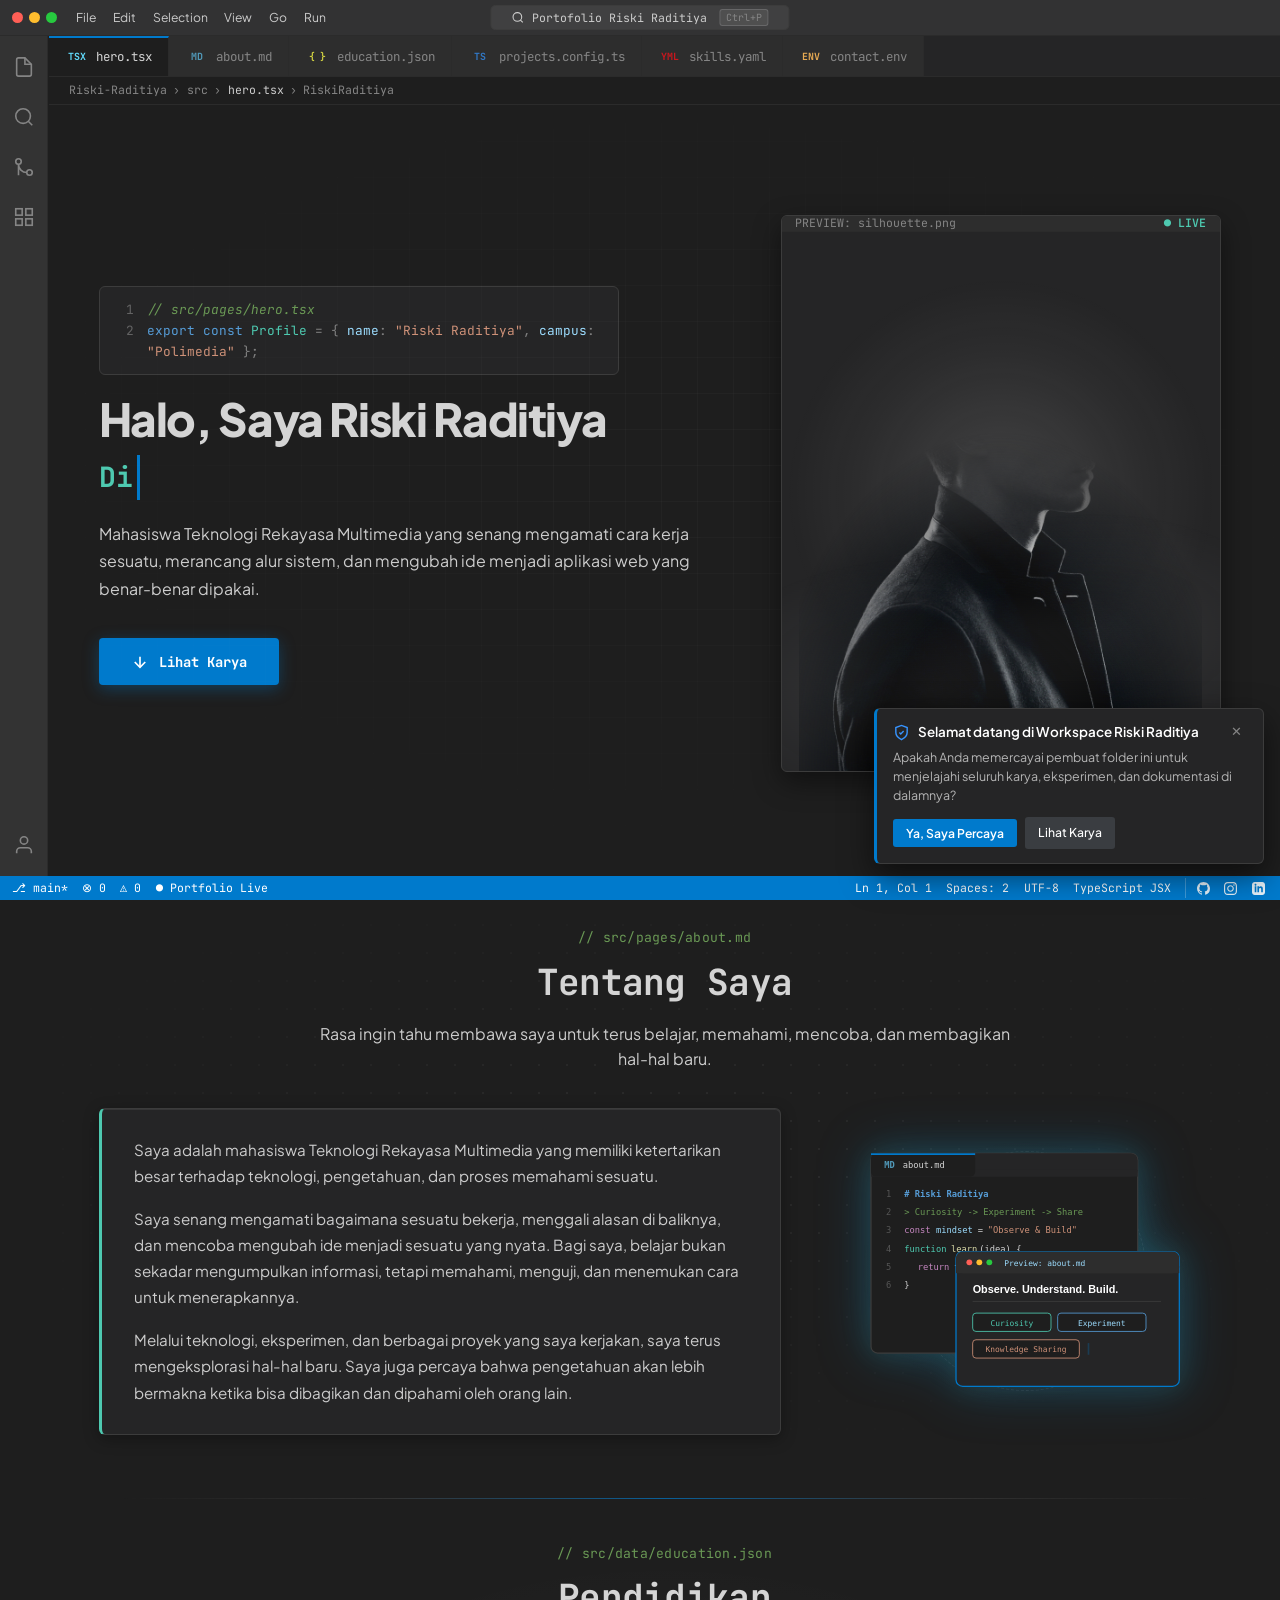
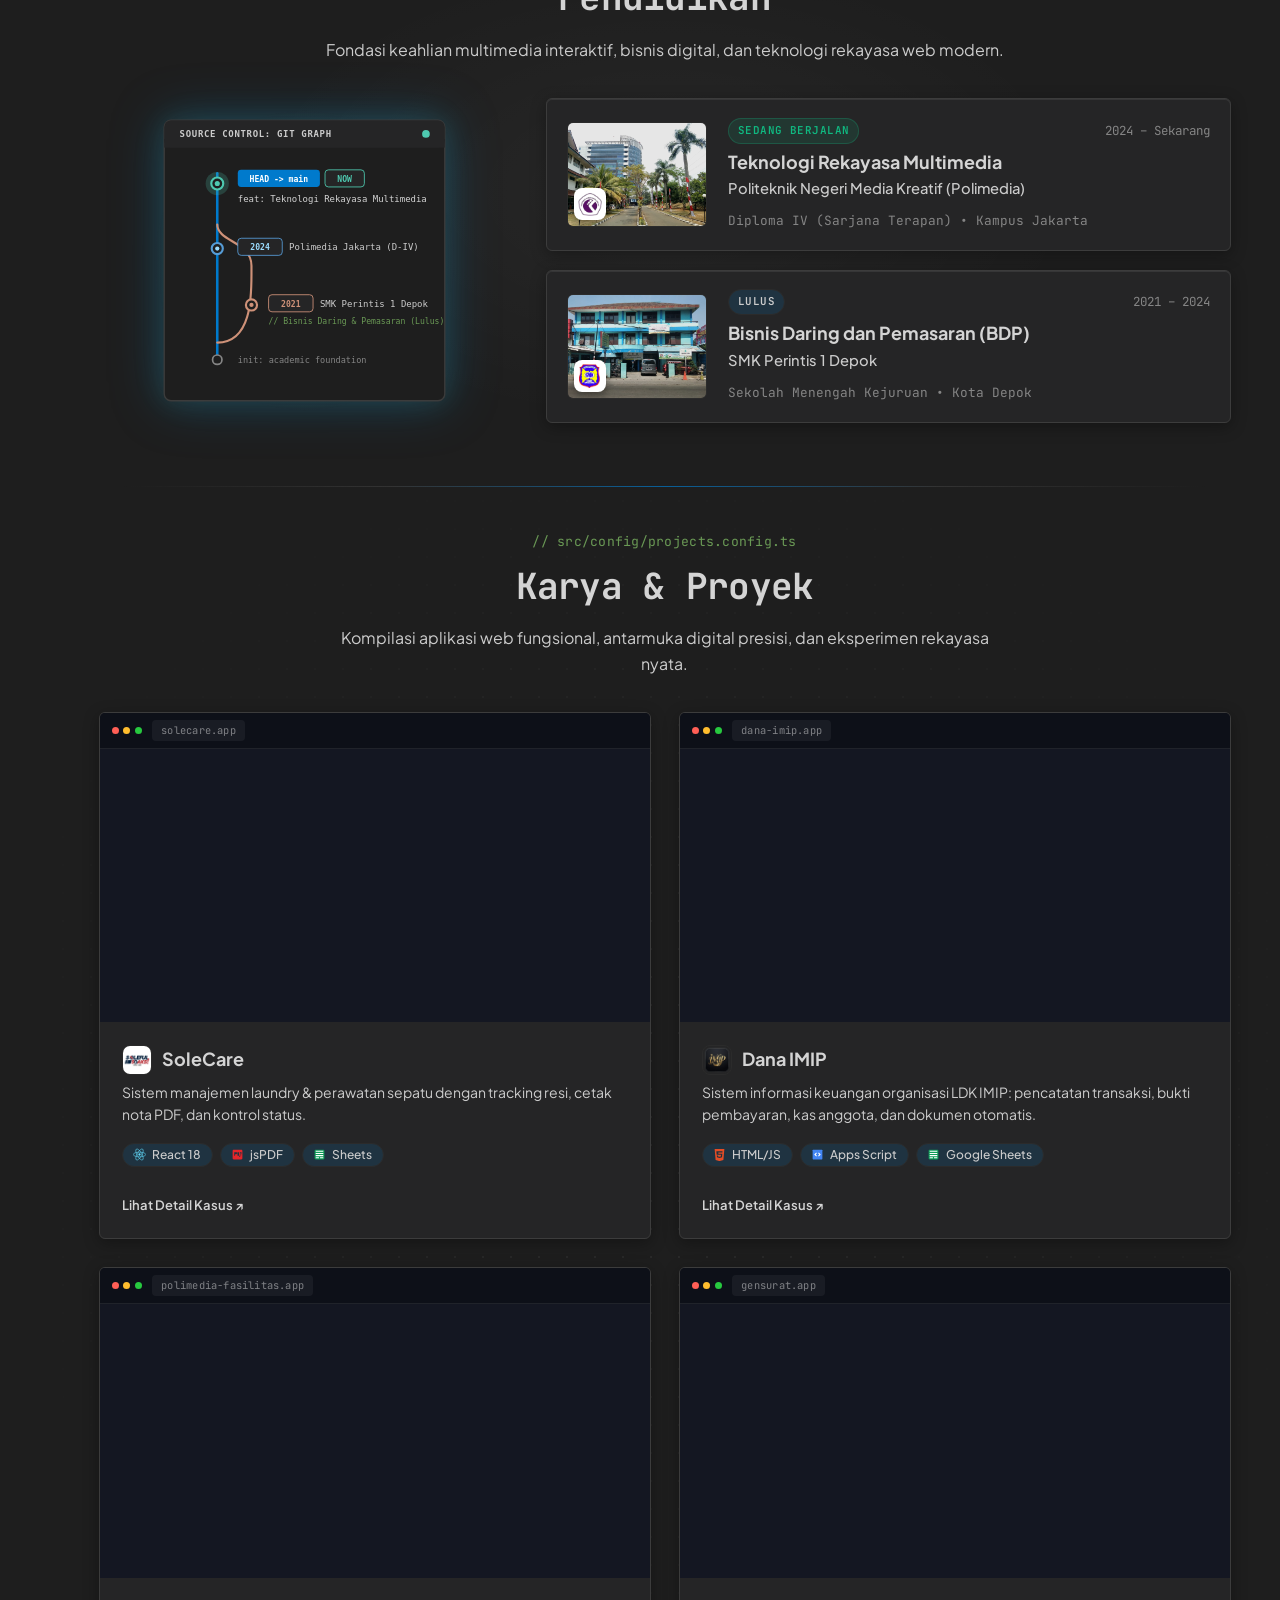
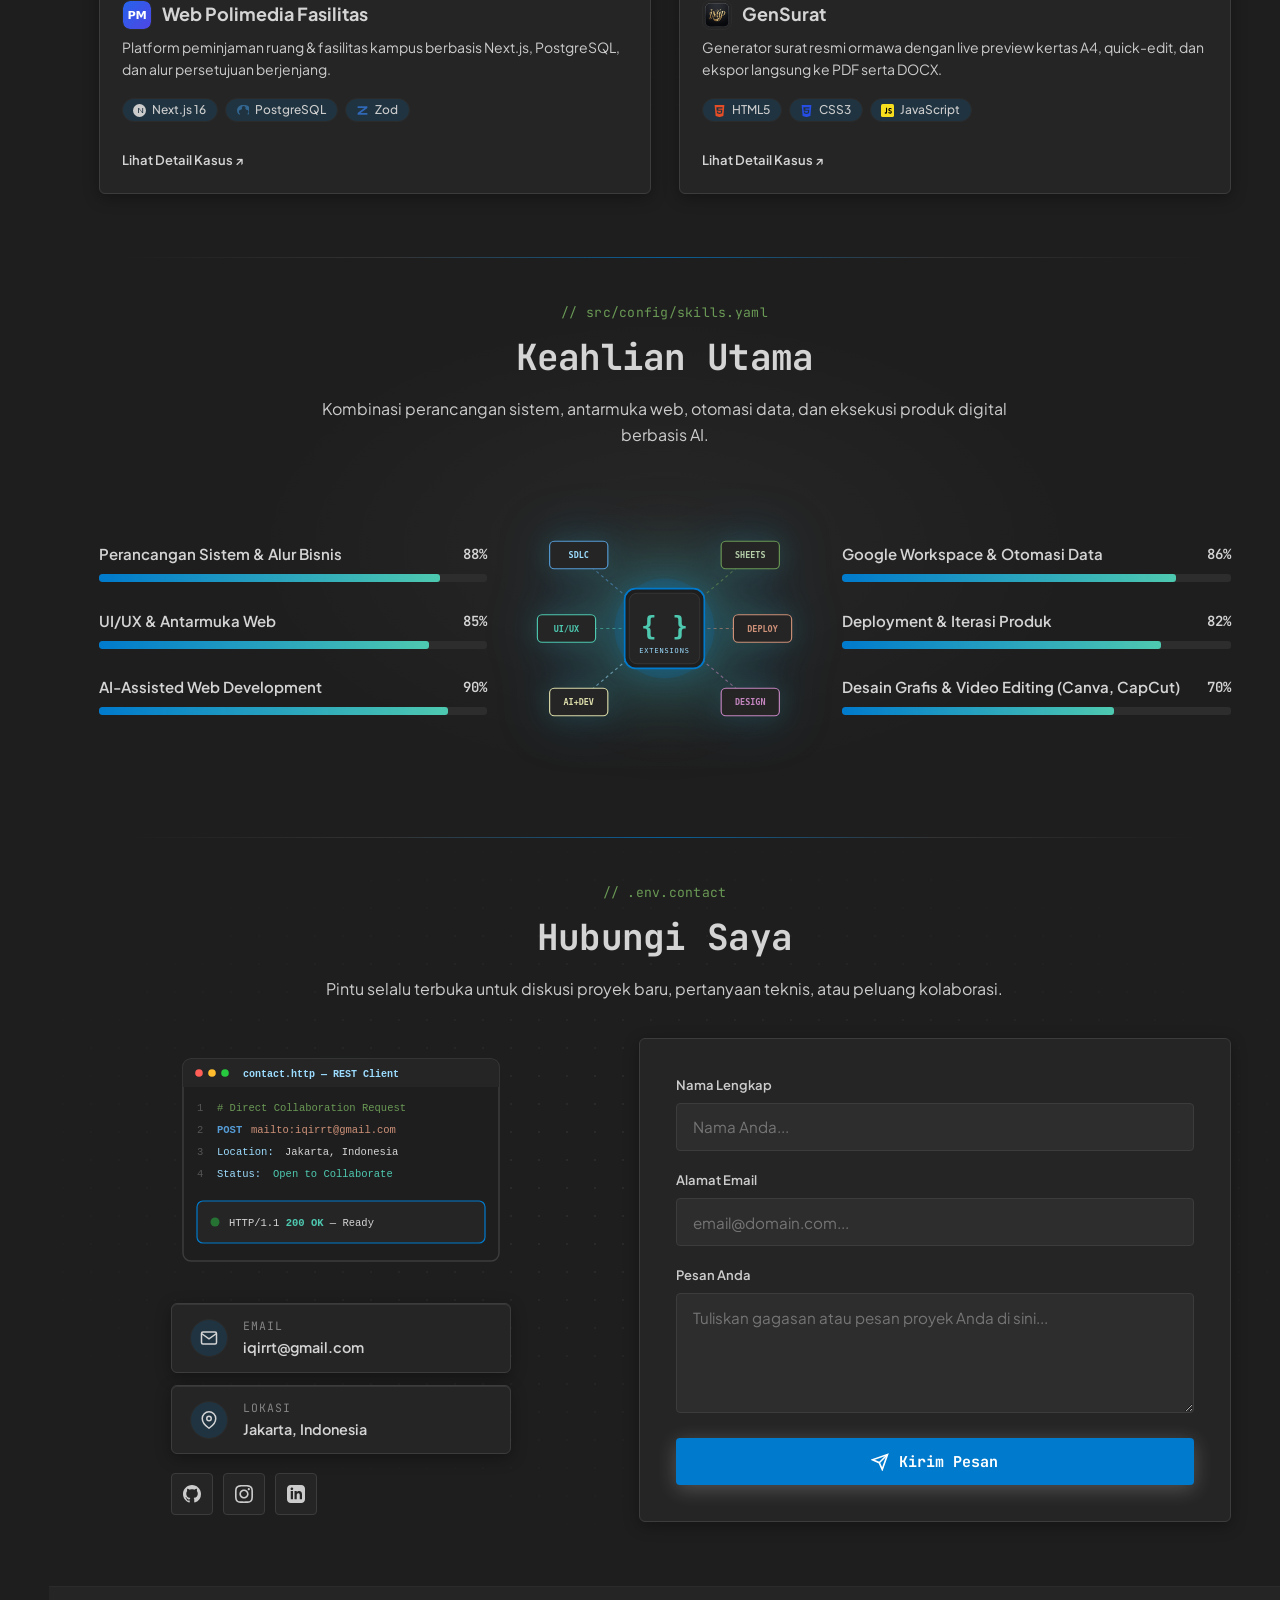
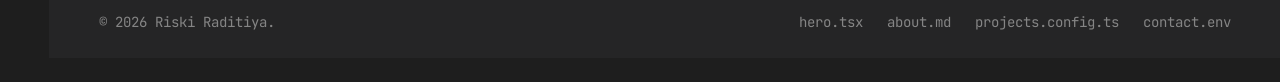
==== commit 5e0bf5b7: "feat(vscode): redirect halaman lama, tambah Command Palette (Ctrl+P), komentar kode di judul section" ====
--- a/about.html
+++ b/about.html
@@ -1,238 +1,12 @@
 <!DOCTYPE html>
-<html lang="id" data-theme="dark">
+<html lang="id">
 <head>
   <meta charset="UTF-8">
-  <meta name="viewport" content="width=device-width, initial-scale=1.0">
-  <meta name="description" content="Tentang — Nilai-nilai fondasi dan filosofi belajar.">
-  <meta name="theme-color" content="#222126">
-  <title>Tentang — Portofolio Personal</title>
-  
-  <link rel="stylesheet" href="css/style.css?v=layered2">
-  <script src="js/theme-transition.js"></script>
+  <meta http-equiv="refresh" content="0; url=index.html#about">
+  <title>Mengalihkan ke Tentang Saya — Riski Raditiya</title>
+  <script>window.location.replace('index.html#about');</script>
 </head>
-<body>
-  <a href="#main-content" class="skip-to-content">Lewati ke konten utama</a>
-
-  <!-- Navigasi -->
-  <header class="site-header">
-    <div class="container nav-container">
-      <a href="index.html" class="brand-link" aria-label="Beranda">
-        <span class="brand-symbol" aria-hidden="true">◈</span>
-      </a>
-
-      <!-- Navigasi Desktop -->
-      <nav class="desktop-nav" aria-label="Navigasi Utama">
-        <ul class="nav-links">
-          <li><a href="index.html" class="nav-link">Beranda</a></li>
-          <li><a href="about.html" class="nav-link active">Tentang</a></li>
-          <li><a href="projects.html" class="nav-link">Proyek</a></li>
-          <li><a href="contact.html" class="nav-link">Kontak</a></li>
-        </ul>
-
-        <!-- Tombol Ganti Tema -->
-        <button class="theme-toggle" type="button" onclick="if(window.InLiveIqTheme)window.InLiveIqTheme.toggle(event);" aria-label="Beralih ke mode terang" title="Beralih ke mode terang">
-          <svg class="theme-icon-light" viewBox="0 0 24 24" aria-hidden="true">
-            <circle cx="12" cy="12" r="5"></circle>
-            <line x1="12" y1="1" x2="12" y2="3"></line>
-            <line x1="12" y1="21" x2="12" y2="23"></line>
-            <line x1="4.22" y1="4.22" x2="5.64" y2="5.64"></line>
-            <line x1="18.36" y1="18.36" x2="19.78" y2="19.78"></line>
-            <line x1="1" y1="12" x2="3" y2="12"></line>
-            <line x1="21" y1="12" x2="23" y2="12"></line>
-            <line x1="4.22" y1="19.78" x2="5.64" y2="18.36"></line>
-            <line x1="18.36" y1="5.64" x2="19.78" y2="4.22"></line>
-          </svg>
-          <svg class="theme-icon-dark" viewBox="0 0 24 24" aria-hidden="true" style="display: none;">
-            <path d="M21 12.79A9 9 0 1 1 11.21 3 7 7 0 0 0 21 12.79z"></path>
-          </svg>
-        </button>
-      </nav>
-
-      <!-- Navigasi Mobile -->
-      <button class="mobile-nav-toggle" type="button" aria-label="Buka menu navigasi" aria-expanded="false">
-        <svg class="icon-menu" viewBox="0 0 24 24" aria-hidden="true">
-          <line x1="3" y1="12" x2="21" y2="12"></line>
-          <line x1="3" y1="6" x2="21" y2="6"></line>
-          <line x1="3" y1="18" x2="21" y2="18"></line>
-        </svg>
-        <svg class="icon-close" viewBox="0 0 24 24" aria-hidden="true" style="display: none;">
-          <line x1="18" y1="6" x2="6" y2="18"></line>
-          <line x1="6" y1="6" x2="18" y2="18"></line>
-        </svg>
-      </button>
-    </div>
-
-    <!-- Garis Indikator Scroll Simpel di Bawah Header -->
-    <div class="header-scroll-progress" aria-hidden="true">
-      <div class="header-scroll-progress-bar"></div>
-    </div>
-  </header>
-
-  <!-- Laci Menu Mobile -->
-  <div class="mobile-drawer" aria-label="Menu Navigasi Mobile">
-    <ul class="nav-links">
-      <li><a href="index.html" class="nav-link">Beranda</a></li>
-      <li><a href="about.html" class="nav-link active">Tentang</a></li>
-      <li><a href="projects.html" class="nav-link">Proyek</a></li>
-      <li><a href="contact.html" class="nav-link">Kontak</a></li>
-    </ul>
-    <div class="mobile-drawer-footer">
-      <span style="font-size: 0.875rem; color: var(--text-secondary);">Tema Antarmuka</span>
-      <button class="theme-toggle" type="button" onclick="if(window.InLiveIqTheme)window.InLiveIqTheme.toggle(event);" aria-label="Beralih tema">
-        <svg class="theme-icon-light" viewBox="0 0 24 24" aria-hidden="true">
-          <circle cx="12" cy="12" r="5"></circle>
-          <line x1="12" y1="1" x2="12" y2="3"></line>
-          <line x1="12" y1="21" x2="12" y2="23"></line>
-          <line x1="4.22" y1="4.22" x2="5.64" y2="5.64"></line>
-          <line x1="18.36" y1="18.36" x2="19.78" y2="19.78"></line>
-          <line x1="1" y1="12" x2="3" y2="12"></line>
-          <line x1="21" y1="12" x2="23" y2="12"></line>
-          <line x1="4.22" y1="19.78" x2="5.64" y2="18.36"></line>
-          <line x1="18.36" y1="5.64" x2="19.78" y2="4.22"></line>
-        </svg>
-        <svg class="theme-icon-dark" viewBox="0 0 24 24" aria-hidden="true" style="display: none;">
-          <path d="M21 12.79A9 9 0 1 1 11.21 3 7 7 0 0 0 21 12.79z"></path>
-        </svg>
-      </button>
-    </div>
-  </div>
-
-  <main id="main-content">
-    <!-- Header Tentang (Spacious & Tenang) -->
-    <section class="about-hero-grid container">
-      <div>
-        <span class="editorial-tag">Pengenalan</span>
-        <h1 class="editorial-header-title">Masih Belajar.<br>Masih Menjelajah.</h1>
-        <p class="editorial-header-subtitle">
-          Ruang personal yang berakar pada rasa ingin tahu yang jujur dan keyakinan bahwa proses memahami jauh lebih bernilai daripada kepura-puraan status.
-        </p>
-      </div>
-      <div>
-        <div style="background-color: var(--bg-secondary); border: 1px solid var(--border-subtle); padding: 2rem; border-radius: var(--radius-md);">
-          <p style="color: var(--text-primary); font-size: 1.15rem; font-family: var(--font-serif); font-style: italic; line-height: 1.5; margin-bottom: 0.75rem;">
-            "Digerakkan oleh rasa ingin tahu, dibentuk oleh proses belajar, dan diungkapkan melalui berbagi."
-          </p>
-          <p style="color: var(--text-secondary); font-size: 0.925rem; line-height: 1.6;">
-            Ruang ini hadir untuk mengeksplorasi gagasan dengan ketelitian, mencatat kekeliruan secara terbuka, dan bertumbuh secara bertahap.
-          </p>
-        </div>
-      </div>
-    </section>
-
-    <!-- 5 Nilai Utama (Ringkas & Bernapas) -->
-    <section class="section">
-      <div class="container">
-        <div class="section-header">
-          <span class="editorial-tag">Prinsip</span>
-          <h2 class="section-title">Nilai Fondasi</h2>
-        </div>
-
-        <div class="values-grid">
-          <div class="value-card">
-            <span style="font-family: monospace; font-size: 0.8125rem; color: var(--accent); display: block; margin-bottom: 0.5rem;">01</span>
-            <h3>Keingintahuan</h3>
-            <p>Bertanya secara jujur dan menjelajahi wilayah pemikiran yang belum terpetakan.</p>
-          </div>
-
-          <div class="value-card">
-            <span style="font-family: monospace; font-size: 0.8125rem; color: var(--accent); display: block; margin-bottom: 0.5rem;">02</span>
-            <h3>Pembelajaran</h3>
-            <p>Mengasah pemahaman secara berkelanjutan melalui usaha dan latihan langsung.</p>
-          </div>
-
-          <div class="value-card">
-            <span style="font-family: monospace; font-size: 0.8125rem; color: var(--accent); display: block; margin-bottom: 0.5rem;">03</span>
-            <h3>Pemahaman</h3>
-            <p>Melihat melampaui permukaan untuk menemukan mekanisme dan esensi sejati.</p>
-          </div>
-
-          <div class="value-card">
-            <span style="font-family: monospace; font-size: 0.8125rem; color: var(--accent); display: block; margin-bottom: 0.5rem;">04</span>
-            <h3>Berbagi</h3>
-            <p>Mengomunikasikan gagasan yang bermanfaat tanpa kepura-puraan keahlian.</p>
-          </div>
-
-          <div class="value-card">
-            <span style="font-family: monospace; font-size: 0.8125rem; color: var(--accent); display: block; margin-bottom: 0.5rem;">05</span>
-            <h3>Pertumbuhan</h3>
-            <p>Mendokumentasikan progres nyata dan memandang kekeliruan sebagai petunjuk arah.</p>
-          </div>
-        </div>
-      </div>
-    </section>
-
-    <!-- Filosofi Belajar (Pendek & Terarah) -->
-    <section class="section">
-      <div class="container container-narrow">
-        <span class="editorial-tag">Metodologi</span>
-        <h2 class="section-title">Filosofi Belajar</h2>
-
-        <div class="article-prose" style="padding-top: 1rem; padding-bottom: 0;">
-          <h3 style="font-size: 1.25rem; margin-top: 1.5rem; margin-bottom: 0.5rem; color: var(--text-primary);">1. Sederhanakan Bahasa (Standar Feynman)</h3>
-          <p>Jika belum bisa dijelaskan dengan kalimat sederhana kepada orang awam, artinya kita belum sungguh memahaminya.</p>
-
-          <h3 style="font-size: 1.25rem; margin-top: 1.5rem; margin-bottom: 0.5rem; color: var(--text-primary);">2. Bangun untuk Memahami</h3>
-          <p>Membaca pasif memicu ilusi keahlian; membangun prototipe langsung memaksa kita menghadapi setiap celah pemikiran.</p>
-
-          <h3 style="font-size: 1.25rem; margin-top: 1.5rem; margin-bottom: 0.5rem; color: var(--text-primary);">3. Menahan Diri</h3>
-          <p>Bukan tentang seberapa banyak fitur yang bisa ditumpuk, melainkan seberapa jernih esensi utama dibiarkan bernapas.</p>
-          
-          <div style="margin-top: 2.5rem; display: flex; gap: 1rem; flex-wrap: wrap;">
-            <a href="projects.html" class="btn btn-primary">Lihat Proyek</a>
-            <a href="contact.html" class="btn btn-secondary">Hubungi</a>
-          </div>
-        </div>
-      </div>
-    </section>
-  </main>
-
-  <!-- Footer -->
-  <footer class="site-footer">
-    <div class="container">
-      <div class="footer-top">
-        <div class="footer-brand">
-          <a href="index.html" class="brand-link" aria-label="Beranda">
-            <span class="brand-symbol" aria-hidden="true">◈</span>
-          </a>
-          <p class="footer-tagline">
-            "Digerakkan oleh rasa ingin tahu, dibentuk oleh proses belajar, dan diungkapkan melalui berbagi."
-          </p>
-        </div>
-
-        <div class="footer-nav">
-          <div class="footer-nav-col">
-            <span class="footer-col-title">Navigasi</span>
-            <a href="index.html" class="footer-link">Beranda</a>
-            <a href="about.html" class="footer-link">Tentang</a>
-            <a href="projects.html" class="footer-link">Proyek</a>
-            <a href="contact.html" class="footer-link">Kontak</a>
-          </div>
-
-          <div class="footer-nav-col">
-            <span class="footer-col-title">Karya</span>
-            <a href="project-detail.html?id=cognitive-note-engine" class="footer-link">RecallFlow</a>
-            <a href="project-detail.html?id=percept-cognitive-ui" class="footer-link">Percept</a>
-            <a href="project-detail.html?id=curio-mental-models" class="footer-link">Curio</a>
-          </div>
-
-          <div class="footer-nav-col">
-            <span class="footer-col-title">Terhubung</span>
-            <a href="contact.html" class="footer-link">Pesan</a>
-            <a href="https://linkedin.com" target="_blank" rel="noopener noreferrer" class="footer-link">LinkedIn</a>
-            <a href="https://instagram.com" target="_blank" rel="noopener noreferrer" class="footer-link">Instagram</a>
-          </div>
-        </div>
-      </div>
-
-      <div class="footer-bottom">
-        <p>&copy; 2026. Hak cipta dilindungi.</p>
-        <p style="font-family: var(--font-serif); font-style: italic;">A Curious Mind. A Continuous Journey.</p>
-      </div>
-    </div>
-  </footer>
-
-  <!-- Scripts -->
-  <script src="js/data.js"></script>
-  <script src="js/main.js"></script>
+<body style="background:#1e1e1e;color:#d4d4d4;font-family:monospace;padding:2rem;">
+  Mengalihkan ke <a href="index.html#about" style="color:#3794ff;">index.html#about</a>...
 </body>
 </html>
